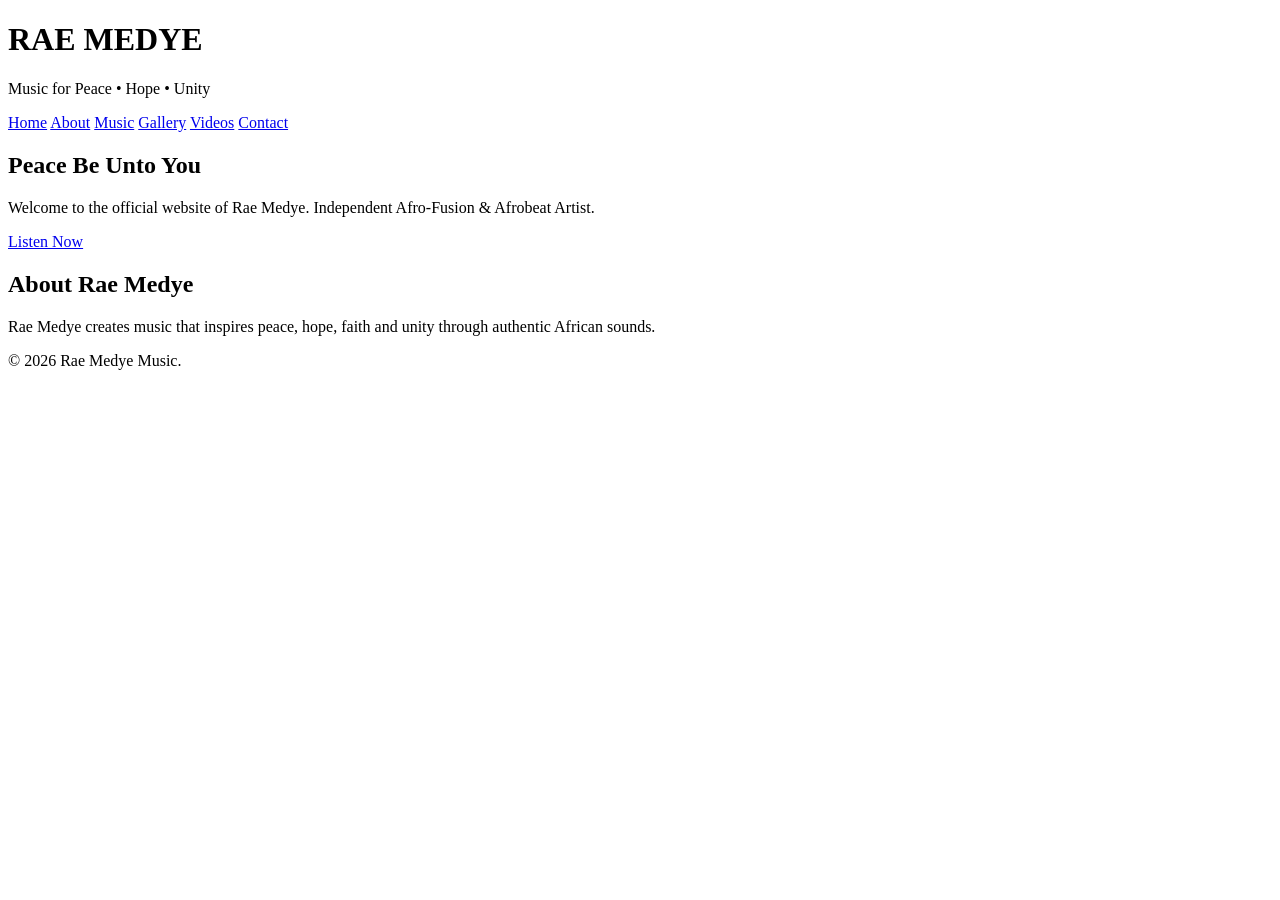
==== index.html @ d456b76a "Add homepage" ====
<!DOCTYPE html>
<html lang="en">
<head>
<meta charset="UTF-8">
<meta name="viewport" content="width=device-width, initial-scale=1.0">
<title>Rae Medye | Official Website</title>

<link rel="stylesheet" href="style.css">
</head>

<body>

<header>
<h1>RAE MEDYE</h1>
<p>Music for Peace • Hope • Unity</p>
</header>

<nav>
<a href="index.html">Home</a>
<a href="about.html">About</a>
<a href="music.html">Music</a>
<a href="gallery.html">Gallery</a>
<a href="videos.html">Videos</a>
<a href="contact.html">Contact</a>
</nav>

<section class="hero">
<h2>Peace Be Unto You</h2>

<p>
Welcome to the official website of Rae Medye.
Independent Afro-Fusion & Afrobeat Artist.
</p>

<a href="music.html" class="button">Listen Now</a>

</section>

<section>

<h2>About Rae Medye</h2>

<p>
Rae Medye creates music that inspires peace,
hope, faith and unity through authentic African sounds.
</p>

</section>

<footer>

<p>

© 2026 Rae Medye Music.

</p>

</footer>

<script src="script.js"></script>

</body>

  </html>
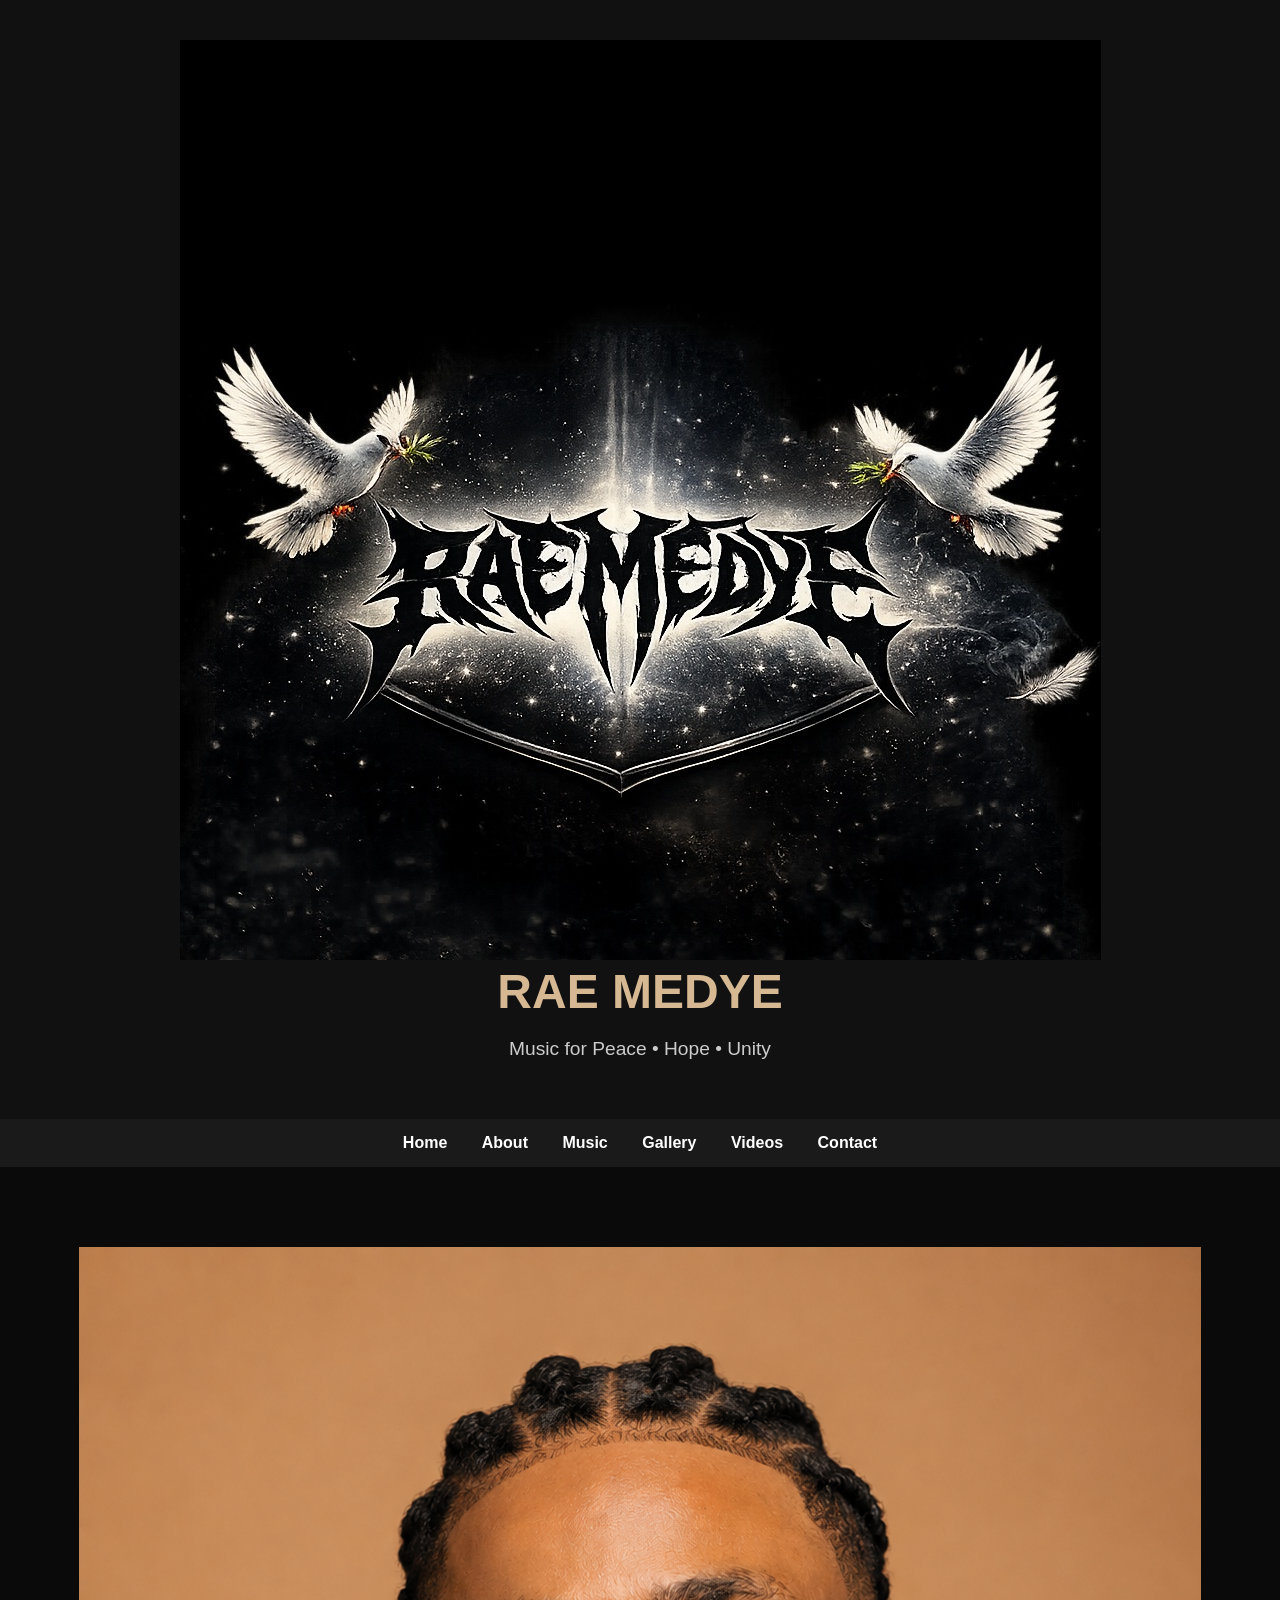
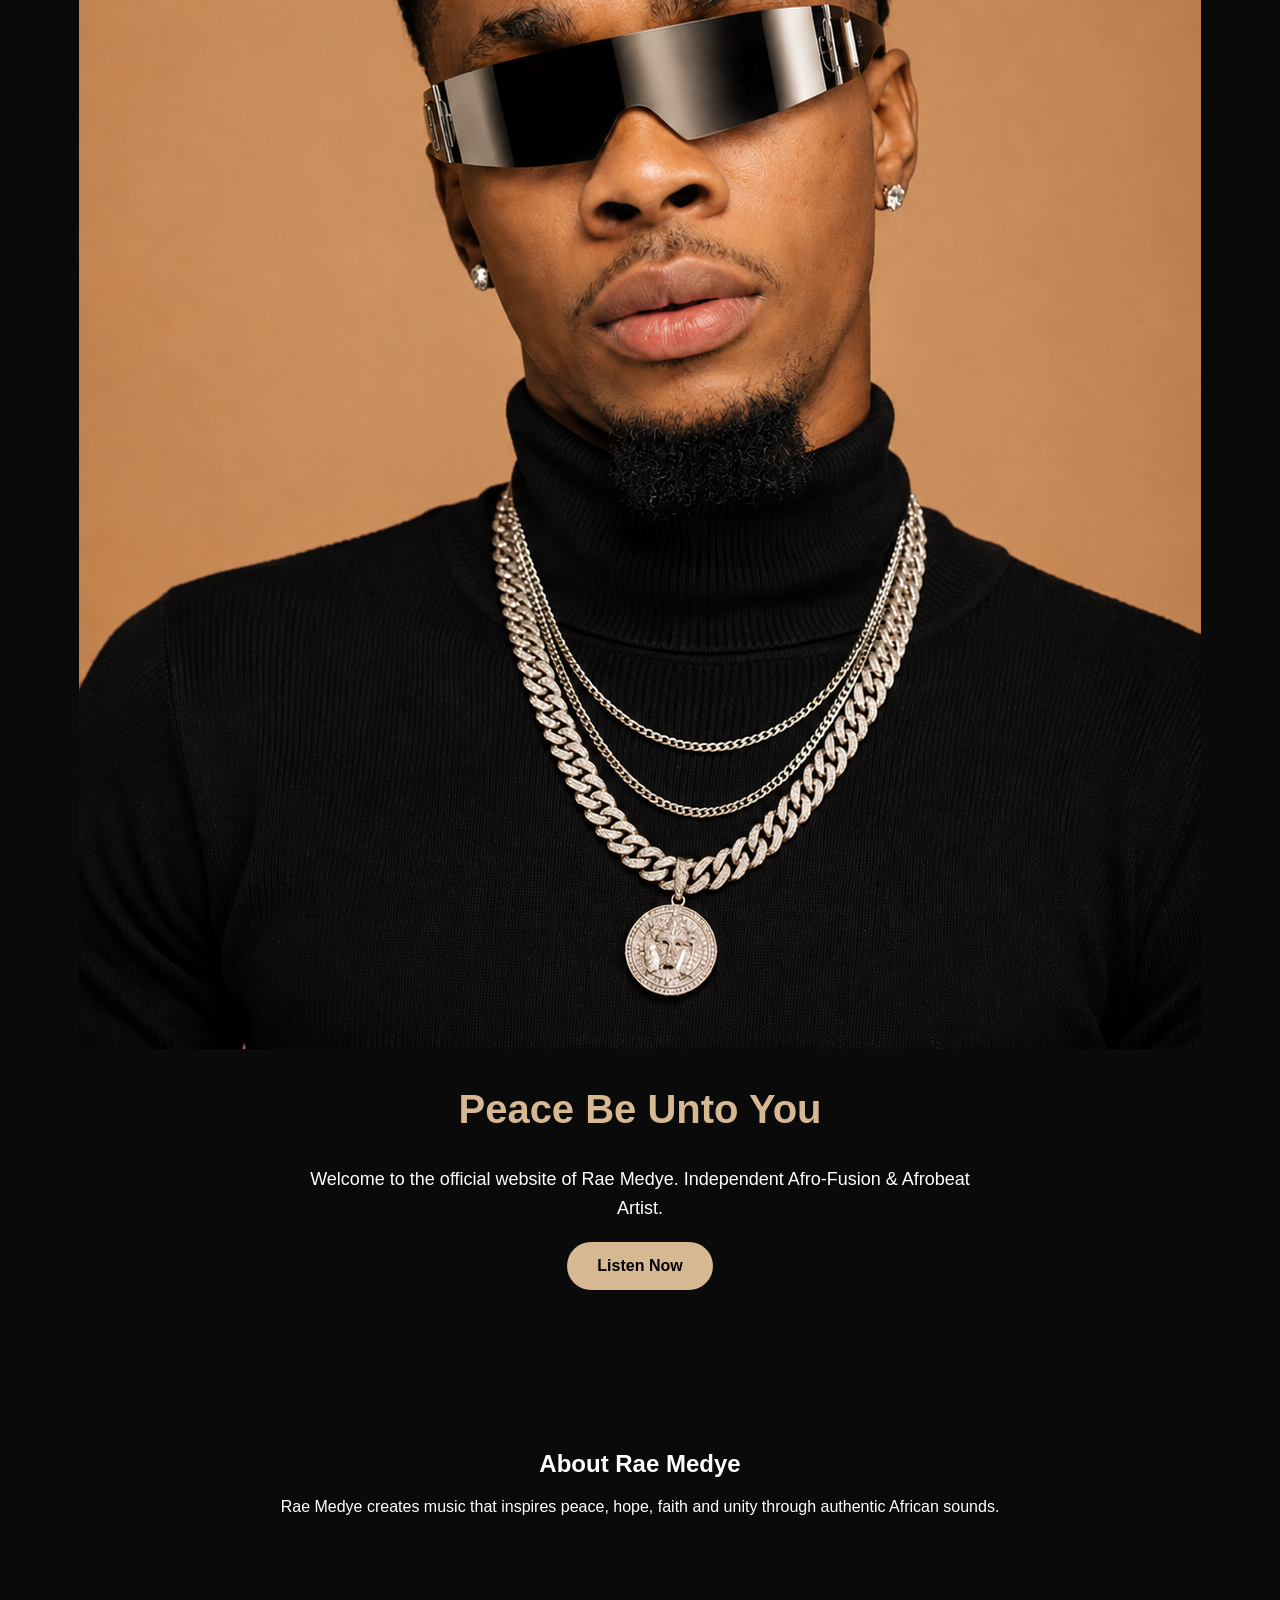
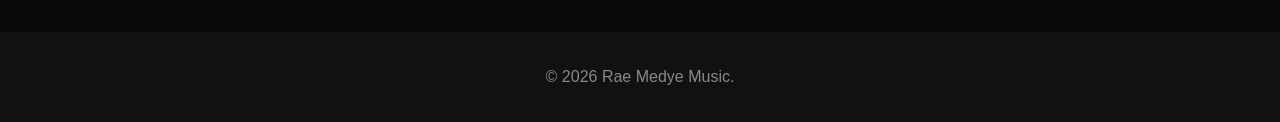
==== commit 284384a6: "Add logo and hero image" ====
--- a/index.html
+++ b/index.html
@@ -10,7 +10,8 @@
 
 <body>
 
-<header>
+<header> 
+  <img src="logo.png" alt="Rae Medye Logo" class="logo">
 <h1>RAE MEDYE</h1>
 <p>Music for Peace • Hope • Unity</p>
 </header>
@@ -24,7 +25,8 @@
 <a href="contact.html">Contact</a>
 </nav>
 
-<section class="hero">
+<section class="hero"> 
+  <img src="hero.jpg" alt="Rae Medye" class="hero-image">
 <h2>Peace Be Unto You</h2>
 
 <p>
--- a/style.css
+++ b/style.css
@@ -0,0 +1,80 @@
+body{
+margin:0;
+font-family:Arial, sans-serif;
+background:#0a0a0a;
+color:white;
+text-align:center;
+}
+
+header{
+background:#111;
+padding:40px 20px;
+}
+
+header h1{
+font-size:3rem;
+color:#d6b893;
+margin:0;
+}
+
+header p{
+font-size:1.2rem;
+color:#ccc;
+}
+
+nav{
+background:#1a1a1a;
+padding:15px;
+}
+
+nav a{
+color:white;
+text-decoration:none;
+margin:0 15px;
+font-weight:bold;
+}
+
+nav a:hover{
+color:#d6b893;
+}
+
+.hero{
+padding:80px 20px;
+}
+
+.hero h2{
+font-size:2.5rem;
+color:#d6b893;
+}
+
+.hero p{
+max-width:700px;
+margin:20px auto;
+font-size:18px;
+line-height:1.6;
+}
+
+.button{
+display:inline-block;
+padding:15px 30px;
+background:#d6b893;
+color:black;
+text-decoration:none;
+border-radius:30px;
+font-weight:bold;
+}
+
+.button:hover{
+background:white;
+}
+
+section{
+padding:60px 20px;
+}
+
+footer{
+background:#111;
+padding:20px;
+color:#888;
+margin-top:40px;
+}
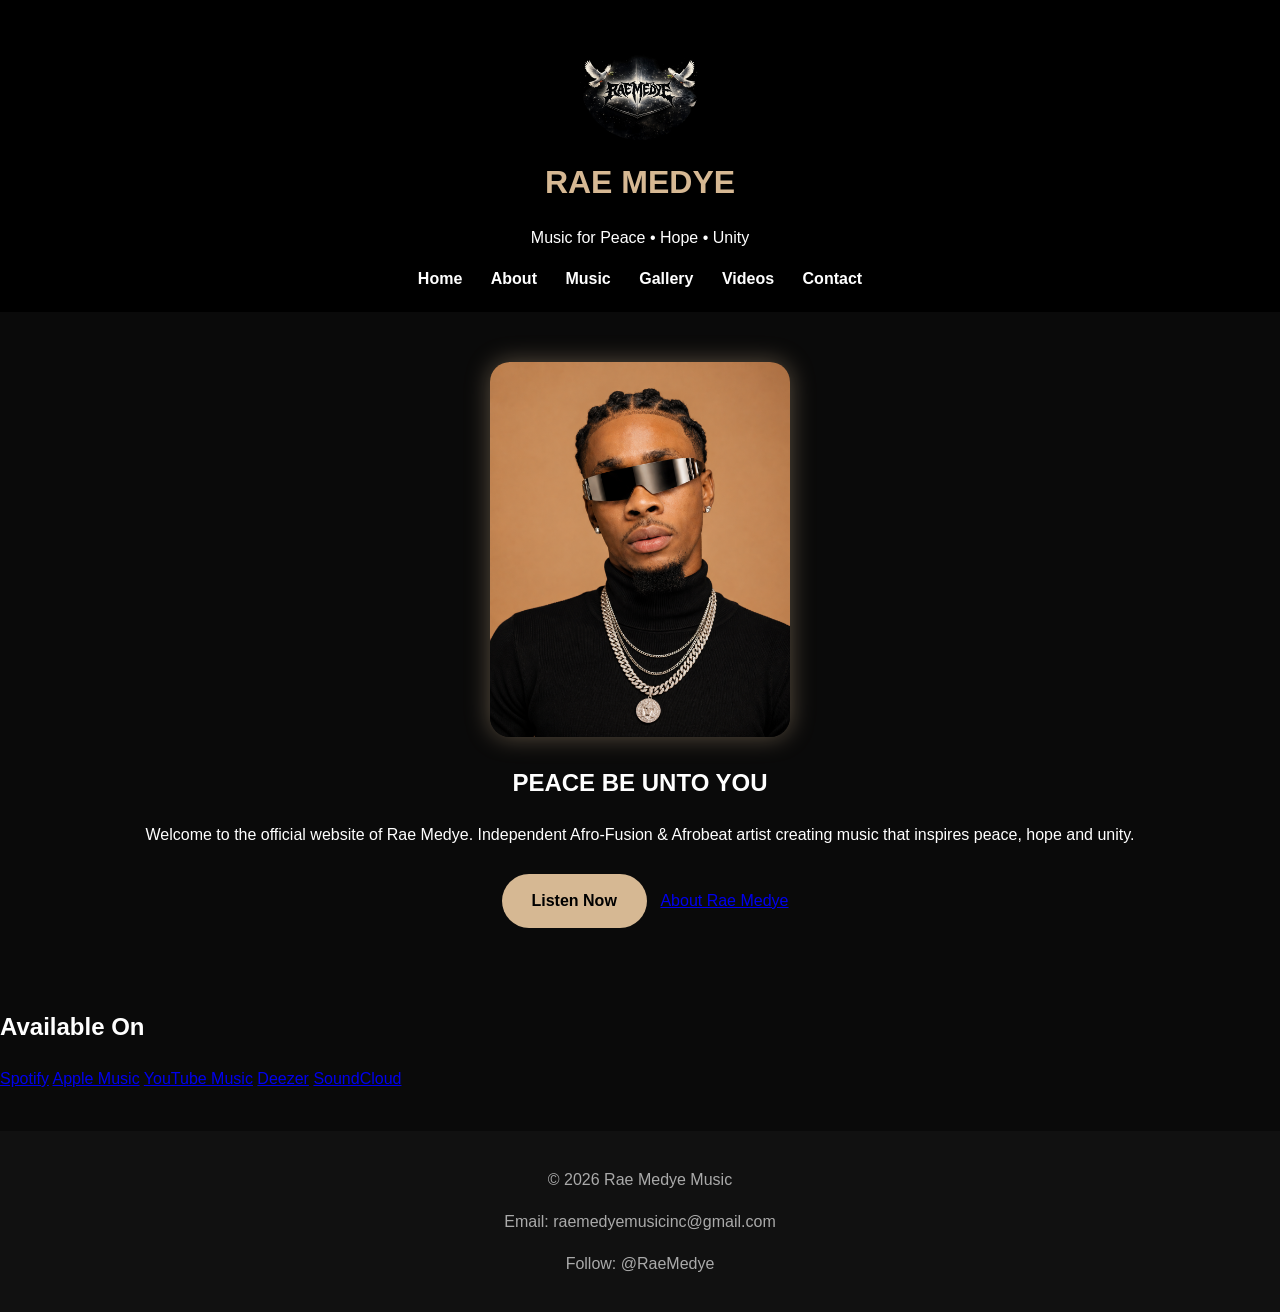
==== commit e16df223: "Premium homepage redesign" ====
--- a/index.html
+++ b/index.html
@@ -3,6 +3,7 @@
 <head>
 <meta charset="UTF-8">
 <meta name="viewport" content="width=device-width, initial-scale=1.0">
+<meta name="description" content="Official website of Rae Medye - Afro-Fusion & Afrobeat Artist">
 <title>Rae Medye | Official Website</title>
 
 <link rel="stylesheet" href="style.css">
@@ -10,42 +11,79 @@
 
 <body>
 
-<header> 
-  <img src="logo.png" alt="Rae Medye Logo" class="logo">
+<header>
+
+<img src="logo.png" alt="Rae Medye Logo" class="logo">
+
 <h1>RAE MEDYE</h1>
-<p>Music for Peace • Hope • Unity</p>
+
+<p class="tagline">
+Music for Peace • Hope • Unity
+</p>
+
+<nav>
+
+<a href="index.html">Home</a>
+
+<a href="about.html">About</a>
+
+<a href="music.html">Music</a>
+
+<a href="gallery.html">Gallery</a>
+
+<a href="videos.html">Videos</a>
+
+<a href="contact.html">Contact</a>
+
+</nav>
+
 </header>
 
-<nav>
-<a href="index.html">Home</a>
-<a href="about.html">About</a>
-<a href="music.html">Music</a>
-<a href="gallery.html">Gallery</a>
-<a href="videos.html">Videos</a>
-<a href="contact.html">Contact</a>
-</nav>
+<section class="hero">
 
-<section class="hero"> 
-  <img src="hero.jpg" alt="Rae Medye" class="hero-image">
-<h2>Peace Be Unto You</h2>
+<img src="hero.jpg" alt="Rae Medye" class="hero-image">
 
-<p>
+<h2>PEACE BE UNTO YOU</h2>
+
+<p class="intro">
+
 Welcome to the official website of Rae Medye.
-Independent Afro-Fusion & Afrobeat Artist.
+
+Independent Afro-Fusion & Afrobeat artist creating music that inspires peace, hope and unity.
+
 </p>
 
-<a href="music.html" class="button">Listen Now</a>
+<div class="buttons">
+
+<a href="music.html" class="button">
+Listen Now
+</a>
+
+<a href="about.html" class="button-outline">
+About Rae Medye
+</a>
+
+</div>
 
 </section>
 
-<section>
+<section class="streaming">
 
-<h2>About Rae Medye</h2>
+<h2>Available On</h2>
 
-<p>
-Rae Medye creates music that inspires peace,
-hope, faith and unity through authentic African sounds.
-</p>
+<div class="stream-links">
+
+<a href="https://open.spotify.com/track/1itfXrEvhfoAsMjYMpfbjH" target="_blank">Spotify</a>
+
+<a href="https://music.apple.com/ng/album/peace-be-unto-you/6783040712?i=6783040716" target="_blank">Apple Music</a>
+
+<a href="https://music.youtube.com/watch?v=60YwJlk6dLQ" target="_blank">YouTube Music</a>
+
+<a href="https://www.deezer.com/search/Rae%20Medye%20Peace%20Be%20Unto%20You" target="_blank">Deezer</a>
+
+<a href="https://soundcloud.com/rae-medye-world/rae_medye_peace_be_unto_you_m" target="_blank">SoundCloud</a>
+
+</div>
 
 </section>
 
@@ -53,14 +91,25 @@
 
 <p>
 
-© 2026 Rae Medye Music.
+© 2026 Rae Medye Music
+
+</p>
+
+<p>
+
+Email:
+
+raemedyemusicinc@gmail.com
+
+</p>
+
+<p>
+
+Follow: @RaeMedye
 
 </p>
 
 </footer>
 
-<script src="script.js"></script>
-
 </body>
-
-  </html>
+</html>
--- a/style.css
+++ b/style.css
@@ -1,36 +1,37 @@
 body{
 margin:0;
-font-family:Arial, sans-serif;
+font-family:Arial,sans-serif;
 background:#0a0a0a;
-color:white;
-text-align:center;
+color:#fff;
+line-height:1.6;
 }
 
 header{
-background:#111;
-padding:40px 20px;
+background:#000;
+padding:20px;
+text-align:center;
+position:sticky;
+top:0;
 }
 
-header h1{
-font-size:3rem;
-color:#d6b893;
-margin:0;
+.logo{
+width:120px;
+border-radius:50%;
 }
 
-header p{
-font-size:1.2rem;
-color:#ccc;
+h1{
+color:#d6b893;
+margin:10px 0;
 }
 
 nav{
-background:#1a1a1a;
-padding:15px;
+margin-top:15px;
 }
 
 nav a{
 color:white;
 text-decoration:none;
-margin:0 15px;
+margin:0 12px;
 font-weight:bold;
 }
 
@@ -39,26 +40,23 @@
 }
 
 .hero{
-padding:80px 20px;
+text-align:center;
+padding:50px 20px;
 }
 
-.hero h2{
-font-size:2.5rem;
-color:#d6b893;
-}
-
-.hero p{
-max-width:700px;
-margin:20px auto;
-font-size:18px;
-line-height:1.6;
+.hero-image{
+width:300px;
+max-width:90%;
+border-radius:20px;
+box-shadow:0 0 25px rgba(214,184,147,.4);
 }
 
 .button{
 display:inline-block;
-padding:15px 30px;
+padding:14px 30px;
+margin:10px;
 background:#d6b893;
-color:black;
+color:#000;
 text-decoration:none;
 border-radius:30px;
 font-weight:bold;
@@ -68,13 +66,10 @@
 background:white;
 }
 
-section{
-padding:60px 20px;
-}
-
 footer{
 background:#111;
 padding:20px;
-color:#888;
+text-align:center;
 margin-top:40px;
+color:#aaa;
 }
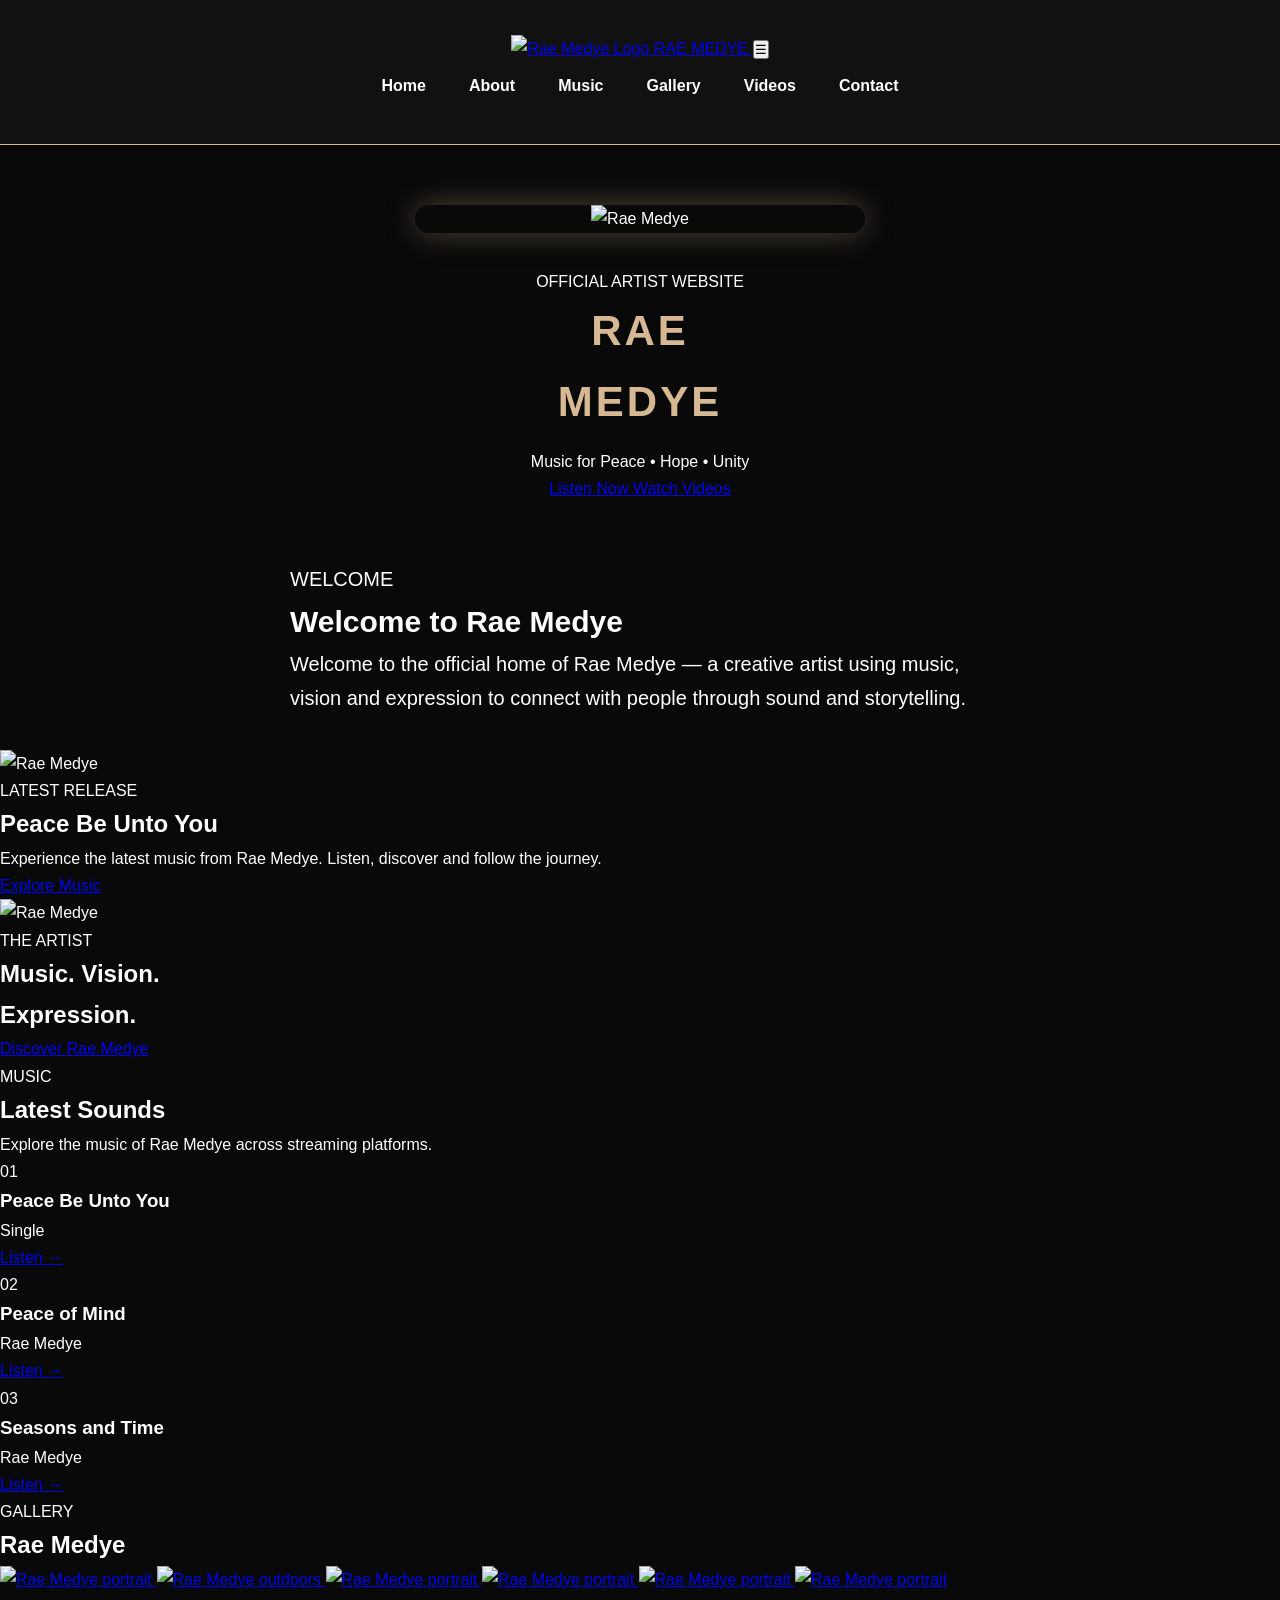
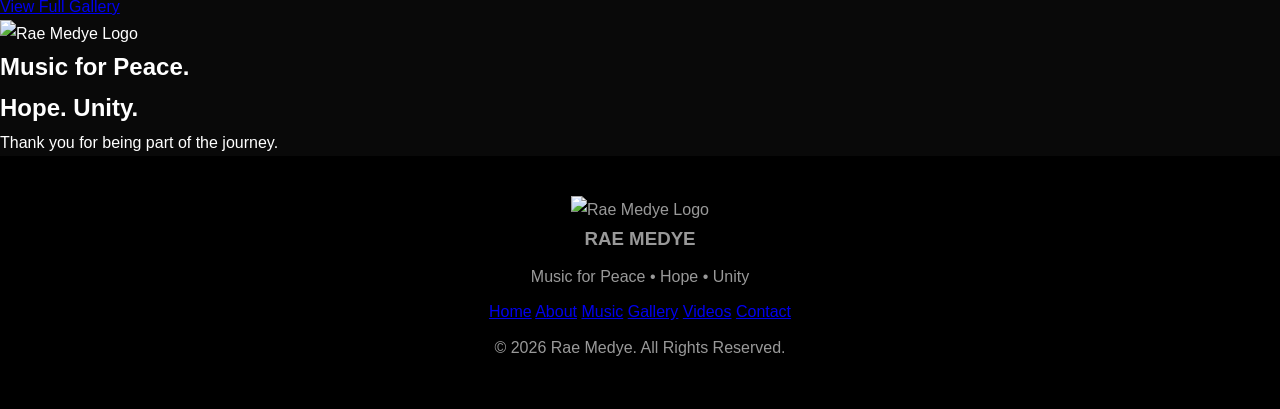
==== commit f4c17d86: "Update index.html" ====
--- a/index.html
+++ b/index.html
@@ -1,115 +1,327 @@
 <!DOCTYPE html>
 <html lang="en">
 <head>
-<meta charset="UTF-8">
-<meta name="viewport" content="width=device-width, initial-scale=1.0">
-<meta name="description" content="Official website of Rae Medye - Afro-Fusion & Afrobeat Artist">
-<title>Rae Medye | Official Website</title>
-
-<link rel="stylesheet" href="style.css">
+    <meta charset="UTF-8">
+    <meta name="viewport" content="width=device-width, initial-scale=1.0">
+
+    <title>Rae Medye | Official Website</title>
+
+    <meta name="description" content="Official website of Rae Medye — Music for Peace, Hope & Unity. Listen to music, watch videos and explore the latest releases.">
+
+    <link rel="stylesheet" href="style.css">
 </head>
 
 <body>
 
-<header>
-
-<img src="logo.png" alt="Rae Medye Logo" class="logo">
-
-<h1>RAE MEDYE</h1>
-
-<p class="tagline">
-Music for Peace • Hope • Unity
-</p>
-
-<nav>
-
-<a href="index.html">Home</a>
-
-<a href="about.html">About</a>
-
-<a href="music.html">Music</a>
-
-<a href="gallery.html">Gallery</a>
-
-<a href="videos.html">Videos</a>
-
-<a href="contact.html">Contact</a>
-
-</nav>
-
-</header>
-
-<section class="hero">
-
-<img src="hero.jpg" alt="Rae Medye" class="hero-image">
-
-<h2>PEACE BE UNTO YOU</h2>
-
-<p class="intro">
-
-Welcome to the official website of Rae Medye.
-
-Independent Afro-Fusion & Afrobeat artist creating music that inspires peace, hope and unity.
-
-</p>
-
-<div class="buttons">
-
-<a href="music.html" class="button">
-Listen Now
-</a>
-
-<a href="about.html" class="button-outline">
-About Rae Medye
-</a>
-
-</div>
-
-</section>
-
-<section class="streaming">
-
-<h2>Available On</h2>
-
-<div class="stream-links">
-
-<a href="https://open.spotify.com/track/1itfXrEvhfoAsMjYMpfbjH" target="_blank">Spotify</a>
-
-<a href="https://music.apple.com/ng/album/peace-be-unto-you/6783040712?i=6783040716" target="_blank">Apple Music</a>
-
-<a href="https://music.youtube.com/watch?v=60YwJlk6dLQ" target="_blank">YouTube Music</a>
-
-<a href="https://www.deezer.com/search/Rae%20Medye%20Peace%20Be%20Unto%20You" target="_blank">Deezer</a>
-
-<a href="https://soundcloud.com/rae-medye-world/rae_medye_peace_be_unto_you_m" target="_blank">SoundCloud</a>
-
-</div>
-
-</section>
-
-<footer>
-
-<p>
-
-© 2026 Rae Medye Music
-
-</p>
-
-<p>
-
-Email:
-
-raemedyemusicinc@gmail.com
-
-</p>
-
-<p>
-
-Follow: @RaeMedye
-
-</p>
-
-</footer>
+    <!-- ================= HEADER ================= -->
+    <header class="site-header">
+
+        <div class="nav-container">
+
+            <a href="index.html" class="brand">
+                <img src="images/1000204758.png" alt="Rae Medye Logo">
+                <span>RAE MEDYE</span>
+            </a>
+
+            <button class="menu-toggle" aria-label="Open navigation">
+                ☰
+            </button>
+
+            <nav class="navigation">
+                <a href="index.html" class="active">Home</a>
+                <a href="about.html">About</a>
+                <a href="music.html">Music</a>
+                <a href="gallery.html">Gallery</a>
+                <a href="videos.html">Videos</a>
+                <a href="contact.html">Contact</a>
+            </nav>
+
+        </div>
+
+    </header>
+
+
+    <!-- ================= HERO ================= -->
+    <main>
+
+        <section class="hero">
+
+            <div class="hero-image">
+                <img src="images/1000204759.png" alt="Rae Medye">
+            </div>
+
+            <div class="hero-overlay"></div>
+
+            <div class="hero-content">
+
+                <p class="hero-label">OFFICIAL ARTIST WEBSITE</p>
+
+                <h1>RAE<br><span>MEDYE</span></h1>
+
+                <p class="hero-tagline">
+                    Music for Peace • Hope • Unity
+                </p>
+
+                <div class="hero-buttons">
+                    <a href="music.html" class="btn btn-primary">
+                        Listen Now
+                    </a>
+
+                    <a href="videos.html" class="btn btn-outline">
+                        Watch Videos
+                    </a>
+                </div>
+
+            </div>
+
+        </section>
+
+
+        <!-- ================= INTRO ================= -->
+        <section class="intro section">
+
+            <div class="section-heading">
+                <p class="small-title">WELCOME</p>
+                <h2>Welcome to <span>Rae Medye</span></h2>
+            </div>
+
+            <p class="intro-text">
+                Welcome to the official home of Rae Medye — a creative artist
+                using music, vision and expression to connect with people
+                through sound and storytelling.
+            </p>
+
+        </section>
+
+
+        <!-- ================= LATEST RELEASE ================= -->
+        <section class="release section">
+
+            <div class="release-image">
+                <img src="images/1000204756.jpg" alt="Rae Medye">
+            </div>
+
+            <div class="release-content">
+
+                <p class="small-title">LATEST RELEASE</p>
+
+                <h2>Peace Be Unto You</h2>
+
+                <p>
+                    Experience the latest music from Rae Medye.
+                    Listen, discover and follow the journey.
+                </p>
+
+                <a href="music.html" class="btn btn-primary">
+                    Explore Music
+                </a>
+
+            </div>
+
+        </section>
+
+
+        <!-- ================= FEATURED IMAGE ================= -->
+        <section class="feature">
+
+            <img src="images/1000204207.jpg" alt="Rae Medye">
+
+            <div class="feature-overlay"></div>
+
+            <div class="feature-content">
+
+                <p class="small-title">THE ARTIST</p>
+
+                <h2>Music. Vision.<br>Expression.</h2>
+
+                <a href="about.html" class="btn btn-outline">
+                    Discover Rae Medye
+                </a>
+
+            </div>
+
+        </section>
+
+
+        <!-- ================= MUSIC ================= -->
+        <section class="music-preview section">
+
+            <div class="section-heading center">
+
+                <p class="small-title">MUSIC</p>
+
+                <h2>Latest <span>Sounds</span></h2>
+
+                <p>
+                    Explore the music of Rae Medye across streaming platforms.
+                </p>
+
+            </div>
+
+            <div class="music-grid">
+
+                <article class="music-card">
+
+                    <div class="music-number">01</div>
+
+                    <h3>Peace Be Unto You</h3>
+
+                    <p>Single</p>
+
+                    <a href="music.html">Listen →</a>
+
+                </article>
+
+
+                <article class="music-card">
+
+                    <div class="music-number">02</div>
+
+                    <h3>Peace of Mind</h3>
+
+                    <p>Rae Medye</p>
+
+                    <a href="music.html">Listen →</a>
+
+                </article>
+
+
+                <article class="music-card">
+
+                    <div class="music-number">03</div>
+
+                    <h3>Seasons and Time</h3>
+
+                    <p>Rae Medye</p>
+
+                    <a href="music.html">Listen →</a>
+
+                </article>
+
+            </div>
+
+        </section>
+
+
+        <!-- ================= GALLERY PREVIEW ================= -->
+        <section class="gallery-preview section">
+
+            <div class="section-heading center">
+
+                <p class="small-title">GALLERY</p>
+
+                <h2>Rae <span>Medye</span></h2>
+
+            </div>
+
+
+            <div class="gallery-grid">
+
+                <a href="gallery.html" class="gallery-item large">
+                    <img src="images/1000204763.png" alt="Rae Medye portrait">
+                </a>
+
+                <a href="gallery.html" class="gallery-item">
+                    <img src="images/1000204762.png" alt="Rae Medye outdoors">
+                </a>
+
+                <a href="gallery.html" class="gallery-item">
+                    <img src="images/1000204761.png" alt="Rae Medye portrait">
+                </a>
+
+                <a href="gallery.html" class="gallery-item">
+                    <img src="images/1000204760.png" alt="Rae Medye portrait">
+                </a>
+
+                <a href="gallery.html" class="gallery-item">
+                    <img src="images/1000204757.png" alt="Rae Medye portrait">
+                </a>
+
+                <a href="gallery.html" class="gallery-item">
+                    <img src="images/1000204416.png" alt="Rae Medye portrait">
+                </a>
+
+            </div>
+
+            <div class="center-button">
+                <a href="gallery.html" class="btn btn-outline">
+                    View Full Gallery
+                </a>
+            </div>
+
+        </section>
+
+
+        <!-- ================= BRAND MESSAGE ================= -->
+        <section class="message">
+
+            <img src="images/1000204758.png" alt="Rae Medye Logo">
+
+            <h2>Music for Peace.<br>Hope. Unity.</h2>
+
+            <p>
+                Thank you for being part of the journey.
+            </p>
+
+        </section>
+
+    </main>
+
+
+    <!-- ================= FOOTER ================= -->
+    <footer class="site-footer">
+
+        <div class="footer-logo">
+
+            <img src="images/1000204758.png" alt="Rae Medye Logo">
+
+            <h3>RAE MEDYE</h3>
+
+            <p>Music for Peace • Hope • Unity</p>
+
+        </div>
+
+
+        <div class="footer-links">
+
+            <a href="index.html">Home</a>
+            <a href="about.html">About</a>
+            <a href="music.html">Music</a>
+            <a href="gallery.html">Gallery</a>
+            <a href="videos.html">Videos</a>
+            <a href="contact.html">Contact</a>
+
+        </div>
+
+
+        <div class="copyright">
+
+            <p>
+                © 2026 Rae Medye. All Rights Reserved.
+            </p>
+
+        </div>
+
+    </footer>
+
+
+    <!-- ================= MOBILE MENU ================= -->
+    <script>
+
+        const menuToggle = document.querySelector(".menu-toggle");
+        const navigation = document.querySelector(".navigation");
+
+        menuToggle.addEventListener("click", () => {
+            navigation.classList.toggle("open");
+        });
+
+        document.querySelectorAll(".navigation a").forEach(link => {
+            link.addEventListener("click", () => {
+                navigation.classList.remove("open");
+            });
+        });
+
+    </script>
 
 </body>
-</html>
+                  </html>
--- a/style.css
+++ b/style.css
@@ -1,75 +1,302 @@
+*{
+margin:0;
+padding:0;
+box-sizing:border-box;
+}
+
 body{
-margin:0;
-font-family:Arial,sans-serif;
-background:#0a0a0a;
-color:#fff;
-line-height:1.6;
+background:#090909;
+font-family:Arial,Helvetica,sans-serif;
+color:#ffffff;
+line-height:1.7;
 }
 
 header{
+
+background:#111;
+
+text-align:center;
+
+padding:35px 20px;
+
+border-bottom:1px solid #d6b893;
+
+}
+
+.logo{
+
+width:140px;
+
+max-width:90%;
+
+display:block;
+
+margin:auto;
+
+margin-bottom:20px;
+
+}
+
+h1{
+
+color:#d6b893;
+
+font-size:42px;
+
+letter-spacing:3px;
+
+margin-bottom:10px;
+
+}
+
+.tagline{
+
+color:#cccccc;
+
+margin-bottom:30px;
+
+font-size:18px;
+
+}
+
+nav{
+
+display:flex;
+
+justify-content:center;
+
+flex-wrap:wrap;
+
+gap:15px;
+
+}
+
+nav a{
+
+color:white;
+
+text-decoration:none;
+
+font-weight:bold;
+
+padding:10px 14px;
+
+transition:.3s;
+
+}
+
+nav a:hover{
+
+color:#d6b893;
+
+}
+
+.hero{
+
+padding:60px 20px;
+
+text-align:center;
+
+max-width:900px;
+
+margin:auto;
+
+}
+
+.hero-image{
+
+width:100%;
+
+max-width:450px;
+
+border-radius:20px;
+
+display:block;
+
+margin:auto;
+
+box-shadow:0 0 30px rgba(214,184,147,.35);
+
+margin-bottom:35px;
+
+}
+
+.hero h2{
+
+font-size:42px;
+
+color:#d6b893;
+
+margin-bottom:20px;
+
+}
+
+.intro{
+
+font-size:20px;
+
+max-width:700px;
+
+margin:auto;
+
+margin-bottom:35px;
+
+}
+
+.buttons{
+
+display:flex;
+
+justify-content:center;
+
+gap:15px;
+
+flex-wrap:wrap;
+
+}
+
+.button{
+
+background:#d6b893;
+
+color:#000;
+
+padding:15px 35px;
+
+border-radius:50px;
+
+text-decoration:none;
+
+font-weight:bold;
+
+}
+
+.button:hover{
+
+background:white;
+
+}
+
+.button-outline{
+
+border:2px solid #d6b893;
+
+color:#d6b893;
+
+padding:15px 35px;
+
+border-radius:50px;
+
+text-decoration:none;
+
+font-weight:bold;
+
+}
+
+.button-outline:hover{
+
+background:#d6b893;
+
+color:black;
+
+}
+
+.streaming{
+
+padding:60px 20px;
+
+text-align:center;
+
+background:#111;
+
+}
+
+.streaming h2{
+
+color:#d6b893;
+
+margin-bottom:30px;
+
+}
+
+.stream-links{
+
+display:flex;
+
+justify-content:center;
+
+flex-wrap:wrap;
+
+gap:15px;
+
+}
+
+.stream-links a{
+
+text-decoration:none;
+
+background:#222;
+
+padding:14px 24px;
+
+border-radius:30px;
+
+color:white;
+
+transition:.3s;
+
+}
+
+.stream-links a:hover{
+
+background:#d6b893;
+
+color:black;
+
+}
+
+footer{
+
+text-align:center;
+
+padding:40px 20px;
+
 background:#000;
-padding:20px;
-text-align:center;
-position:sticky;
-top:0;
+
+color:#999;
+
+}
+
+footer p{
+
+margin:8px 0;
+
+}
+
+@media(max-width:768px){
+
+h1{
+
+font-size:34px;
+
+}
+
+.hero h2{
+
+font-size:32px;
+
+}
+
+.intro{
+
+font-size:18px;
+
 }
 
 .logo{
-width:120px;
-border-radius:50%;
-}
-
-h1{
-color:#d6b893;
-margin:10px 0;
-}
-
-nav{
-margin-top:15px;
-}
-
-nav a{
-color:white;
-text-decoration:none;
-margin:0 12px;
-font-weight:bold;
-}
-
-nav a:hover{
-color:#d6b893;
-}
-
-.hero{
-text-align:center;
-padding:50px 20px;
-}
-
-.hero-image{
-width:300px;
-max-width:90%;
-border-radius:20px;
-box-shadow:0 0 25px rgba(214,184,147,.4);
-}
-
-.button{
-display:inline-block;
-padding:14px 30px;
-margin:10px;
-background:#d6b893;
-color:#000;
-text-decoration:none;
-border-radius:30px;
-font-weight:bold;
-}
-
-.button:hover{
-background:white;
-}
-
-footer{
-background:#111;
-padding:20px;
-text-align:center;
-margin-top:40px;
-color:#aaa;
-}
+
+width:110px;
+
+}
+
+}
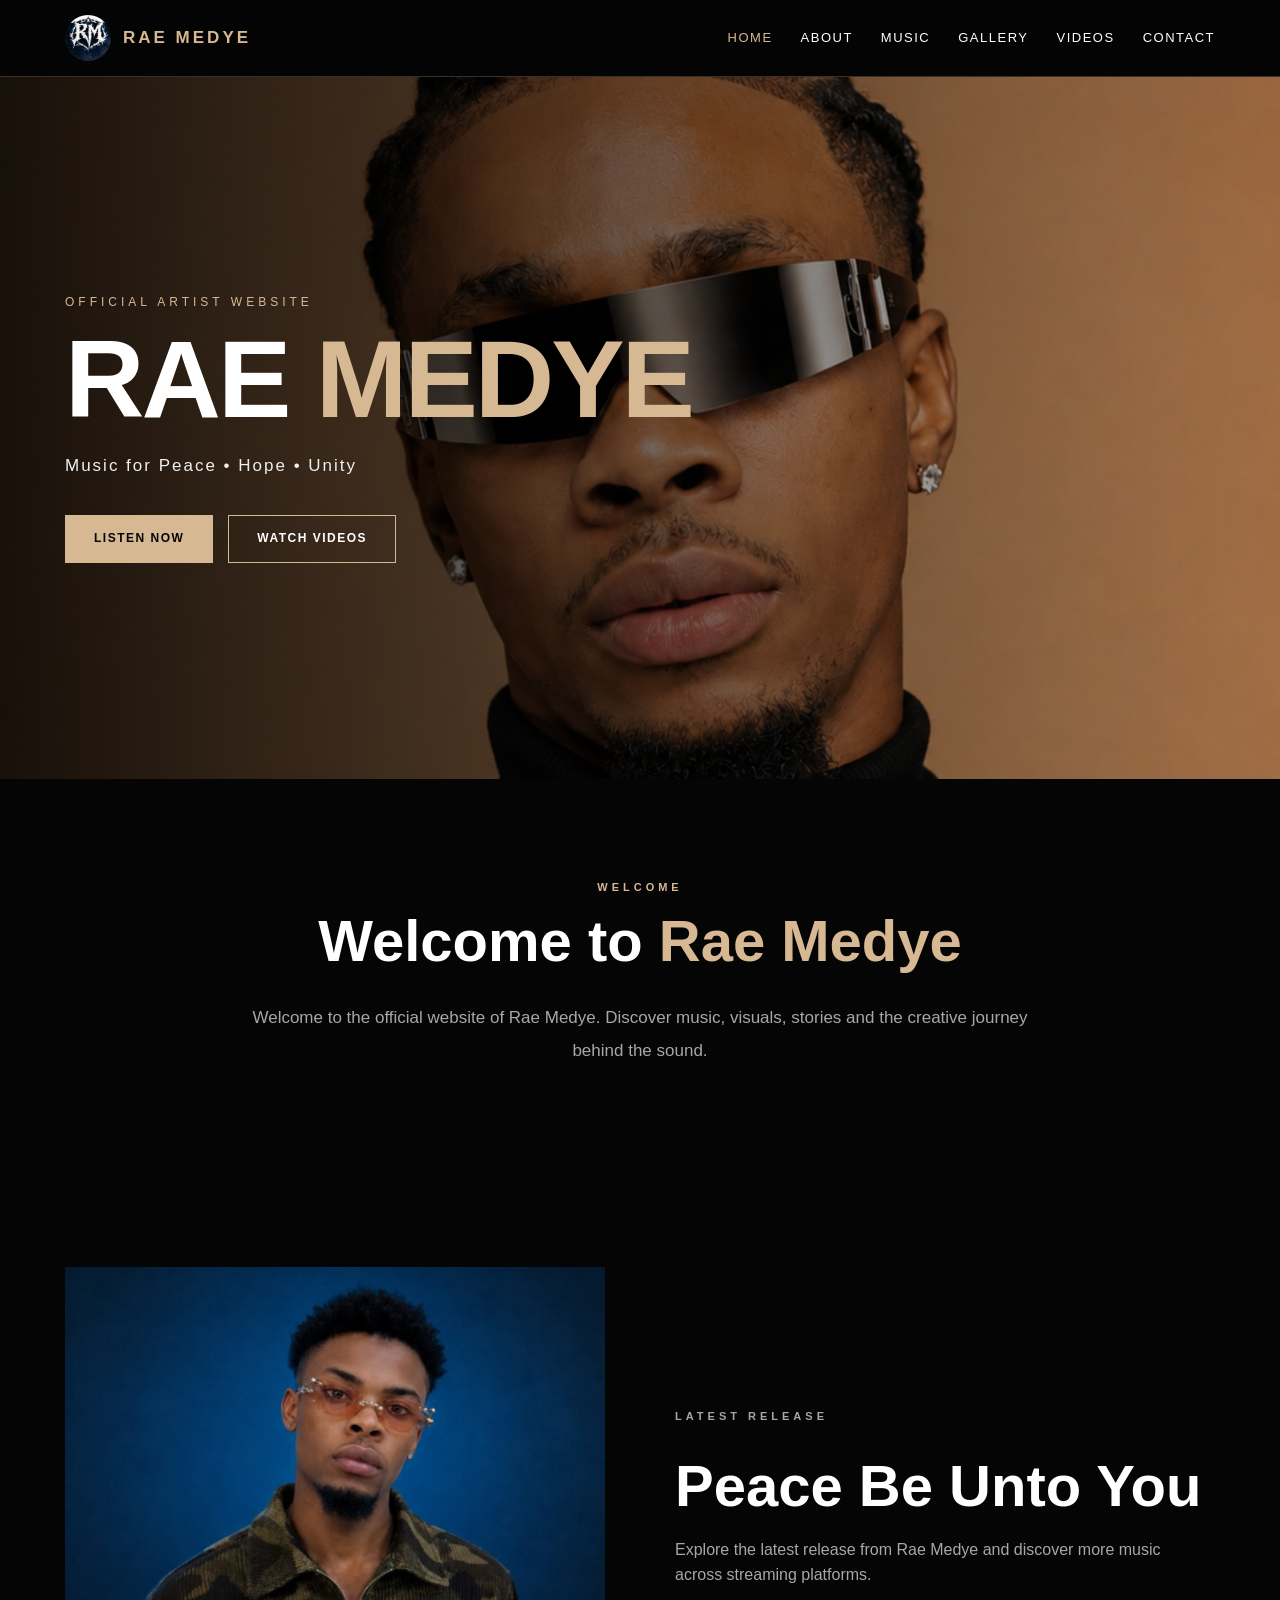
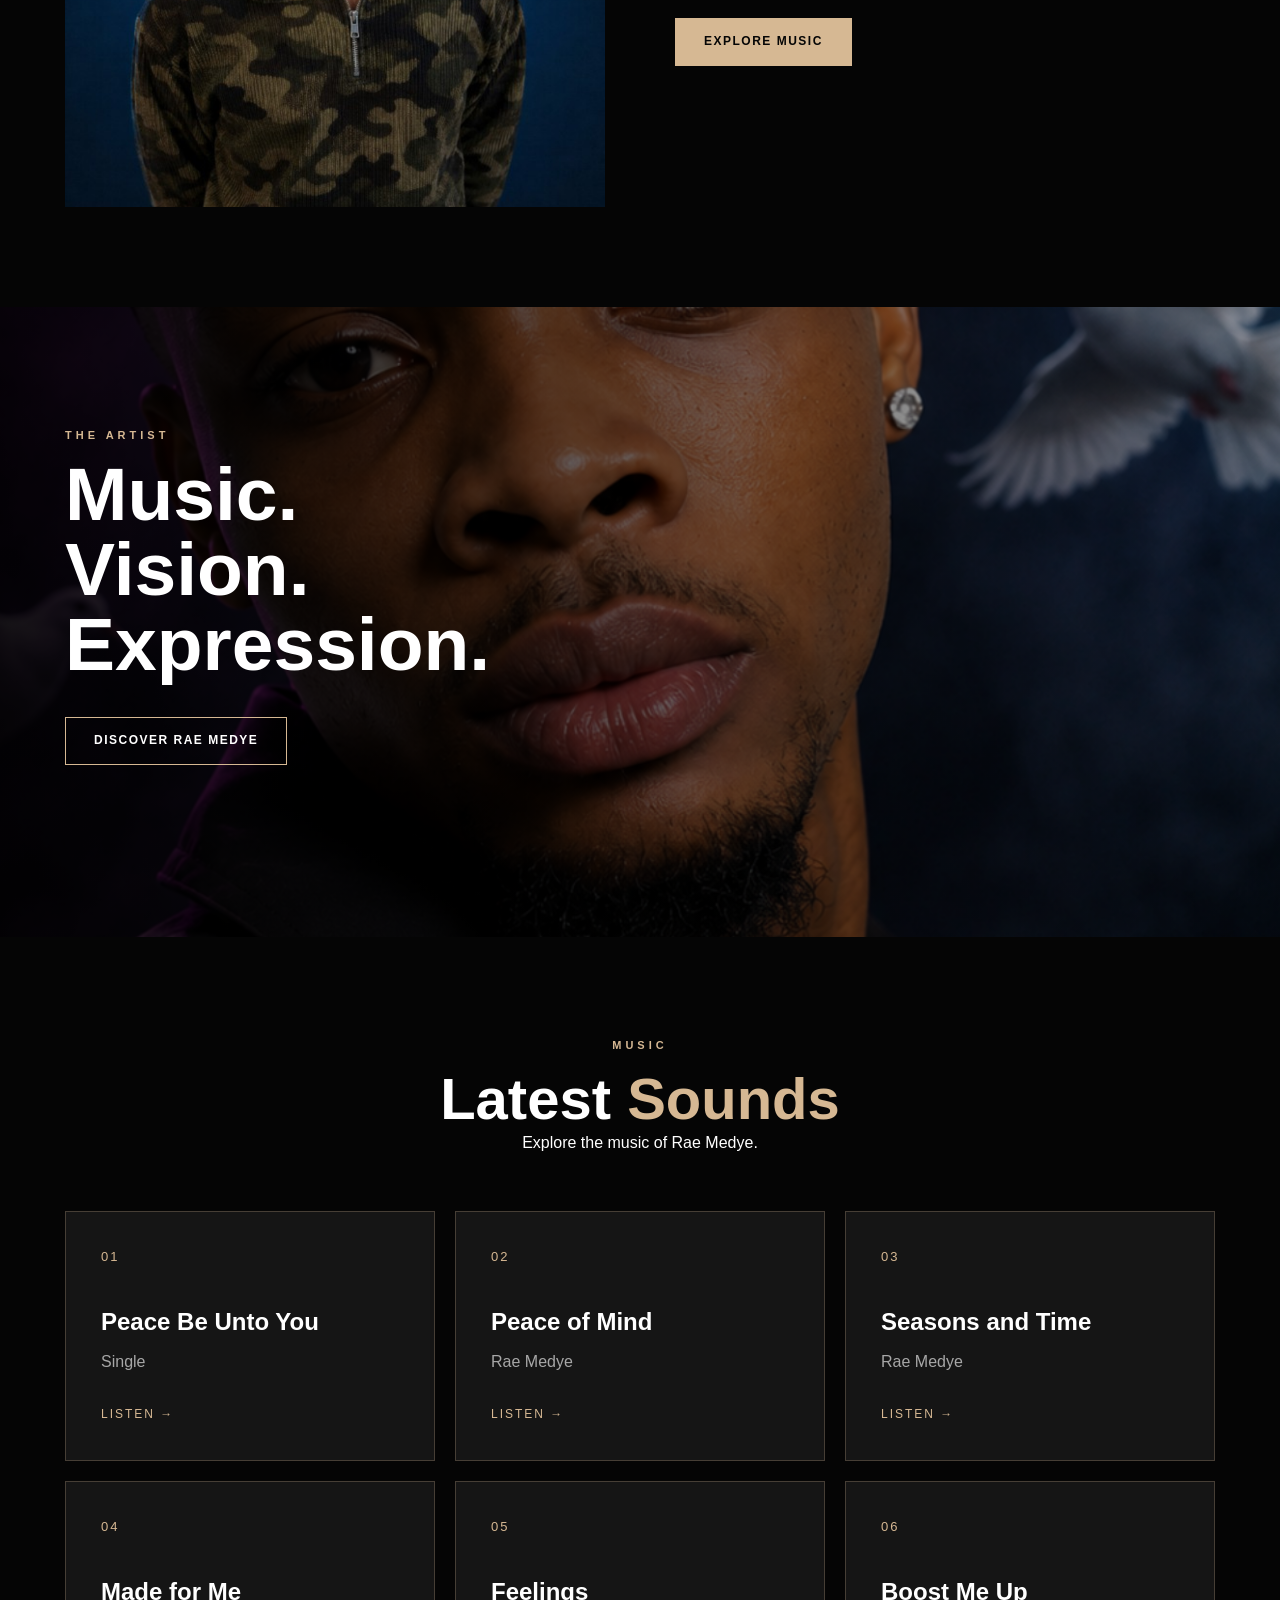
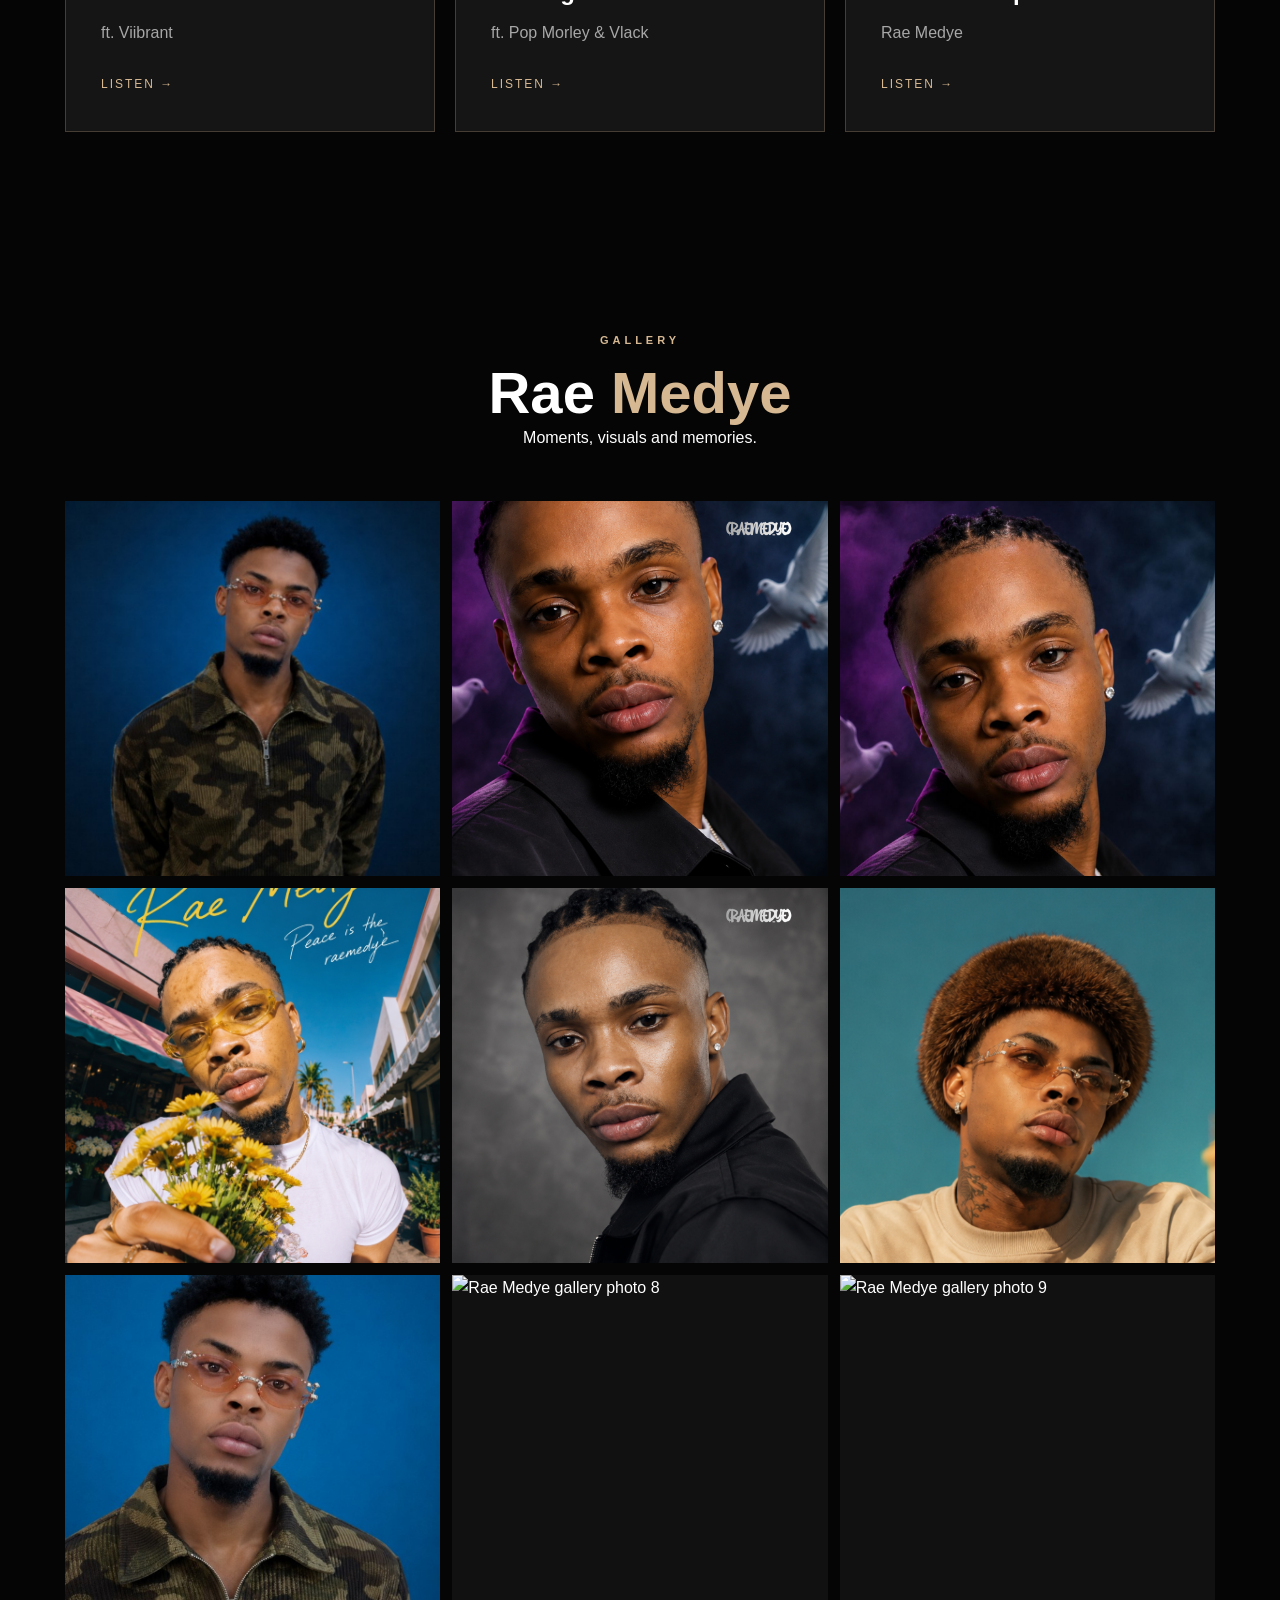
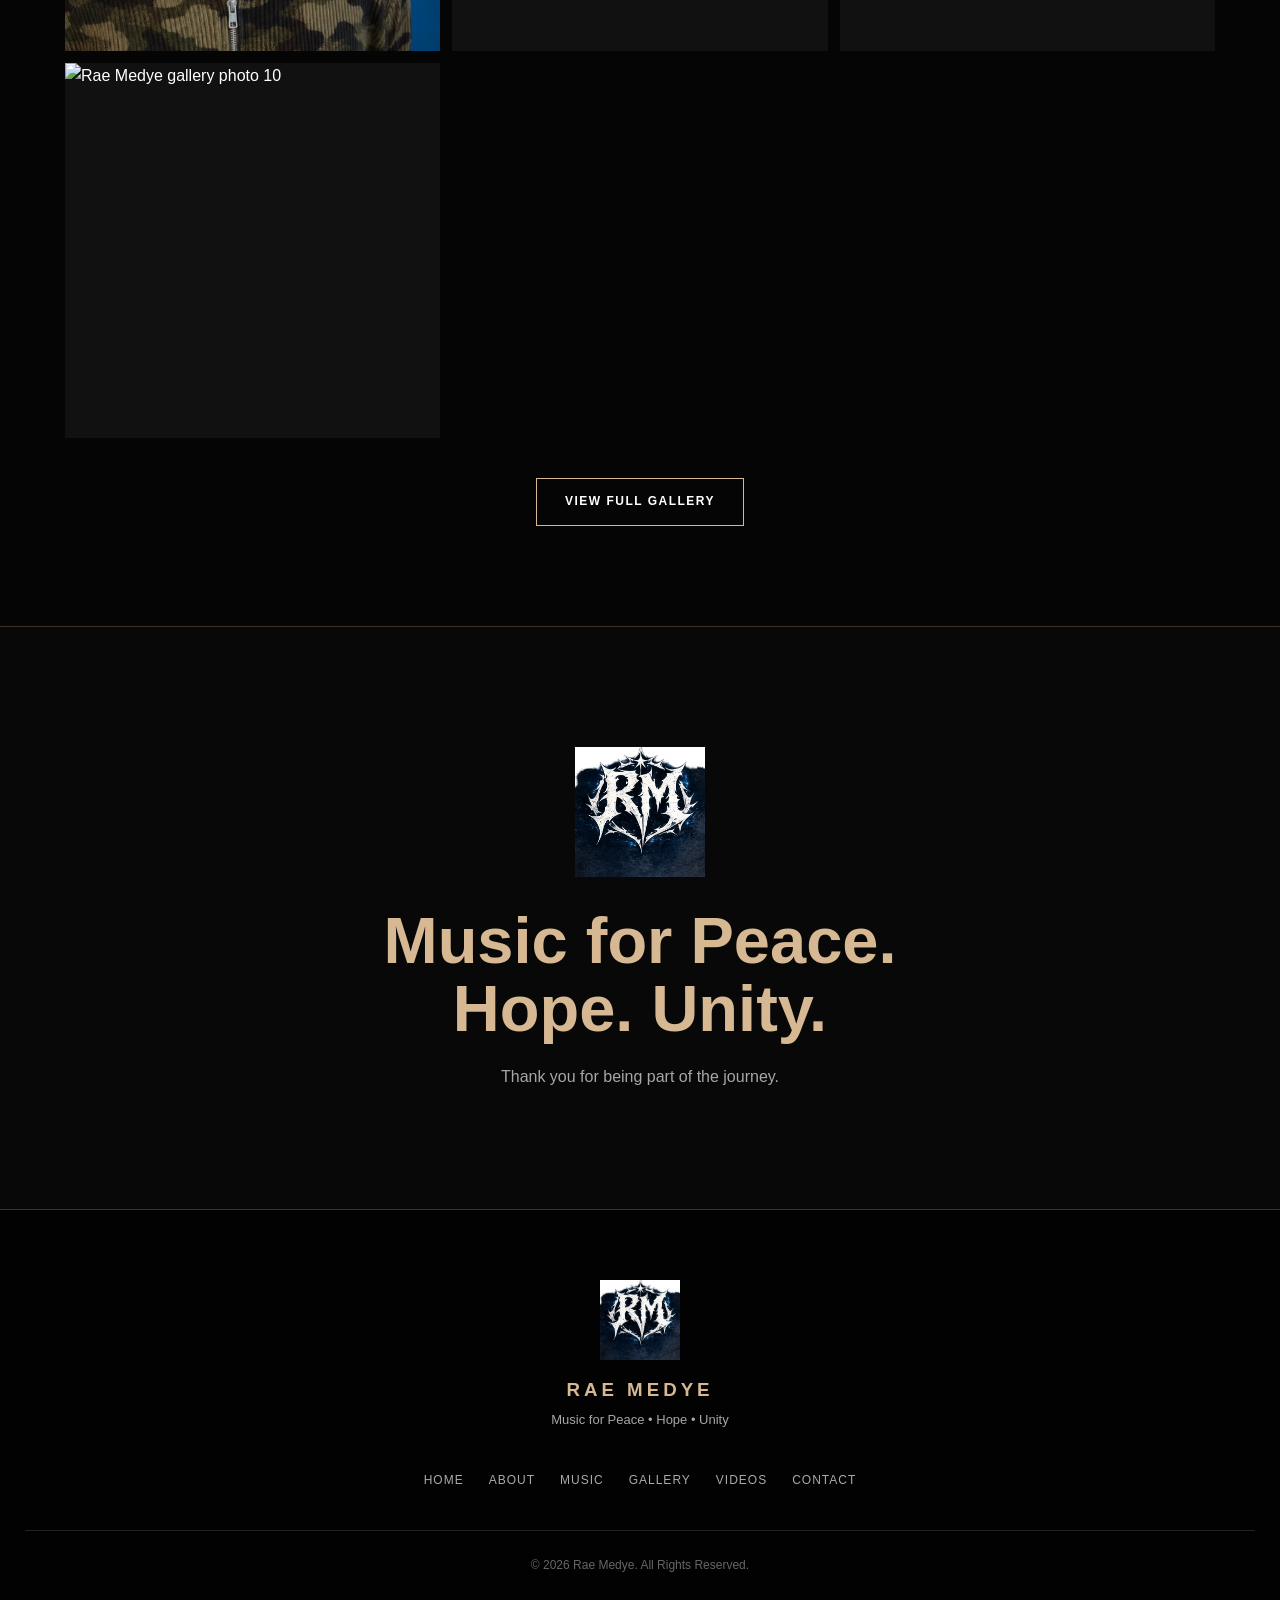
==== commit 8e2edf2d: "Update homepage design" ====
--- a/index.html
+++ b/index.html
@@ -6,7 +6,10 @@
 
     <title>Rae Medye | Official Website</title>
 
-    <meta name="description" content="Official website of Rae Medye — Music for Peace, Hope & Unity. Listen to music, watch videos and explore the latest releases.">
+    <meta
+        name="description"
+        content="Official website of Rae Medye — Music for Peace, Hope & Unity."
+    >
 
     <link rel="stylesheet" href="style.css">
 </head>
@@ -14,26 +17,39 @@
 <body>
 
     <!-- ================= HEADER ================= -->
+
     <header class="site-header">
 
         <div class="nav-container">
 
             <a href="index.html" class="brand">
-                <img src="images/1000204758.png" alt="Rae Medye Logo">
+                <img src="images/logo.jpg" alt="Rae Medye Logo">
                 <span>RAE MEDYE</span>
             </a>
 
-            <button class="menu-toggle" aria-label="Open navigation">
+            <button
+                class="menu-toggle"
+                type="button"
+                aria-label="Open navigation menu"
+                aria-expanded="false"
+            >
                 ☰
             </button>
 
             <nav class="navigation">
+
                 <a href="index.html" class="active">Home</a>
+
                 <a href="about.html">About</a>
+
                 <a href="music.html">Music</a>
+
                 <a href="gallery.html">Gallery</a>
+
                 <a href="videos.html">Videos</a>
+
                 <a href="contact.html">Contact</a>
+
             </nav>
 
         </div>
@@ -41,35 +57,57 @@
     </header>
 
 
-    <!-- ================= HERO ================= -->
+    <!-- ================= MAIN ================= -->
+
     <main>
 
+
+        <!-- ================= HERO ================= -->
+
         <section class="hero">
 
             <div class="hero-image">
-                <img src="images/1000204759.png" alt="Rae Medye">
+
+                <img
+                    src="images/hero.jpg"
+                    alt="Rae Medye"
+                >
+
             </div>
 
             <div class="hero-overlay"></div>
 
             <div class="hero-content">
 
-                <p class="hero-label">OFFICIAL ARTIST WEBSITE</p>
-
-                <h1>RAE<br><span>MEDYE</span></h1>
+                <p class="hero-label">
+                    OFFICIAL ARTIST WEBSITE
+                </p>
+
+                <h1>
+                    RAE
+                    <span>MEDYE</span>
+                </h1>
 
                 <p class="hero-tagline">
                     Music for Peace • Hope • Unity
                 </p>
 
                 <div class="hero-buttons">
-                    <a href="music.html" class="btn btn-primary">
+
+                    <a
+                        href="music.html"
+                        class="btn btn-primary"
+                    >
                         Listen Now
                     </a>
 
-                    <a href="videos.html" class="btn btn-outline">
+                    <a
+                        href="videos.html"
+                        class="btn btn-outline"
+                    >
                         Watch Videos
                     </a>
+
                 </div>
 
             </div>
@@ -77,42 +115,65 @@
         </section>
 
 
-        <!-- ================= INTRO ================= -->
+        <!-- ================= WELCOME ================= -->
+
         <section class="intro section">
 
             <div class="section-heading">
-                <p class="small-title">WELCOME</p>
-                <h2>Welcome to <span>Rae Medye</span></h2>
+
+                <p class="small-title">
+                    WELCOME
+                </p>
+
+                <h2>
+                    Welcome to
+                    <span>Rae Medye</span>
+                </h2>
+
             </div>
 
             <p class="intro-text">
-                Welcome to the official home of Rae Medye — a creative artist
-                using music, vision and expression to connect with people
-                through sound and storytelling.
+                Welcome to the official website of Rae Medye.
+                Discover music, visuals, stories and the creative
+                journey behind the sound.
             </p>
 
         </section>
 
 
         <!-- ================= LATEST RELEASE ================= -->
+
         <section class="release section">
 
             <div class="release-image">
-                <img src="images/1000204756.jpg" alt="Rae Medye">
+
+                <img
+                    src="images/gallery1.jpg"
+                    alt="Rae Medye latest release"
+                >
+
             </div>
 
             <div class="release-content">
 
-                <p class="small-title">LATEST RELEASE</p>
-
-                <h2>Peace Be Unto You</h2>
+                <p class="small-title">
+                    LATEST RELEASE
+                </p>
+
+                <h2>
+                    Peace Be Unto You
+                </h2>
 
                 <p>
-                    Experience the latest music from Rae Medye.
-                    Listen, discover and follow the journey.
-                </p>
-
-                <a href="music.html" class="btn btn-primary">
+                    Explore the latest release from Rae Medye
+                    and discover more music across streaming
+                    platforms.
+                </p>
+
+                <a
+                    href="music.html"
+                    class="btn btn-primary"
+                >
                     Explore Music
                 </a>
 
@@ -121,20 +182,33 @@
         </section>
 
 
-        <!-- ================= FEATURED IMAGE ================= -->
+        <!-- ================= ARTIST FEATURE ================= -->
+
         <section class="feature">
 
-            <img src="images/1000204207.jpg" alt="Rae Medye">
+            <img
+                src="images/gallery2.jpg"
+                alt="Rae Medye artist feature"
+            >
 
             <div class="feature-overlay"></div>
 
             <div class="feature-content">
 
-                <p class="small-title">THE ARTIST</p>
-
-                <h2>Music. Vision.<br>Expression.</h2>
-
-                <a href="about.html" class="btn btn-outline">
+                <p class="small-title">
+                    THE ARTIST
+                </p>
+
+                <h2>
+                    Music.<br>
+                    Vision.<br>
+                    Expression.
+                </h2>
+
+                <a
+                    href="about.html"
+                    class="btn btn-outline"
+                >
                     Discover Rae Medye
                 </a>
 
@@ -144,120 +218,334 @@
 
 
         <!-- ================= MUSIC ================= -->
+
         <section class="music-preview section">
 
             <div class="section-heading center">
 
-                <p class="small-title">MUSIC</p>
-
-                <h2>Latest <span>Sounds</span></h2>
-
-                <p>
-                    Explore the music of Rae Medye across streaming platforms.
-                </p>
-
-            </div>
+                <p class="small-title">
+                    MUSIC
+                </p>
+
+                <h2>
+                    Latest
+                    <span>Sounds</span>
+                </h2>
+
+                <p class="section-description">
+                    Explore the music of Rae Medye.
+                </p>
+
+            </div>
+
 
             <div class="music-grid">
 
+
                 <article class="music-card">
 
-                    <div class="music-number">01</div>
-
-                    <h3>Peace Be Unto You</h3>
-
-                    <p>Single</p>
-
-                    <a href="music.html">Listen →</a>
+                    <div class="music-number">
+                        01
+                    </div>
+
+                    <h3>
+                        Peace Be Unto You
+                    </h3>
+
+                    <p>
+                        Single
+                    </p>
+
+                    <a href="music.html">
+                        Listen →
+                    </a>
 
                 </article>
 
 
                 <article class="music-card">
 
-                    <div class="music-number">02</div>
-
-                    <h3>Peace of Mind</h3>
-
-                    <p>Rae Medye</p>
-
-                    <a href="music.html">Listen →</a>
+                    <div class="music-number">
+                        02
+                    </div>
+
+                    <h3>
+                        Peace of Mind
+                    </h3>
+
+                    <p>
+                        Rae Medye
+                    </p>
+
+                    <a href="music.html">
+                        Listen →
+                    </a>
 
                 </article>
 
 
                 <article class="music-card">
 
-                    <div class="music-number">03</div>
-
-                    <h3>Seasons and Time</h3>
-
-                    <p>Rae Medye</p>
-
-                    <a href="music.html">Listen →</a>
+                    <div class="music-number">
+                        03
+                    </div>
+
+                    <h3>
+                        Seasons and Time
+                    </h3>
+
+                    <p>
+                        Rae Medye
+                    </p>
+
+                    <a href="music.html">
+                        Listen →
+                    </a>
 
                 </article>
 
+
+                <article class="music-card">
+
+                    <div class="music-number">
+                        04
+                    </div>
+
+                    <h3>
+                        Made for Me
+                    </h3>
+
+                    <p>
+                        ft. Viibrant
+                    </p>
+
+                    <a href="music.html">
+                        Listen →
+                    </a>
+
+                </article>
+
+
+                <article class="music-card">
+
+                    <div class="music-number">
+                        05
+                    </div>
+
+                    <h3>
+                        Feelings
+                    </h3>
+
+                    <p>
+                        ft. Pop Morley & Vlack
+                    </p>
+
+                    <a href="music.html">
+                        Listen →
+                    </a>
+
+                </article>
+
+
+                <article class="music-card">
+
+                    <div class="music-number">
+                        06
+                    </div>
+
+                    <h3>
+                        Boost Me Up
+                    </h3>
+
+                    <p>
+                        Rae Medye
+                    </p>
+
+                    <a href="music.html">
+                        Listen →
+                    </a>
+
+                </article>
+
             </div>
 
         </section>
 
 
-        <!-- ================= GALLERY PREVIEW ================= -->
+        <!-- ================= GALLERY ================= -->
+
         <section class="gallery-preview section">
 
             <div class="section-heading center">
 
-                <p class="small-title">GALLERY</p>
-
-                <h2>Rae <span>Medye</span></h2>
+                <p class="small-title">
+                    GALLERY
+                </p>
+
+                <h2>
+                    Rae
+                    <span>Medye</span>
+                </h2>
+
+                <p class="section-description">
+                    Moments, visuals and memories.
+                </p>
 
             </div>
 
 
             <div class="gallery-grid">
 
-                <a href="gallery.html" class="gallery-item large">
-                    <img src="images/1000204763.png" alt="Rae Medye portrait">
-                </a>
-
-                <a href="gallery.html" class="gallery-item">
-                    <img src="images/1000204762.png" alt="Rae Medye outdoors">
-                </a>
-
-                <a href="gallery.html" class="gallery-item">
-                    <img src="images/1000204761.png" alt="Rae Medye portrait">
-                </a>
-
-                <a href="gallery.html" class="gallery-item">
-                    <img src="images/1000204760.png" alt="Rae Medye portrait">
-                </a>
-
-                <a href="gallery.html" class="gallery-item">
-                    <img src="images/1000204757.png" alt="Rae Medye portrait">
-                </a>
-
-                <a href="gallery.html" class="gallery-item">
-                    <img src="images/1000204416.png" alt="Rae Medye portrait">
-                </a>
-
-            </div>
+
+                <a
+                    href="gallery.html"
+                    class="gallery-item"
+                >
+                    <img
+                        src="images/gallery1.jpg"
+                        alt="Rae Medye gallery photo 1"
+                        loading="lazy"
+                    >
+                </a>
+
+
+                <a
+                    href="gallery.html"
+                    class="gallery-item"
+                >
+                    <img
+                        src="images/gallery2.jpg"
+                        alt="Rae Medye gallery photo 2"
+                        loading="lazy"
+                    >
+                </a>
+
+
+                <a
+                    href="gallery.html"
+                    class="gallery-item"
+                >
+                    <img
+                        src="images/gallery3.jpg"
+                        alt="Rae Medye gallery photo 3"
+                        loading="lazy"
+                    >
+                </a>
+
+
+                <a
+                    href="gallery.html"
+                    class="gallery-item"
+                >
+                    <img
+                        src="images/gallery4.jpg"
+                        alt="Rae Medye gallery photo 4"
+                        loading="lazy"
+                    >
+                </a>
+
+
+                <a
+                    href="gallery.html"
+                    class="gallery-item"
+                >
+                    <img
+                        src="images/gallery5.jpg"
+                        alt="Rae Medye gallery photo 5"
+                        loading="lazy"
+                    >
+                </a>
+
+
+                <a
+                    href="gallery.html"
+                    class="gallery-item"
+                >
+                    <img
+                        src="images/gallery6.jpg"
+                        alt="Rae Medye gallery photo 6"
+                        loading="lazy"
+                    >
+                </a>
+
+
+                <a
+                    href="gallery.html"
+                    class="gallery-item"
+                >
+                    <img
+                        src="images/gallery7.jpg"
+                        alt="Rae Medye gallery photo 7"
+                        loading="lazy"
+                    >
+                </a>
+
+
+                <a
+                    href="gallery.html"
+                    class="gallery-item"
+                >
+                    <img
+                        src="images/gallery8.jpg"
+                        alt="Rae Medye gallery photo 8"
+                        loading="lazy"
+                    >
+                </a>
+
+
+                <a
+                    href="gallery.html"
+                    class="gallery-item"
+                >
+                    <img
+                        src="images/gallery9.jpg"
+                        alt="Rae Medye gallery photo 9"
+                        loading="lazy"
+                    >
+                </a>
+
+
+                <a
+                    href="gallery.html"
+                    class="gallery-item"
+                >
+                    <img
+                        src="images/gallery10.jpg"
+                        alt="Rae Medye gallery photo 10"
+                        loading="lazy"
+                    >
+                </a>
+
+            </div>
+
 
             <div class="center-button">
-                <a href="gallery.html" class="btn btn-outline">
+
+                <a
+                    href="gallery.html"
+                    class="btn btn-outline"
+                >
                     View Full Gallery
                 </a>
+
             </div>
 
         </section>
 
 
         <!-- ================= BRAND MESSAGE ================= -->
+
         <section class="message">
 
-            <img src="images/1000204758.png" alt="Rae Medye Logo">
-
-            <h2>Music for Peace.<br>Hope. Unity.</h2>
+            <img
+                src="images/logo.jpg"
+                alt="Rae Medye Logo"
+            >
+
+            <h2>
+                Music for Peace.<br>
+                Hope. Unity.
+            </h2>
 
             <p>
                 Thank you for being part of the journey.
@@ -269,27 +557,53 @@
 
 
     <!-- ================= FOOTER ================= -->
+
     <footer class="site-footer">
 
+
         <div class="footer-logo">
 
-            <img src="images/1000204758.png" alt="Rae Medye Logo">
-
-            <h3>RAE MEDYE</h3>
-
-            <p>Music for Peace • Hope • Unity</p>
+            <img
+                src="images/logo.jpg"
+                alt="Rae Medye Logo"
+            >
+
+            <h3>
+                RAE MEDYE
+            </h3>
+
+            <p>
+                Music for Peace • Hope • Unity
+            </p>
 
         </div>
 
 
         <div class="footer-links">
 
-            <a href="index.html">Home</a>
-            <a href="about.html">About</a>
-            <a href="music.html">Music</a>
-            <a href="gallery.html">Gallery</a>
-            <a href="videos.html">Videos</a>
-            <a href="contact.html">Contact</a>
+            <a href="index.html">
+                Home
+            </a>
+
+            <a href="about.html">
+                About
+            </a>
+
+            <a href="music.html">
+                Music
+            </a>
+
+            <a href="gallery.html">
+                Gallery
+            </a>
+
+            <a href="videos.html">
+                Videos
+            </a>
+
+            <a href="contact.html">
+                Contact
+            </a>
 
         </div>
 
@@ -306,22 +620,49 @@
 
 
     <!-- ================= MOBILE MENU ================= -->
+
     <script>
 
-        const menuToggle = document.querySelector(".menu-toggle");
-        const navigation = document.querySelector(".navigation");
-
-        menuToggle.addEventListener("click", () => {
+        const menuToggle =
+            document.querySelector(".menu-toggle");
+
+        const navigation =
+            document.querySelector(".navigation");
+
+
+        menuToggle.addEventListener("click", function () {
+
             navigation.classList.toggle("open");
+
+            const isOpen =
+                navigation.classList.contains("open");
+
+            menuToggle.setAttribute(
+                "aria-expanded",
+                isOpen
+            );
+
         });
 
-        document.querySelectorAll(".navigation a").forEach(link => {
-            link.addEventListener("click", () => {
-                navigation.classList.remove("open");
+
+        document
+            .querySelectorAll(".navigation a")
+            .forEach(function (link) {
+
+                link.addEventListener("click", function () {
+
+                    navigation.classList.remove("open");
+
+                    menuToggle.setAttribute(
+                        "aria-expanded",
+                        "false"
+                    );
+
+                });
+
             });
-        });
 
     </script>
 
 </body>
-                  </html>
+                        </html>
--- a/style.css
+++ b/style.css
@@ -1,302 +1,740 @@
-*{
-margin:0;
-padding:0;
-box-sizing:border-box;
-}
-
-body{
-background:#090909;
-font-family:Arial,Helvetica,sans-serif;
-color:#ffffff;
-line-height:1.7;
-}
-
-header{
-
-background:#111;
-
-text-align:center;
-
-padding:35px 20px;
-
-border-bottom:1px solid #d6b893;
-
-}
-
-.logo{
-
-width:140px;
-
-max-width:90%;
-
-display:block;
-
-margin:auto;
-
-margin-bottom:20px;
-
-}
-
-h1{
-
-color:#d6b893;
-
-font-size:42px;
-
-letter-spacing:3px;
-
-margin-bottom:10px;
-
-}
-
-.tagline{
-
-color:#cccccc;
-
-margin-bottom:30px;
-
-font-size:18px;
-
-}
-
-nav{
-
-display:flex;
-
-justify-content:center;
-
-flex-wrap:wrap;
-
-gap:15px;
-
-}
-
-nav a{
-
-color:white;
-
-text-decoration:none;
-
-font-weight:bold;
-
-padding:10px 14px;
-
-transition:.3s;
-
-}
-
-nav a:hover{
-
-color:#d6b893;
-
-}
-
-.hero{
-
-padding:60px 20px;
-
-text-align:center;
-
-max-width:900px;
-
-margin:auto;
-
-}
-
-.hero-image{
-
-width:100%;
-
-max-width:450px;
-
-border-radius:20px;
-
-display:block;
-
-margin:auto;
-
-box-shadow:0 0 30px rgba(214,184,147,.35);
-
-margin-bottom:35px;
-
-}
-
-.hero h2{
-
-font-size:42px;
-
-color:#d6b893;
-
-margin-bottom:20px;
-
-}
-
-.intro{
-
-font-size:20px;
-
-max-width:700px;
-
-margin:auto;
-
-margin-bottom:35px;
-
-}
-
-.buttons{
-
-display:flex;
-
-justify-content:center;
-
-gap:15px;
-
-flex-wrap:wrap;
-
-}
-
-.button{
-
-background:#d6b893;
-
-color:#000;
-
-padding:15px 35px;
-
-border-radius:50px;
-
-text-decoration:none;
-
-font-weight:bold;
-
-}
-
-.button:hover{
-
-background:white;
-
-}
-
-.button-outline{
-
-border:2px solid #d6b893;
-
-color:#d6b893;
-
-padding:15px 35px;
-
-border-radius:50px;
-
-text-decoration:none;
-
-font-weight:bold;
-
-}
-
-.button-outline:hover{
-
-background:#d6b893;
-
-color:black;
-
-}
-
-.streaming{
-
-padding:60px 20px;
-
-text-align:center;
-
-background:#111;
-
-}
-
-.streaming h2{
-
-color:#d6b893;
-
-margin-bottom:30px;
-
-}
-
-.stream-links{
-
-display:flex;
-
-justify-content:center;
-
-flex-wrap:wrap;
-
-gap:15px;
-
-}
-
-.stream-links a{
-
-text-decoration:none;
-
-background:#222;
-
-padding:14px 24px;
-
-border-radius:30px;
-
-color:white;
-
-transition:.3s;
-
-}
-
-.stream-links a:hover{
-
-background:#d6b893;
-
-color:black;
-
-}
-
-footer{
-
-text-align:center;
-
-padding:40px 20px;
-
-background:#000;
-
-color:#999;
-
-}
-
-footer p{
-
-margin:8px 0;
-
-}
-
-@media(max-width:768px){
-
-h1{
-
-font-size:34px;
-
-}
-
-.hero h2{
-
-font-size:32px;
-
-}
-
-.intro{
-
-font-size:18px;
-
-}
-
-.logo{
-
-width:110px;
-
-}
-
-}
+/* =====================================================
+   RAE MEDYE OFFICIAL WEBSITE
+   Main stylesheet
+   ===================================================== */
+
+
+/* ================= RESET ================= */
+
+* {
+    margin: 0;
+    padding: 0;
+    box-sizing: border-box;
+}
+
+html {
+    scroll-behavior: smooth;
+}
+
+body {
+    background: #050505;
+    color: #ffffff;
+    font-family: Arial, Helvetica, sans-serif;
+    line-height: 1.6;
+}
+
+img {
+    display: block;
+    max-width: 100%;
+}
+
+a {
+    color: inherit;
+    text-decoration: none;
+}
+
+
+/* ================= VARIABLES ================= */
+
+:root {
+    --black: #050505;
+    --dark: #0c0c0c;
+    --dark-grey: #151515;
+    --gold: #d6b893;
+    --light-gold: #ead4b3;
+    --white: #ffffff;
+    --grey: #a7a7a7;
+    --border: rgba(214, 184, 147, 0.25);
+}
+
+
+/* ================= HEADER ================= */
+
+.site-header {
+    position: sticky;
+    top: 0;
+    z-index: 1000;
+    background: rgba(5, 5, 5, 0.95);
+    border-bottom: 1px solid var(--border);
+    backdrop-filter: blur(12px);
+}
+
+.nav-container {
+    max-width: 1200px;
+    margin: auto;
+    min-height: 76px;
+    padding: 0 25px;
+
+    display: flex;
+    align-items: center;
+    justify-content: space-between;
+}
+
+.brand {
+    display: flex;
+    align-items: center;
+    gap: 12px;
+}
+
+.brand img {
+    width: 46px;
+    height: 46px;
+    object-fit: cover;
+    border-radius: 50%;
+}
+
+.brand span {
+    color: var(--gold);
+    font-size: 17px;
+    font-weight: 700;
+    letter-spacing: 3px;
+}
+
+.navigation {
+    display: flex;
+    align-items: center;
+    gap: 28px;
+}
+
+.navigation a {
+    color: #ffffff;
+    font-size: 13px;
+    text-transform: uppercase;
+    letter-spacing: 1.5px;
+    transition: 0.3s;
+}
+
+.navigation a:hover,
+.navigation a.active {
+    color: var(--gold);
+}
+
+.menu-toggle {
+    display: none;
+    background: none;
+    border: none;
+    color: white;
+    font-size: 28px;
+    cursor: pointer;
+}
+
+
+/* ================= HERO ================= */
+
+.hero {
+    position: relative;
+    min-height: 78vh;
+    display: flex;
+    align-items: center;
+    overflow: hidden;
+}
+
+.hero-image {
+    position: absolute;
+    inset: 0;
+}
+
+.hero-image img {
+    width: 100%;
+    height: 100%;
+    object-fit: cover;
+    object-position: center;
+}
+
+.hero-overlay {
+    position: absolute;
+    inset: 0;
+
+    background:
+        linear-gradient(
+            90deg,
+            rgba(0,0,0,0.88) 0%,
+            rgba(0,0,0,0.60) 45%,
+            rgba(0,0,0,0.15) 100%
+        );
+}
+
+.hero-content {
+    position: relative;
+    z-index: 2;
+    max-width: 1200px;
+    width: 100%;
+    margin: auto;
+    padding: 70px 25px;
+}
+
+.hero-label {
+    color: var(--gold);
+    font-size: 12px;
+    letter-spacing: 4px;
+    margin-bottom: 18px;
+}
+
+.hero h1 {
+    font-size: clamp(55px, 9vw, 110px);
+    line-height: 0.88;
+    letter-spacing: -3px;
+    font-weight: 800;
+}
+
+.hero h1 span {
+    color: var(--gold);
+}
+
+.hero-tagline {
+    margin-top: 25px;
+    color: #eeeeee;
+    font-size: 17px;
+    letter-spacing: 2px;
+}
+
+.hero-buttons {
+    display: flex;
+    gap: 15px;
+    margin-top: 35px;
+}
+
+
+/* ================= BUTTONS ================= */
+
+.btn {
+    display: inline-flex;
+    align-items: center;
+    justify-content: center;
+
+    min-height: 48px;
+    padding: 0 28px;
+
+    border: 1px solid var(--gold);
+
+    text-transform: uppercase;
+    letter-spacing: 1.5px;
+    font-size: 12px;
+    font-weight: bold;
+
+    transition: 0.3s ease;
+}
+
+.btn-primary {
+    background: var(--gold);
+    color: #050505;
+}
+
+.btn-primary:hover {
+    background: var(--light-gold);
+    transform: translateY(-2px);
+}
+
+.btn-outline {
+    color: white;
+    background: transparent;
+}
+
+.btn-outline:hover {
+    background: var(--gold);
+    color: #050505;
+}
+
+
+/* ================= SECTIONS ================= */
+
+.section {
+    max-width: 1200px;
+    margin: auto;
+    padding: 100px 25px;
+}
+
+.section-heading {
+    margin-bottom: 30px;
+}
+
+.section-heading.center {
+    text-align: center;
+}
+
+.small-title {
+    color: var(--gold);
+    font-size: 11px;
+    font-weight: bold;
+    letter-spacing: 4px;
+    text-transform: uppercase;
+    margin-bottom: 12px;
+}
+
+.section-heading h2 {
+    font-size: clamp(35px, 5vw, 58px);
+    line-height: 1.1;
+}
+
+.section-heading h2 span {
+    color: var(--gold);
+}
+
+
+/* ================= INTRO ================= */
+
+.intro {
+    max-width: 850px;
+    text-align: center;
+}
+
+.intro-text {
+    color: var(--grey);
+    font-size: 17px;
+    line-height: 1.9;
+}
+
+
+/* ================= RELEASE ================= */
+
+.release {
+    display: grid;
+    grid-template-columns: 1fr 1fr;
+    gap: 70px;
+    align-items: center;
+}
+
+.release-image {
+    overflow: hidden;
+}
+
+.release-image img {
+    width: 100%;
+    aspect-ratio: 1 / 1;
+    object-fit: cover;
+    transition: transform 0.6s ease;
+}
+
+.release-image:hover img {
+    transform: scale(1.04);
+}
+
+.release-content h2 {
+    color: white;
+    font-size: clamp(35px, 5vw, 58px);
+    line-height: 1.05;
+    margin-bottom: 20px;
+}
+
+.release-content p {
+    color: var(--grey);
+    max-width: 500px;
+    margin-bottom: 30px;
+}
+
+
+/* ================= FEATURE ================= */
+
+.feature {
+    position: relative;
+    min-height: 70vh;
+    overflow: hidden;
+}
+
+.feature > img {
+    position: absolute;
+    inset: 0;
+    width: 100%;
+    height: 100%;
+    object-fit: cover;
+    object-position: center;
+}
+
+.feature-overlay {
+    position: absolute;
+    inset: 0;
+
+    background:
+        linear-gradient(
+            90deg,
+            rgba(0,0,0,0.9),
+            rgba(0,0,0,0.25)
+        );
+}
+
+.feature-content {
+    position: relative;
+    z-index: 2;
+    max-width: 1200px;
+    margin: auto;
+    padding: 120px 25px;
+}
+
+.feature-content h2 {
+    font-size: clamp(42px, 6vw, 75px);
+    line-height: 1;
+    margin-bottom: 35px;
+}
+
+
+/* ================= MUSIC ================= */
+
+.music-preview {
+    max-width: 1200px;
+}
+
+.music-grid {
+    display: grid;
+    grid-template-columns: repeat(3, 1fr);
+    gap: 20px;
+    margin-top: 55px;
+}
+
+.music-card {
+    background: var(--dark-grey);
+    border: 1px solid var(--border);
+    padding: 35px;
+    min-height: 220px;
+    transition: 0.3s ease;
+}
+
+.music-card:hover {
+    transform: translateY(-5px);
+    border-color: var(--gold);
+}
+
+.music-number {
+    color: var(--gold);
+    font-size: 13px;
+    letter-spacing: 2px;
+    margin-bottom: 35px;
+}
+
+.music-card h3 {
+    font-size: 24px;
+    margin-bottom: 8px;
+}
+
+.music-card p {
+    color: var(--grey);
+    margin-bottom: 25px;
+}
+
+.music-card a {
+    color: var(--gold);
+    font-size: 12px;
+    letter-spacing: 2px;
+    text-transform: uppercase;
+}
+
+
+/* ================= GALLERY ================= */
+
+.gallery-grid {
+    display: grid;
+    grid-template-columns: repeat(3, 1fr);
+    gap: 12px;
+    margin-top: 50px;
+}
+
+.gallery-item {
+    position: relative;
+    overflow: hidden;
+    aspect-ratio: 1 / 1;
+    background: #111;
+}
+
+.gallery-item.large {
+    grid-row: span 2;
+    aspect-ratio: auto;
+}
+
+.gallery-item img {
+    width: 100%;
+    height: 100%;
+    object-fit: cover;
+    transition: transform 0.6s ease;
+}
+
+.gallery-item:hover img {
+    transform: scale(1.06);
+}
+
+.center-button {
+    text-align: center;
+    margin-top: 40px;
+}
+
+
+/* ================= MESSAGE ================= */
+
+.message {
+    text-align: center;
+    padding: 120px 25px;
+    background: #080808;
+    border-top: 1px solid var(--border);
+    border-bottom: 1px solid var(--border);
+}
+
+.message img {
+    width: 130px;
+    height: 130px;
+    object-fit: cover;
+    margin: 0 auto 30px;
+}
+
+.message h2 {
+    font-size: clamp(35px, 6vw, 65px);
+    line-height: 1.05;
+    color: var(--gold);
+}
+
+.message p {
+    color: var(--grey);
+    margin-top: 20px;
+}
+
+
+/* ================= FOOTER ================= */
+
+.site-footer {
+    padding: 70px 25px 30px;
+    text-align: center;
+    background: #020202;
+}
+
+.footer-logo img {
+    width: 80px;
+    height: 80px;
+    object-fit: cover;
+    margin: auto;
+}
+
+.footer-logo h3 {
+    color: var(--gold);
+    letter-spacing: 4px;
+    margin-top: 15px;
+}
+
+.footer-logo p {
+    color: var(--grey);
+    font-size: 13px;
+    margin-top: 5px;
+}
+
+.footer-links {
+    display: flex;
+    justify-content: center;
+    flex-wrap: wrap;
+    gap: 25px;
+    margin: 40px 0;
+}
+
+.footer-links a {
+    color: #aaa;
+    font-size: 12px;
+    text-transform: uppercase;
+    letter-spacing: 1px;
+}
+
+.footer-links a:hover {
+    color: var(--gold);
+}
+
+.copyright {
+    padding-top: 25px;
+    border-top: 1px solid #222;
+}
+
+.copyright p {
+    color: #666;
+    font-size: 12px;
+}
+
+
+/* =====================================================
+   TABLET
+   ===================================================== */
+
+@media (max-width: 900px) {
+
+    .navigation {
+        gap: 15px;
+    }
+
+    .release {
+        gap: 40px;
+    }
+
+    .music-grid {
+        grid-template-columns: 1fr 1fr;
+    }
+
+}
+
+
+/* =====================================================
+   MOBILE
+   ===================================================== */
+
+@media (max-width: 700px) {
+
+    .nav-container {
+        min-height: 68px;
+        padding: 0 18px;
+    }
+
+    .brand span {
+        font-size: 14px;
+        letter-spacing: 2px;
+    }
+
+    .brand img {
+        width: 40px;
+        height: 40px;
+    }
+
+    .menu-toggle {
+        display: block;
+    }
+
+    .navigation {
+        position: absolute;
+        top: 68px;
+        left: 0;
+        right: 0;
+
+        display: none;
+        flex-direction: column;
+        align-items: stretch;
+
+        background: #080808;
+        border-bottom: 1px solid var(--border);
+        padding: 15px 20px;
+    }
+
+    .navigation.open {
+        display: flex;
+    }
+
+    .navigation a {
+        padding: 14px 5px;
+        border-bottom: 1px solid #1b1b1b;
+    }
+
+    /* HERO */
+
+    .hero {
+        min-height: 72vh;
+    }
+
+    .hero-image img {
+        object-position: center;
+    }
+
+    .hero-overlay {
+        background:
+            linear-gradient(
+                180deg,
+                rgba(0,0,0,0.35),
+                rgba(0,0,0,0.9)
+            );
+    }
+
+    .hero-content {
+        padding: 80px 20px 55px;
+        align-self: flex-end;
+    }
+
+    .hero h1 {
+        font-size: 65px;
+    }
+
+    .hero-tagline {
+        font-size: 14px;
+        line-height: 1.5;
+    }
+
+    .hero-buttons {
+        flex-direction: column;
+        width: 100%;
+    }
+
+    .btn {
+        width: 100%;
+    }
+
+    /* SECTIONS */
+
+    .section {
+        padding: 70px 20px;
+    }
+
+    /* RELEASE */
+
+    .release {
+        grid-template-columns: 1fr;
+        gap: 35px;
+    }
+
+    .release-image {
+        order: 1;
+    }
+
+    .release-content {
+        order: 2;
+    }
+
+    /* FEATURE */
+
+    .feature {
+        min-height: 65vh;
+    }
+
+    .feature-content {
+        padding: 100px 20px;
+    }
+
+    /* MUSIC */
+
+    .music-grid {
+        grid-template-columns: 1fr;
+        gap: 15px;
+    }
+
+    /* GALLERY */
+
+    .gallery-grid {
+        grid-template-columns: 1fr 1fr;
+        gap: 8px;
+    }
+
+    .gallery-item.large {
+        grid-row: auto;
+        aspect-ratio: 1 / 1;
+    }
+
+    /* MESSAGE */
+
+    .message {
+        padding: 80px 20px;
+    }
+
+    /* FOOTER */
+
+    .footer-links {
+        gap: 15px;
+    }
+
+}
+
+
+/* =====================================================
+   SMALL PHONES
+   ===================================================== */
+
+@media (max-width: 400px) {
+
+    .hero h1 {
+        font-size: 54px;
+    }
+
+    .hero-label {
+        letter-spacing: 2px;
+    }
+
+    .section-heading h2 {
+        font-size: 35px;
+    }
+
+  }
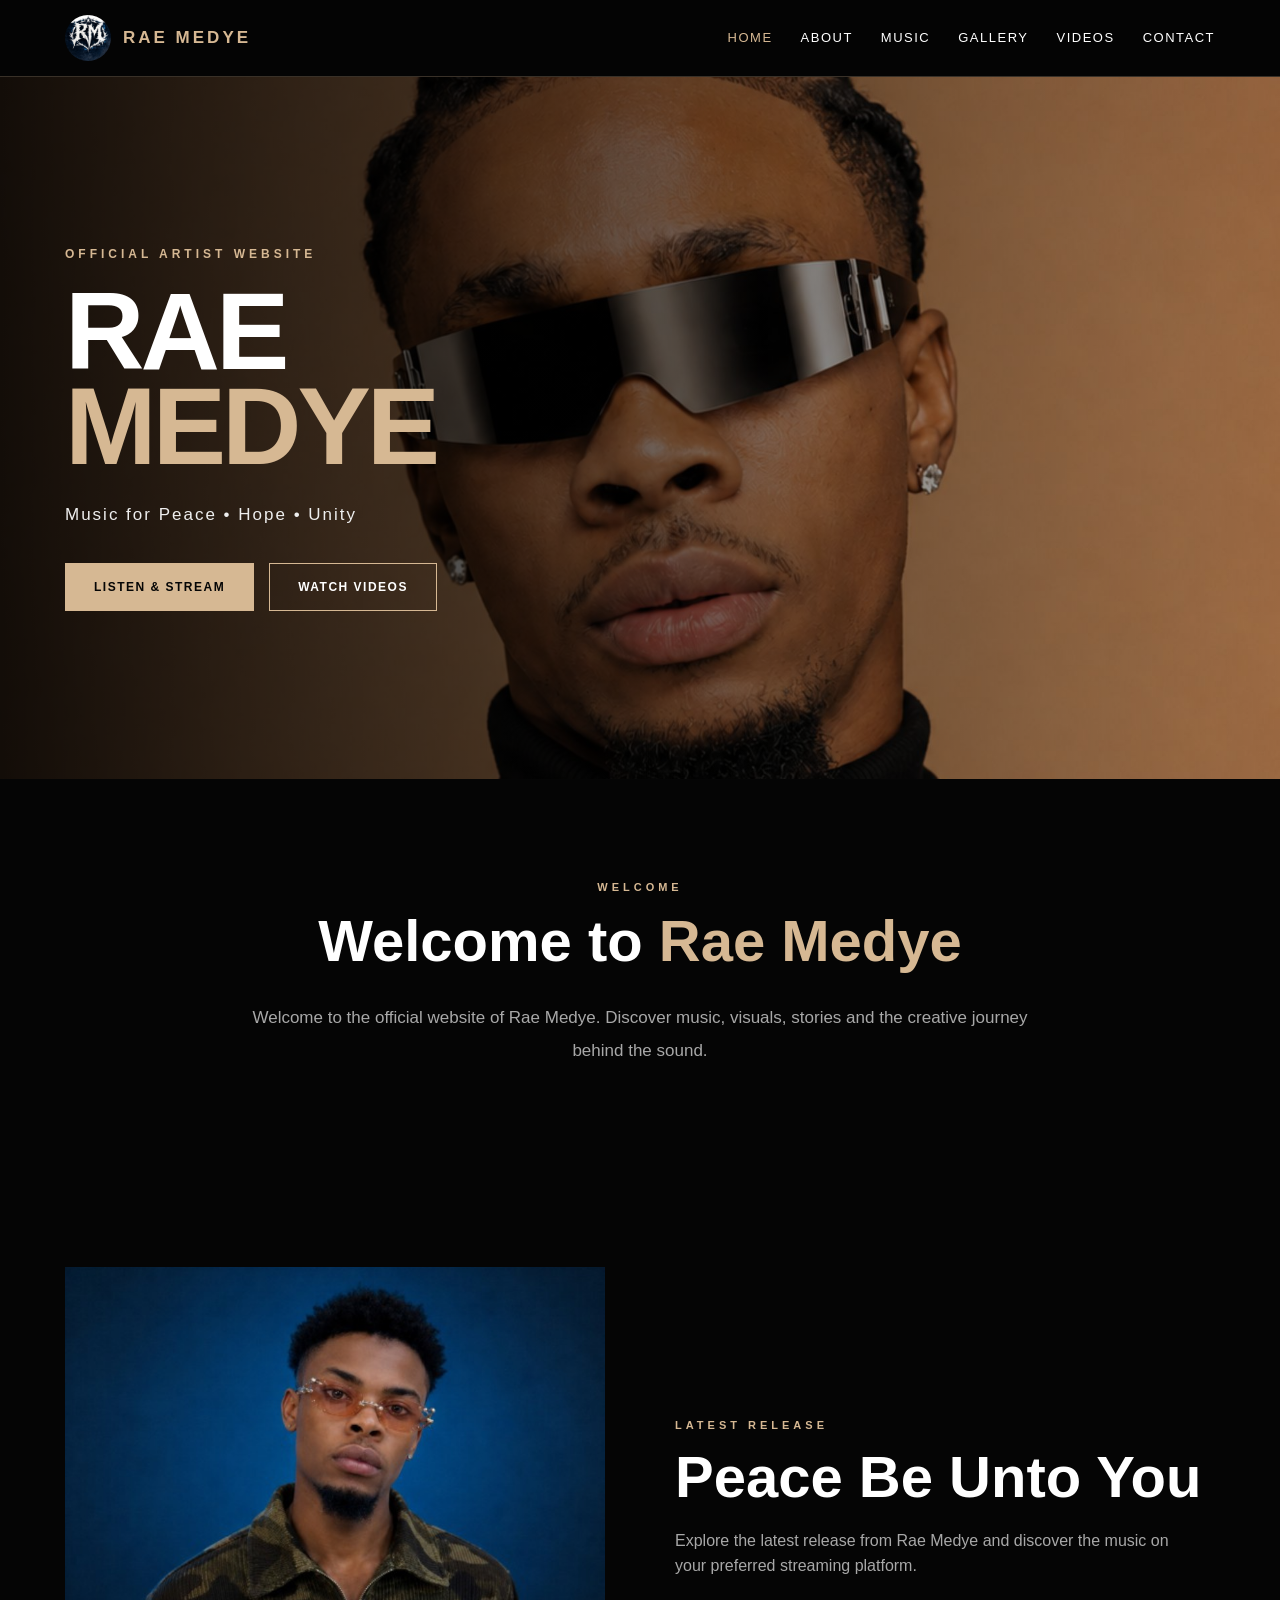
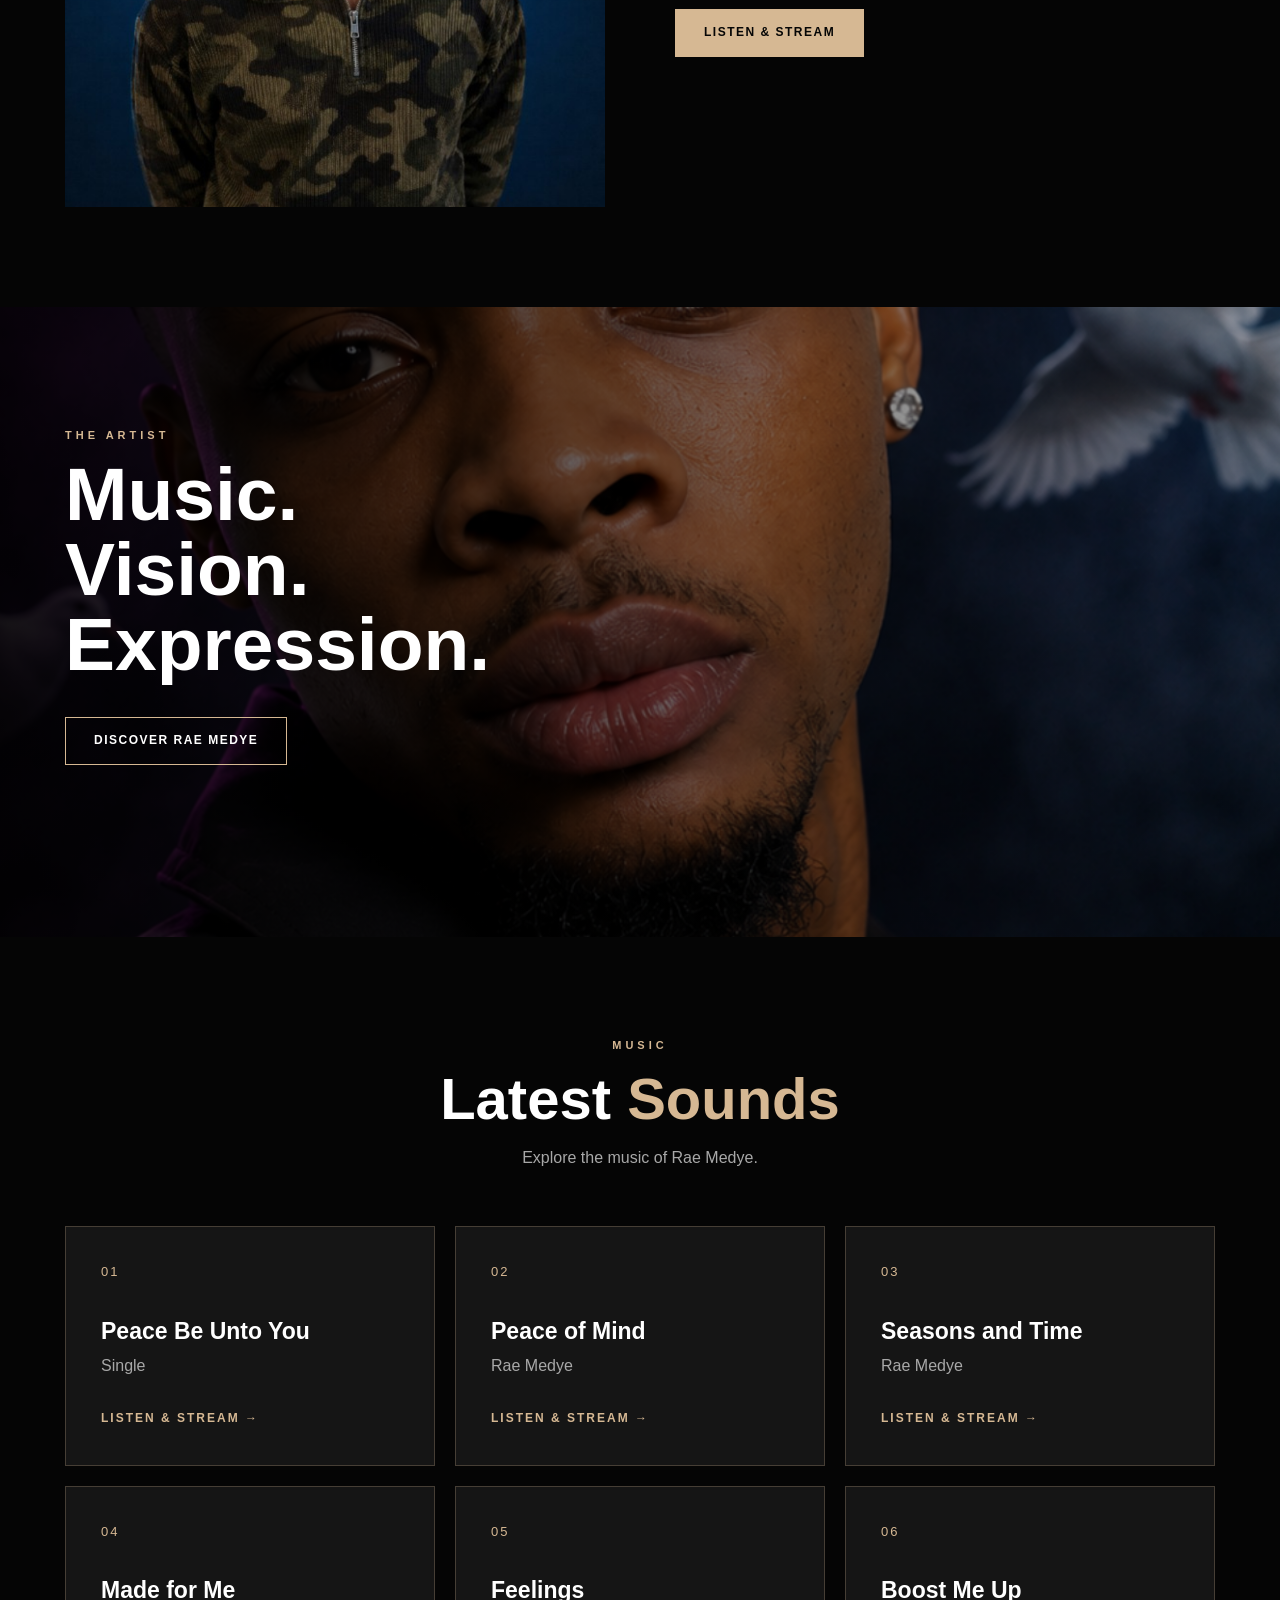
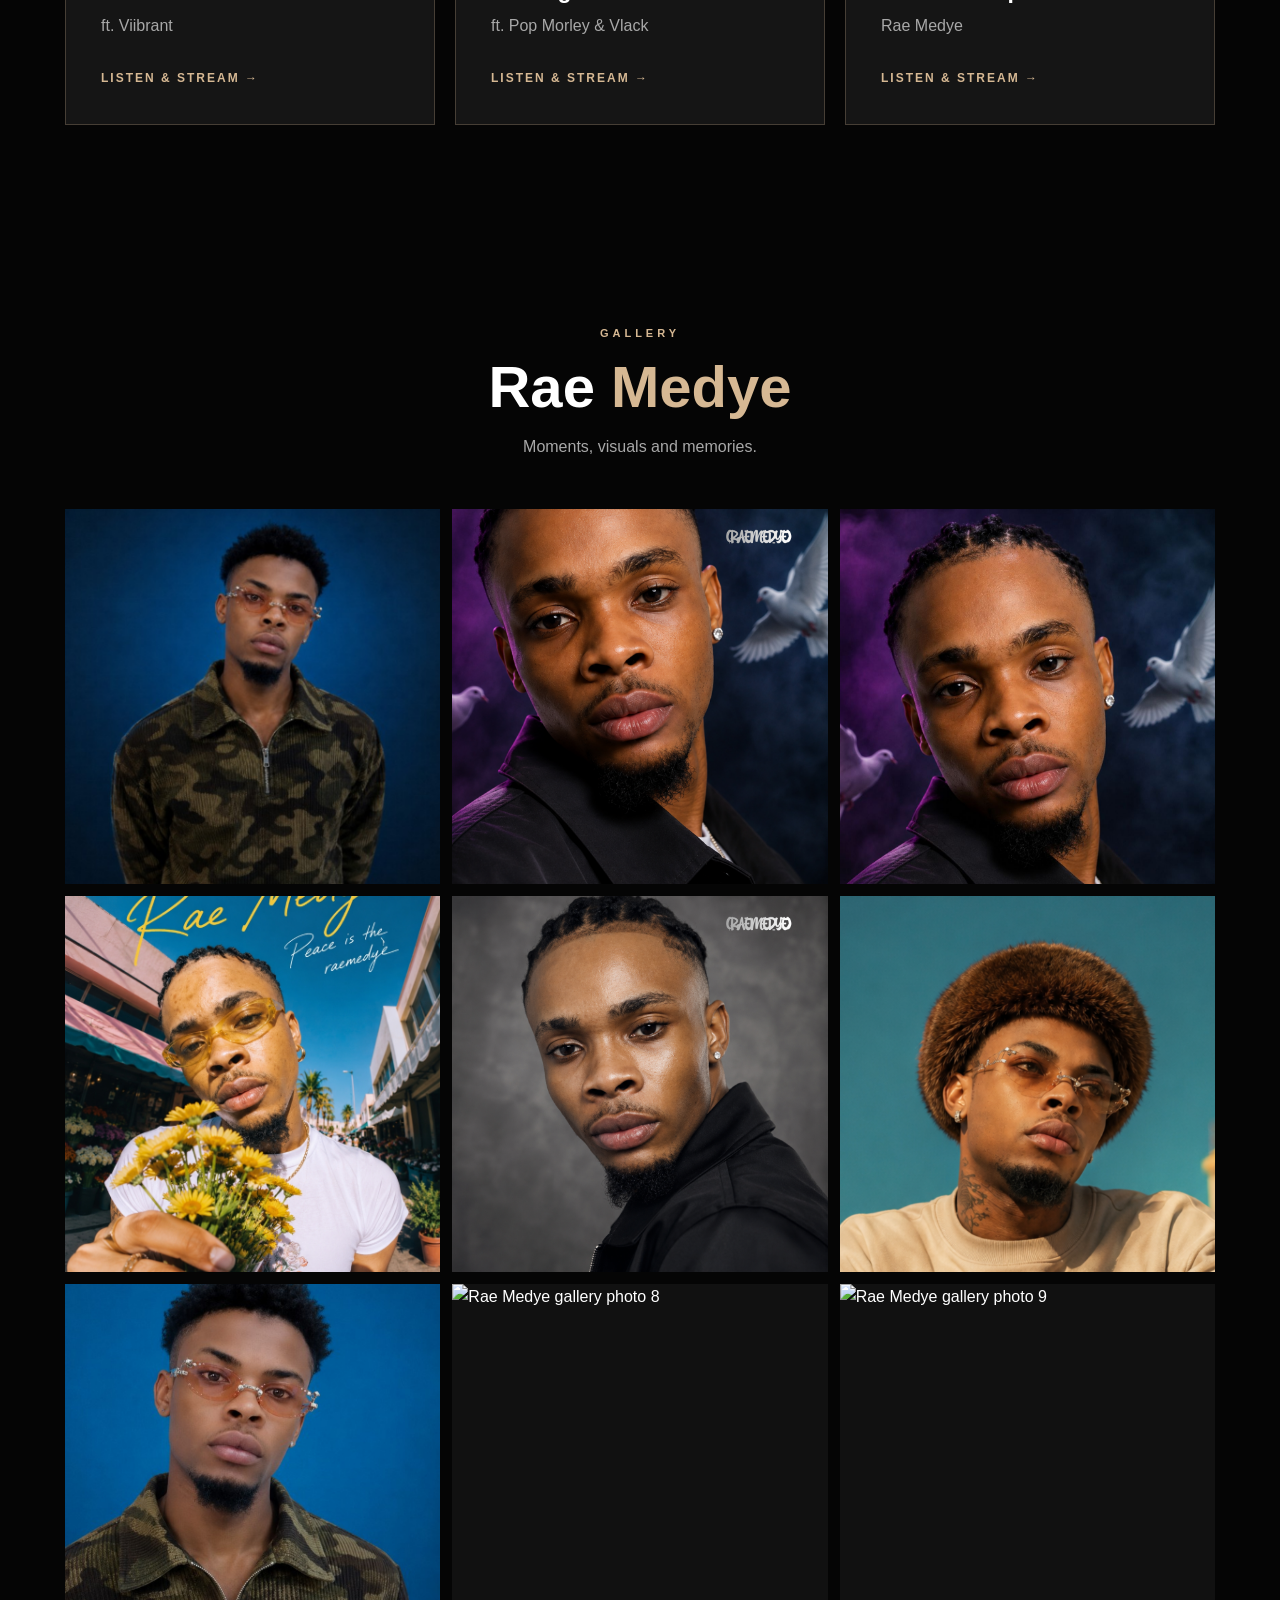
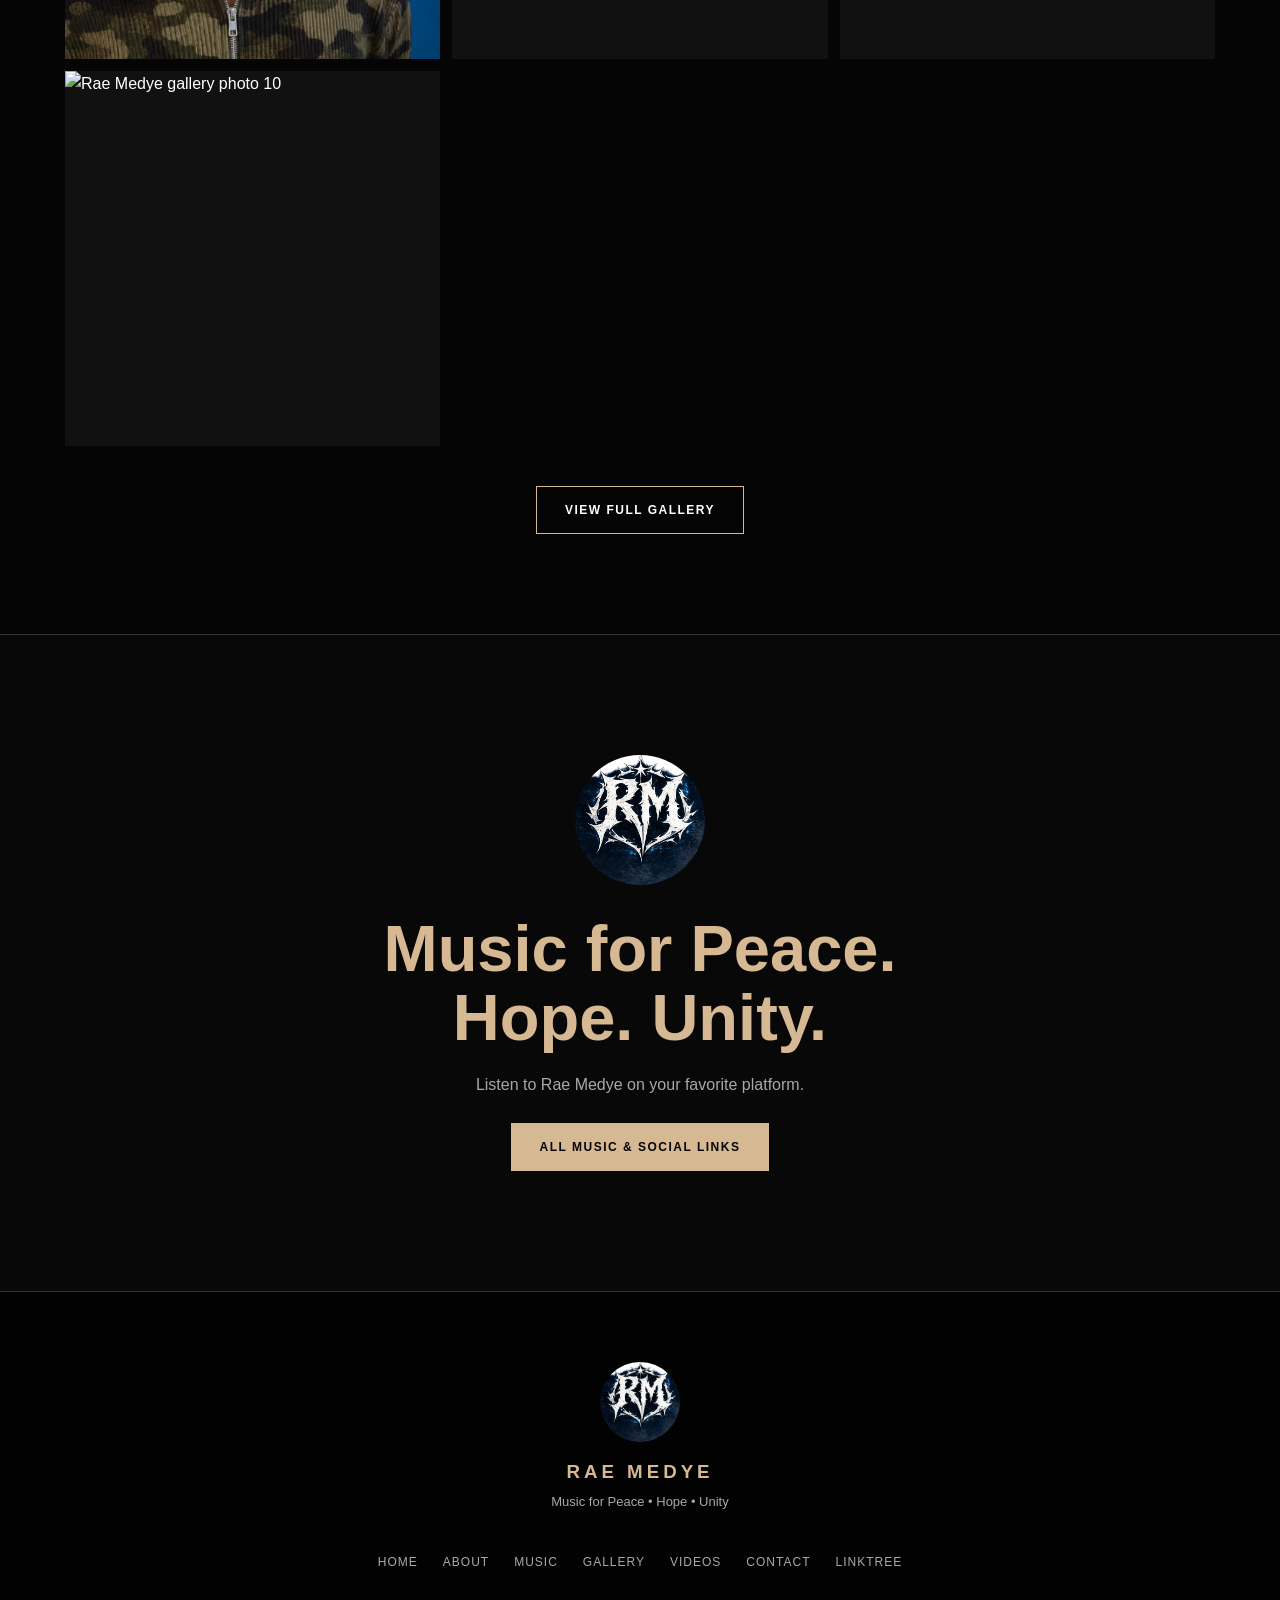
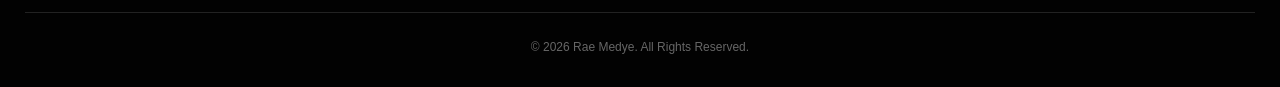
==== commit def98269: "Connect website to Linktree" ====
--- a/index.html
+++ b/index.html
@@ -16,653 +16,605 @@
 
 <body>
 
-    <!-- ================= HEADER ================= -->
-
-    <header class="site-header">
-
-        <div class="nav-container">
-
-            <a href="index.html" class="brand">
-                <img src="images/logo.jpg" alt="Rae Medye Logo">
-                <span>RAE MEDYE</span>
-            </a>
-
-            <button
-                class="menu-toggle"
-                type="button"
-                aria-label="Open navigation menu"
-                aria-expanded="false"
+<header class="site-header">
+
+    <div class="nav-container">
+
+        <a href="index.html" class="brand">
+            <img src="images/logo.jpg" alt="Rae Medye Logo">
+            <span>RAE MEDYE</span>
+        </a>
+
+        <button
+            class="menu-toggle"
+            type="button"
+            aria-label="Open navigation menu"
+            aria-expanded="false"
+        >
+            ☰
+        </button>
+
+        <nav class="navigation">
+            <a href="index.html" class="active">Home</a>
+            <a href="about.html">About</a>
+            <a href="music.html">Music</a>
+            <a href="gallery.html">Gallery</a>
+            <a href="videos.html">Videos</a>
+            <a href="contact.html">Contact</a>
+        </nav>
+
+    </div>
+
+</header>
+
+
+<main>
+
+    <!-- HERO -->
+
+    <section class="hero">
+
+        <div class="hero-image">
+            <img src="images/hero.jpg" alt="Rae Medye">
+        </div>
+
+        <div class="hero-overlay"></div>
+
+        <div class="hero-content">
+
+            <p class="hero-label">
+                OFFICIAL ARTIST WEBSITE
+            </p>
+
+            <h1>
+                RAE
+                <span>MEDYE</span>
+            </h1>
+
+            <p class="hero-tagline">
+                Music for Peace • Hope • Unity
+            </p>
+
+            <div class="hero-buttons">
+
+                <a
+                    href="https://linktr.ee/RaeMedye"
+                    class="btn btn-primary"
+                    target="_blank"
+                    rel="noopener noreferrer"
+                >
+                    Listen & Stream
+                </a>
+
+                <a
+                    href="videos.html"
+                    class="btn btn-outline"
+                >
+                    Watch Videos
+                </a>
+
+            </div>
+
+        </div>
+
+    </section>
+
+
+    <!-- WELCOME -->
+
+    <section class="intro section">
+
+        <div class="section-heading">
+
+            <p class="small-title">
+                WELCOME
+            </p>
+
+            <h2>
+                Welcome to
+                <span>Rae Medye</span>
+            </h2>
+
+        </div>
+
+        <p class="intro-text">
+            Welcome to the official website of Rae Medye.
+            Discover music, visuals, stories and the creative
+            journey behind the sound.
+        </p>
+
+    </section>
+
+
+    <!-- LATEST RELEASE -->
+
+    <section class="release section">
+
+        <div class="release-image">
+
+            <img
+                src="images/gallery1.jpg"
+                alt="Rae Medye latest release"
             >
-                ☰
-            </button>
-
-            <nav class="navigation">
-
-                <a href="index.html" class="active">Home</a>
-
-                <a href="about.html">About</a>
-
-                <a href="music.html">Music</a>
-
-                <a href="gallery.html">Gallery</a>
-
-                <a href="videos.html">Videos</a>
-
-                <a href="contact.html">Contact</a>
-
-            </nav>
-
-        </div>
-
-    </header>
-
-
-    <!-- ================= MAIN ================= -->
-
-    <main>
-
-
-        <!-- ================= HERO ================= -->
-
-        <section class="hero">
-
-            <div class="hero-image">
-
-                <img
-                    src="images/hero.jpg"
-                    alt="Rae Medye"
-                >
-
-            </div>
-
-            <div class="hero-overlay"></div>
-
-            <div class="hero-content">
-
-                <p class="hero-label">
-                    OFFICIAL ARTIST WEBSITE
+
+        </div>
+
+        <div class="release-content">
+
+            <p class="small-title">
+                LATEST RELEASE
+            </p>
+
+            <h2>
+                Peace Be Unto You
+            </h2>
+
+            <p>
+                Explore the latest release from Rae Medye
+                and discover the music on your preferred
+                streaming platform.
+            </p>
+
+            <a
+                href="https://linktr.ee/RaeMedye"
+                class="btn btn-primary"
+                target="_blank"
+                rel="noopener noreferrer"
+            >
+                Listen & Stream
+            </a>
+
+        </div>
+
+    </section>
+
+
+    <!-- ARTIST FEATURE -->
+
+    <section class="feature">
+
+        <img
+            src="images/gallery2.jpg"
+            alt="Rae Medye artist feature"
+        >
+
+        <div class="feature-overlay"></div>
+
+        <div class="feature-content">
+
+            <p class="small-title">
+                THE ARTIST
+            </p>
+
+            <h2>
+                Music.<br>
+                Vision.<br>
+                Expression.
+            </h2>
+
+            <a
+                href="about.html"
+                class="btn btn-outline"
+            >
+                Discover Rae Medye
+            </a>
+
+        </div>
+
+    </section>
+
+
+    <!-- MUSIC -->
+
+    <section class="music-preview section">
+
+        <div class="section-heading center">
+
+            <p class="small-title">
+                MUSIC
+            </p>
+
+            <h2>
+                Latest
+                <span>Sounds</span>
+            </h2>
+
+            <p class="section-description">
+                Explore the music of Rae Medye.
+            </p>
+
+        </div>
+
+
+        <div class="music-grid">
+
+
+            <article class="music-card">
+
+                <div class="music-number">
+                    01
+                </div>
+
+                <h3>
+                    Peace Be Unto You
+                </h3>
+
+                <p>
+                    Single
                 </p>
 
-                <h1>
-                    RAE
-                    <span>MEDYE</span>
-                </h1>
-
-                <p class="hero-tagline">
-                    Music for Peace • Hope • Unity
+                <a
+                    href="https://linktr.ee/RaeMedye"
+                    target="_blank"
+                    rel="noopener noreferrer"
+                >
+                    Listen & Stream →
+                </a>
+
+            </article>
+
+
+            <article class="music-card">
+
+                <div class="music-number">
+                    02
+                </div>
+
+                <h3>
+                    Peace of Mind
+                </h3>
+
+                <p>
+                    Rae Medye
                 </p>
 
-                <div class="hero-buttons">
-
-                    <a
-                        href="music.html"
-                        class="btn btn-primary"
-                    >
-                        Listen Now
-                    </a>
-
-                    <a
-                        href="videos.html"
-                        class="btn btn-outline"
-                    >
-                        Watch Videos
-                    </a>
-
+                <a
+                    href="https://linktr.ee/RaeMedye"
+                    target="_blank"
+                    rel="noopener noreferrer"
+                >
+                    Listen & Stream →
+                </a>
+
+            </article>
+
+
+            <article class="music-card">
+
+                <div class="music-number">
+                    03
                 </div>
 
-            </div>
-
-        </section>
-
-
-        <!-- ================= WELCOME ================= -->
-
-        <section class="intro section">
-
-            <div class="section-heading">
-
-                <p class="small-title">
-                    WELCOME
+                <h3>
+                    Seasons and Time
+                </h3>
+
+                <p>
+                    Rae Medye
                 </p>
 
-                <h2>
-                    Welcome to
-                    <span>Rae Medye</span>
-                </h2>
-
-            </div>
-
-            <p class="intro-text">
-                Welcome to the official website of Rae Medye.
-                Discover music, visuals, stories and the creative
-                journey behind the sound.
-            </p>
-
-        </section>
-
-
-        <!-- ================= LATEST RELEASE ================= -->
-
-        <section class="release section">
-
-            <div class="release-image">
-
-                <img
-                    src="images/gallery1.jpg"
-                    alt="Rae Medye latest release"
-                >
-
-            </div>
-
-            <div class="release-content">
-
-                <p class="small-title">
-                    LATEST RELEASE
+                <a
+                    href="https://linktr.ee/RaeMedye"
+                    target="_blank"
+                    rel="noopener noreferrer"
+                >
+                    Listen & Stream →
+                </a>
+
+            </article>
+
+
+            <article class="music-card">
+
+                <div class="music-number">
+                    04
+                </div>
+
+                <h3>
+                    Made for Me
+                </h3>
+
+                <p>
+                    ft. Viibrant
                 </p>
 
-                <h2>
-                    Peace Be Unto You
-                </h2>
+                <a
+                    href="https://linktr.ee/RaeMedye"
+                    target="_blank"
+                    rel="noopener noreferrer"
+                >
+                    Listen & Stream →
+                </a>
+
+            </article>
+
+
+            <article class="music-card">
+
+                <div class="music-number">
+                    05
+                </div>
+
+                <h3>
+                    Feelings
+                </h3>
 
                 <p>
-                    Explore the latest release from Rae Medye
-                    and discover more music across streaming
-                    platforms.
+                    ft. Pop Morley & Vlack
                 </p>
 
                 <a
-                    href="music.html"
-                    class="btn btn-primary"
-                >
-                    Explore Music
-                </a>
-
-            </div>
-
-        </section>
-
-
-        <!-- ================= ARTIST FEATURE ================= -->
-
-        <section class="feature">
-
-            <img
-                src="images/gallery2.jpg"
-                alt="Rae Medye artist feature"
+                    href="https://linktr.ee/RaeMedye"
+                    target="_blank"
+                    rel="noopener noreferrer"
+                >
+                    Listen & Stream →
+                </a>
+
+            </article>
+
+
+            <article class="music-card">
+
+                <div class="music-number">
+                    06
+                </div>
+
+                <h3>
+                    Boost Me Up
+                </h3>
+
+                <p>
+                    Rae Medye
+                </p>
+
+                <a
+                    href="https://linktr.ee/RaeMedye"
+                    target="_blank"
+                    rel="noopener noreferrer"
+                >
+                    Listen & Stream →
+                </a>
+
+            </article>
+
+        </div>
+
+    </section>
+
+
+    <!-- GALLERY -->
+
+    <section class="gallery-preview section">
+
+        <div class="section-heading center">
+
+            <p class="small-title">
+                GALLERY
+            </p>
+
+            <h2>
+                Rae
+                <span>Medye</span>
+            </h2>
+
+            <p class="section-description">
+                Moments, visuals and memories.
+            </p>
+
+        </div>
+
+
+        <div class="gallery-grid">
+
+            <a href="gallery.html" class="gallery-item">
+                <img src="images/gallery1.jpg"
+                     alt="Rae Medye gallery photo 1"
+                     loading="lazy">
+            </a>
+
+            <a href="gallery.html" class="gallery-item">
+                <img src="images/gallery2.jpg"
+                     alt="Rae Medye gallery photo 2"
+                     loading="lazy">
+            </a>
+
+            <a href="gallery.html" class="gallery-item">
+                <img src="images/gallery3.jpg"
+                     alt="Rae Medye gallery photo 3"
+                     loading="lazy">
+            </a>
+
+            <a href="gallery.html" class="gallery-item">
+                <img src="images/gallery4.jpg"
+                     alt="Rae Medye gallery photo 4"
+                     loading="lazy">
+            </a>
+
+            <a href="gallery.html" class="gallery-item">
+                <img src="images/gallery5.jpg"
+                     alt="Rae Medye gallery photo 5"
+                     loading="lazy">
+            </a>
+
+            <a href="gallery.html" class="gallery-item">
+                <img src="images/gallery6.jpg"
+                     alt="Rae Medye gallery photo 6"
+                     loading="lazy">
+            </a>
+
+            <a href="gallery.html" class="gallery-item">
+                <img src="images/gallery7.jpg"
+                     alt="Rae Medye gallery photo 7"
+                     loading="lazy">
+            </a>
+
+            <a href="gallery.html" class="gallery-item">
+                <img src="images/gallery8.jpg"
+                     alt="Rae Medye gallery photo 8"
+                     loading="lazy">
+            </a>
+
+            <a href="gallery.html" class="gallery-item">
+                <img src="images/gallery9.jpg"
+                     alt="Rae Medye gallery photo 9"
+                     loading="lazy">
+            </a>
+
+            <a href="gallery.html" class="gallery-item">
+                <img src="images/gallery10.jpg"
+                     alt="Rae Medye gallery photo 10"
+                     loading="lazy">
+            </a>
+
+        </div>
+
+
+        <div class="center-button">
+
+            <a
+                href="gallery.html"
+                class="btn btn-outline"
             >
-
-            <div class="feature-overlay"></div>
-
-            <div class="feature-content">
-
-                <p class="small-title">
-                    THE ARTIST
-                </p>
-
-                <h2>
-                    Music.<br>
-                    Vision.<br>
-                    Expression.
-                </h2>
-
-                <a
-                    href="about.html"
-                    class="btn btn-outline"
-                >
-                    Discover Rae Medye
-                </a>
-
-            </div>
-
-        </section>
-
-
-        <!-- ================= MUSIC ================= -->
-
-        <section class="music-preview section">
-
-            <div class="section-heading center">
-
-                <p class="small-title">
-                    MUSIC
-                </p>
-
-                <h2>
-                    Latest
-                    <span>Sounds</span>
-                </h2>
-
-                <p class="section-description">
-                    Explore the music of Rae Medye.
-                </p>
-
-            </div>
-
-
-            <div class="music-grid">
-
-
-                <article class="music-card">
-
-                    <div class="music-number">
-                        01
-                    </div>
-
-                    <h3>
-                        Peace Be Unto You
-                    </h3>
-
-                    <p>
-                        Single
-                    </p>
-
-                    <a href="music.html">
-                        Listen →
-                    </a>
-
-                </article>
-
-
-                <article class="music-card">
-
-                    <div class="music-number">
-                        02
-                    </div>
-
-                    <h3>
-                        Peace of Mind
-                    </h3>
-
-                    <p>
-                        Rae Medye
-                    </p>
-
-                    <a href="music.html">
-                        Listen →
-                    </a>
-
-                </article>
-
-
-                <article class="music-card">
-
-                    <div class="music-number">
-                        03
-                    </div>
-
-                    <h3>
-                        Seasons and Time
-                    </h3>
-
-                    <p>
-                        Rae Medye
-                    </p>
-
-                    <a href="music.html">
-                        Listen →
-                    </a>
-
-                </article>
-
-
-                <article class="music-card">
-
-                    <div class="music-number">
-                        04
-                    </div>
-
-                    <h3>
-                        Made for Me
-                    </h3>
-
-                    <p>
-                        ft. Viibrant
-                    </p>
-
-                    <a href="music.html">
-                        Listen →
-                    </a>
-
-                </article>
-
-
-                <article class="music-card">
-
-                    <div class="music-number">
-                        05
-                    </div>
-
-                    <h3>
-                        Feelings
-                    </h3>
-
-                    <p>
-                        ft. Pop Morley & Vlack
-                    </p>
-
-                    <a href="music.html">
-                        Listen →
-                    </a>
-
-                </article>
-
-
-                <article class="music-card">
-
-                    <div class="music-number">
-                        06
-                    </div>
-
-                    <h3>
-                        Boost Me Up
-                    </h3>
-
-                    <p>
-                        Rae Medye
-                    </p>
-
-                    <a href="music.html">
-                        Listen →
-                    </a>
-
-                </article>
-
-            </div>
-
-        </section>
-
-
-        <!-- ================= GALLERY ================= -->
-
-        <section class="gallery-preview section">
-
-            <div class="section-heading center">
-
-                <p class="small-title">
-                    GALLERY
-                </p>
-
-                <h2>
-                    Rae
-                    <span>Medye</span>
-                </h2>
-
-                <p class="section-description">
-                    Moments, visuals and memories.
-                </p>
-
-            </div>
-
-
-            <div class="gallery-grid">
-
-
-                <a
-                    href="gallery.html"
-                    class="gallery-item"
-                >
-                    <img
-                        src="images/gallery1.jpg"
-                        alt="Rae Medye gallery photo 1"
-                        loading="lazy"
-                    >
-                </a>
-
-
-                <a
-                    href="gallery.html"
-                    class="gallery-item"
-                >
-                    <img
-                        src="images/gallery2.jpg"
-                        alt="Rae Medye gallery photo 2"
-                        loading="lazy"
-                    >
-                </a>
-
-
-                <a
-                    href="gallery.html"
-                    class="gallery-item"
-                >
-                    <img
-                        src="images/gallery3.jpg"
-                        alt="Rae Medye gallery photo 3"
-                        loading="lazy"
-                    >
-                </a>
-
-
-                <a
-                    href="gallery.html"
-                    class="gallery-item"
-                >
-                    <img
-                        src="images/gallery4.jpg"
-                        alt="Rae Medye gallery photo 4"
-                        loading="lazy"
-                    >
-                </a>
-
-
-                <a
-                    href="gallery.html"
-                    class="gallery-item"
-                >
-                    <img
-                        src="images/gallery5.jpg"
-                        alt="Rae Medye gallery photo 5"
-                        loading="lazy"
-                    >
-                </a>
-
-
-                <a
-                    href="gallery.html"
-                    class="gallery-item"
-                >
-                    <img
-                        src="images/gallery6.jpg"
-                        alt="Rae Medye gallery photo 6"
-                        loading="lazy"
-                    >
-                </a>
-
-
-                <a
-                    href="gallery.html"
-                    class="gallery-item"
-                >
-                    <img
-                        src="images/gallery7.jpg"
-                        alt="Rae Medye gallery photo 7"
-                        loading="lazy"
-                    >
-                </a>
-
-
-                <a
-                    href="gallery.html"
-                    class="gallery-item"
-                >
-                    <img
-                        src="images/gallery8.jpg"
-                        alt="Rae Medye gallery photo 8"
-                        loading="lazy"
-                    >
-                </a>
-
-
-                <a
-                    href="gallery.html"
-                    class="gallery-item"
-                >
-                    <img
-                        src="images/gallery9.jpg"
-                        alt="Rae Medye gallery photo 9"
-                        loading="lazy"
-                    >
-                </a>
-
-
-                <a
-                    href="gallery.html"
-                    class="gallery-item"
-                >
-                    <img
-                        src="images/gallery10.jpg"
-                        alt="Rae Medye gallery photo 10"
-                        loading="lazy"
-                    >
-                </a>
-
-            </div>
-
-
-            <div class="center-button">
-
-                <a
-                    href="gallery.html"
-                    class="btn btn-outline"
-                >
-                    View Full Gallery
-                </a>
-
-            </div>
-
-        </section>
-
-
-        <!-- ================= BRAND MESSAGE ================= -->
-
-        <section class="message">
-
-            <img
-                src="images/logo.jpg"
-                alt="Rae Medye Logo"
-            >
-
-            <h2>
-                Music for Peace.<br>
-                Hope. Unity.
-            </h2>
-
-            <p>
-                Thank you for being part of the journey.
-            </p>
-
-        </section>
-
-    </main>
-
-
-    <!-- ================= FOOTER ================= -->
-
-    <footer class="site-footer">
-
-
-        <div class="footer-logo">
-
-            <img
-                src="images/logo.jpg"
-                alt="Rae Medye Logo"
-            >
-
-            <h3>
-                RAE MEDYE
-            </h3>
-
-            <p>
-                Music for Peace • Hope • Unity
-            </p>
-
-        </div>
-
-
-        <div class="footer-links">
-
-            <a href="index.html">
-                Home
-            </a>
-
-            <a href="about.html">
-                About
-            </a>
-
-            <a href="music.html">
-                Music
-            </a>
-
-            <a href="gallery.html">
-                Gallery
-            </a>
-
-            <a href="videos.html">
-                Videos
-            </a>
-
-            <a href="contact.html">
-                Contact
-            </a>
-
-        </div>
-
-
-        <div class="copyright">
-
-            <p>
-                © 2026 Rae Medye. All Rights Reserved.
-            </p>
-
-        </div>
-
-    </footer>
-
-
-    <!-- ================= MOBILE MENU ================= -->
-
-    <script>
-
-        const menuToggle =
-            document.querySelector(".menu-toggle");
-
-        const navigation =
-            document.querySelector(".navigation");
-
-
-        menuToggle.addEventListener("click", function () {
-
-            navigation.classList.toggle("open");
-
-            const isOpen =
-                navigation.classList.contains("open");
-
-            menuToggle.setAttribute(
-                "aria-expanded",
-                isOpen
-            );
+                View Full Gallery
+            </a>
+
+        </div>
+
+    </section>
+
+
+    <!-- LINKTREE / STREAMING -->
+
+    <section class="message">
+
+        <img
+            src="images/logo.jpg"
+            alt="Rae Medye Logo"
+        >
+
+        <h2>
+            Music for Peace.<br>
+            Hope. Unity.
+        </h2>
+
+        <p>
+            Listen to Rae Medye on your favorite platform.
+        </p>
+
+        <br>
+
+        <a
+            href="https://linktr.ee/RaeMedye"
+            class="btn btn-primary"
+            target="_blank"
+            rel="noopener noreferrer"
+        >
+            All Music & Social Links
+        </a>
+
+    </section>
+
+</main>
+
+
+<!-- FOOTER -->
+
+<footer class="site-footer">
+
+    <div class="footer-logo">
+
+        <img
+            src="images/logo.jpg"
+            alt="Rae Medye Logo"
+        >
+
+        <h3>
+            RAE MEDYE
+        </h3>
+
+        <p>
+            Music for Peace • Hope • Unity
+        </p>
+
+    </div>
+
+
+    <div class="footer-links">
+
+        <a href="index.html">Home</a>
+        <a href="about.html">About</a>
+        <a href="music.html">Music</a>
+        <a href="gallery.html">Gallery</a>
+        <a href="videos.html">Videos</a>
+        <a href="contact.html">Contact</a>
+
+        <a
+            href="https://linktr.ee/RaeMedye"
+            target="_blank"
+            rel="noopener noreferrer"
+        >
+            Linktree
+        </a>
+
+    </div>
+
+
+    <div class="copyright">
+
+        <p>
+            © 2026 Rae Medye. All Rights Reserved.
+        </p>
+
+    </div>
+
+</footer>
+
+
+<!-- MOBILE MENU -->
+
+<script>
+
+    const menuToggle =
+        document.querySelector(".menu-toggle");
+
+    const navigation =
+        document.querySelector(".navigation");
+
+
+    menuToggle.addEventListener("click", function () {
+
+        navigation.classList.toggle("open");
+
+        const isOpen =
+            navigation.classList.contains("open");
+
+        menuToggle.setAttribute(
+            "aria-expanded",
+            isOpen
+        );
+
+    });
+
+
+    document
+        .querySelectorAll(".navigation a")
+        .forEach(function (link) {
+
+            link.addEventListener("click", function () {
+
+                navigation.classList.remove("open");
+
+                menuToggle.setAttribute(
+                    "aria-expanded",
+                    "false"
+                );
+
+            });
 
         });
 
-
-        document
-            .querySelectorAll(".navigation a")
-            .forEach(function (link) {
-
-                link.addEventListener("click", function () {
-
-                    navigation.classList.remove("open");
-
-                    menuToggle.setAttribute(
-                        "aria-expanded",
-                        "false"
-                    );
-
-                });
-
-            });
-
-    </script>
+</script>
 
 </body>
-                        </html>
+                    </html>
--- a/style.css
+++ b/style.css
@@ -1,10 +1,6 @@
 /* =====================================================
-   RAE MEDYE OFFICIAL WEBSITE
-   Main stylesheet
+   RAE MEDYE — OFFICIAL WEBSITE
    ===================================================== */
-
-
-/* ================= RESET ================= */
 
 * {
     margin: 0;
@@ -34,16 +30,16 @@
 }
 
 
-/* ================= VARIABLES ================= */
+/* ================= COLORS ================= */
 
 :root {
     --black: #050505;
-    --dark: #0c0c0c;
+    --dark: #0b0b0b;
     --dark-grey: #151515;
     --gold: #d6b893;
     --light-gold: #ead4b3;
     --white: #ffffff;
-    --grey: #a7a7a7;
+    --grey: #a8a8a8;
     --border: rgba(214, 184, 147, 0.25);
 }
 
@@ -54,15 +50,15 @@
     position: sticky;
     top: 0;
     z-index: 1000;
-    background: rgba(5, 5, 5, 0.95);
+    background: rgba(5, 5, 5, 0.96);
     border-bottom: 1px solid var(--border);
     backdrop-filter: blur(12px);
 }
 
 .nav-container {
-    max-width: 1200px;
+    width: min(1200px, 100%);
+    min-height: 76px;
     margin: auto;
-    min-height: 76px;
     padding: 0 25px;
 
     display: flex;
@@ -101,7 +97,7 @@
     font-size: 13px;
     text-transform: uppercase;
     letter-spacing: 1.5px;
-    transition: 0.3s;
+    transition: color 0.3s ease;
 }
 
 .navigation a:hover,
@@ -111,8 +107,8 @@
 
 .menu-toggle {
     display: none;
-    background: none;
-    border: none;
+    border: 0;
+    background: transparent;
     color: white;
     font-size: 28px;
     cursor: pointer;
@@ -148,41 +144,42 @@
     background:
         linear-gradient(
             90deg,
-            rgba(0,0,0,0.88) 0%,
-            rgba(0,0,0,0.60) 45%,
-            rgba(0,0,0,0.15) 100%
+            rgba(0, 0, 0, 0.90) 0%,
+            rgba(0, 0, 0, 0.62) 45%,
+            rgba(0, 0, 0, 0.18) 100%
         );
 }
 
 .hero-content {
     position: relative;
     z-index: 2;
-    max-width: 1200px;
-    width: 100%;
+    width: min(1200px, 100%);
     margin: auto;
-    padding: 70px 25px;
+    padding: 80px 25px;
 }
 
 .hero-label {
     color: var(--gold);
     font-size: 12px;
+    font-weight: 700;
     letter-spacing: 4px;
-    margin-bottom: 18px;
+    margin-bottom: 20px;
 }
 
 .hero h1 {
-    font-size: clamp(55px, 9vw, 110px);
-    line-height: 0.88;
-    letter-spacing: -3px;
+    font-size: clamp(60px, 9vw, 110px);
+    line-height: 0.86;
+    letter-spacing: -4px;
     font-weight: 800;
 }
 
 .hero h1 span {
+    display: block;
     color: var(--gold);
 }
 
 .hero-tagline {
-    margin-top: 25px;
+    margin-top: 28px;
     color: #eeeeee;
     font-size: 17px;
     letter-spacing: 2px;
@@ -207,12 +204,15 @@
 
     border: 1px solid var(--gold);
 
+    font-size: 12px;
+    font-weight: 700;
+    letter-spacing: 1.5px;
     text-transform: uppercase;
-    letter-spacing: 1.5px;
-    font-size: 12px;
-    font-weight: bold;
-
-    transition: 0.3s ease;
+
+    transition:
+        background 0.3s ease,
+        color 0.3s ease,
+        transform 0.3s ease;
 }
 
 .btn-primary {
@@ -226,20 +226,21 @@
 }
 
 .btn-outline {
+    background: transparent;
     color: white;
-    background: transparent;
 }
 
 .btn-outline:hover {
     background: var(--gold);
     color: #050505;
-}
-
-
-/* ================= SECTIONS ================= */
+    transform: translateY(-2px);
+}
+
+
+/* ================= GENERAL SECTIONS ================= */
 
 .section {
-    max-width: 1200px;
+    width: min(1200px, 100%);
     margin: auto;
     padding: 100px 25px;
 }
@@ -255,7 +256,7 @@
 .small-title {
     color: var(--gold);
     font-size: 11px;
-    font-weight: bold;
+    font-weight: 700;
     letter-spacing: 4px;
     text-transform: uppercase;
     margin-bottom: 12px;
@@ -268,6 +269,11 @@
 
 .section-heading h2 span {
     color: var(--gold);
+}
+
+.section-description {
+    color: var(--grey);
+    margin-top: 15px;
 }
 
 
@@ -310,13 +316,12 @@
 }
 
 .release-content h2 {
-    color: white;
     font-size: clamp(35px, 5vw, 58px);
     line-height: 1.05;
     margin-bottom: 20px;
 }
 
-.release-content p {
+.release-content > p:not(.small-title) {
     color: var(--grey);
     max-width: 500px;
     margin-bottom: 30px;
@@ -337,7 +342,6 @@
     width: 100%;
     height: 100%;
     object-fit: cover;
-    object-position: center;
 }
 
 .feature-overlay {
@@ -347,15 +351,15 @@
     background:
         linear-gradient(
             90deg,
-            rgba(0,0,0,0.9),
-            rgba(0,0,0,0.25)
+            rgba(0, 0, 0, 0.90),
+            rgba(0, 0, 0, 0.22)
         );
 }
 
 .feature-content {
     position: relative;
     z-index: 2;
-    max-width: 1200px;
+    width: min(1200px, 100%);
     margin: auto;
     padding: 120px 25px;
 }
@@ -368,10 +372,6 @@
 
 
 /* ================= MUSIC ================= */
-
-.music-preview {
-    max-width: 1200px;
-}
 
 .music-grid {
     display: grid;
@@ -381,11 +381,13 @@
 }
 
 .music-card {
+    min-height: 220px;
+    padding: 35px;
     background: var(--dark-grey);
     border: 1px solid var(--border);
-    padding: 35px;
-    min-height: 220px;
-    transition: 0.3s ease;
+    transition:
+        transform 0.3s ease,
+        border-color 0.3s ease;
 }
 
 .music-card:hover {
@@ -401,7 +403,8 @@
 }
 
 .music-card h3 {
-    font-size: 24px;
+    font-size: 23px;
+    line-height: 1.2;
     margin-bottom: 8px;
 }
 
@@ -413,6 +416,7 @@
 .music-card a {
     color: var(--gold);
     font-size: 12px;
+    font-weight: 700;
     letter-spacing: 2px;
     text-transform: uppercase;
 }
@@ -434,11 +438,6 @@
     background: #111;
 }
 
-.gallery-item.large {
-    grid-row: span 2;
-    aspect-ratio: auto;
-}
-
 .gallery-item img {
     width: 100%;
     height: 100%;
@@ -456,11 +455,11 @@
 }
 
 
-/* ================= MESSAGE ================= */
+/* ================= BRAND MESSAGE ================= */
 
 .message {
+    padding: 120px 25px;
     text-align: center;
-    padding: 120px 25px;
     background: #080808;
     border-top: 1px solid var(--border);
     border-bottom: 1px solid var(--border);
@@ -470,13 +469,14 @@
     width: 130px;
     height: 130px;
     object-fit: cover;
+    border-radius: 50%;
     margin: 0 auto 30px;
 }
 
 .message h2 {
+    color: var(--gold);
     font-size: clamp(35px, 6vw, 65px);
     line-height: 1.05;
-    color: var(--gold);
 }
 
 .message p {
@@ -497,6 +497,7 @@
     width: 80px;
     height: 80px;
     object-fit: cover;
+    border-radius: 50%;
     margin: auto;
 }
 
@@ -542,9 +543,7 @@
 }
 
 
-/* =====================================================
-   TABLET
-   ===================================================== */
+/* ================= TABLET ================= */
 
 @media (max-width: 900px) {
 
@@ -559,13 +558,10 @@
     .music-grid {
         grid-template-columns: 1fr 1fr;
     }
-
-}
-
-
-/* =====================================================
-   MOBILE
-   ===================================================== */
+}
+
+
+/* ================= MOBILE ================= */
 
 @media (max-width: 700px) {
 
@@ -574,14 +570,14 @@
         padding: 0 18px;
     }
 
+    .brand img {
+        width: 40px;
+        height: 40px;
+    }
+
     .brand span {
         font-size: 14px;
         letter-spacing: 2px;
-    }
-
-    .brand img {
-        width: 40px;
-        height: 40px;
     }
 
     .menu-toggle {
@@ -598,9 +594,10 @@
         flex-direction: column;
         align-items: stretch;
 
+        padding: 15px 20px;
+
         background: #080808;
         border-bottom: 1px solid var(--border);
-        padding: 15px 20px;
     }
 
     .navigation.open {
@@ -611,6 +608,7 @@
         padding: 14px 5px;
         border-bottom: 1px solid #1b1b1b;
     }
+
 
     /* HERO */
 
@@ -626,18 +624,19 @@
         background:
             linear-gradient(
                 180deg,
-                rgba(0,0,0,0.35),
-                rgba(0,0,0,0.9)
+                rgba(0, 0, 0, 0.25),
+                rgba(0, 0, 0, 0.92)
             );
     }
 
     .hero-content {
+        align-self: flex-end;
         padding: 80px 20px 55px;
-        align-self: flex-end;
     }
 
     .hero h1 {
-        font-size: 65px;
+        font-size: 64px;
+        letter-spacing: -2px;
     }
 
     .hero-tagline {
@@ -654,11 +653,13 @@
         width: 100%;
     }
 
+
     /* SECTIONS */
 
     .section {
         padding: 70px 20px;
     }
+
 
     /* RELEASE */
 
@@ -667,13 +668,6 @@
         gap: 35px;
     }
 
-    .release-image {
-        order: 1;
-    }
-
-    .release-content {
-        order: 2;
-    }
 
     /* FEATURE */
 
@@ -684,6 +678,7 @@
     .feature-content {
         padding: 100px 20px;
     }
+
 
     /* MUSIC */
 
@@ -692,6 +687,7 @@
         gap: 15px;
     }
 
+
     /* GALLERY */
 
     .gallery-grid {
@@ -699,10 +695,6 @@
         gap: 8px;
     }
 
-    .gallery-item.large {
-        grid-row: auto;
-        aspect-ratio: 1 / 1;
-    }
 
     /* MESSAGE */
 
@@ -710,18 +702,16 @@
         padding: 80px 20px;
     }
 
+
     /* FOOTER */
 
     .footer-links {
         gap: 15px;
     }
-
-}
-
-
-/* =====================================================
-   SMALL PHONES
-   ===================================================== */
+}
+
+
+/* ================= SMALL PHONES ================= */
 
 @media (max-width: 400px) {
 
@@ -736,5 +726,4 @@
     .section-heading h2 {
         font-size: 35px;
     }
-
-  }
+}
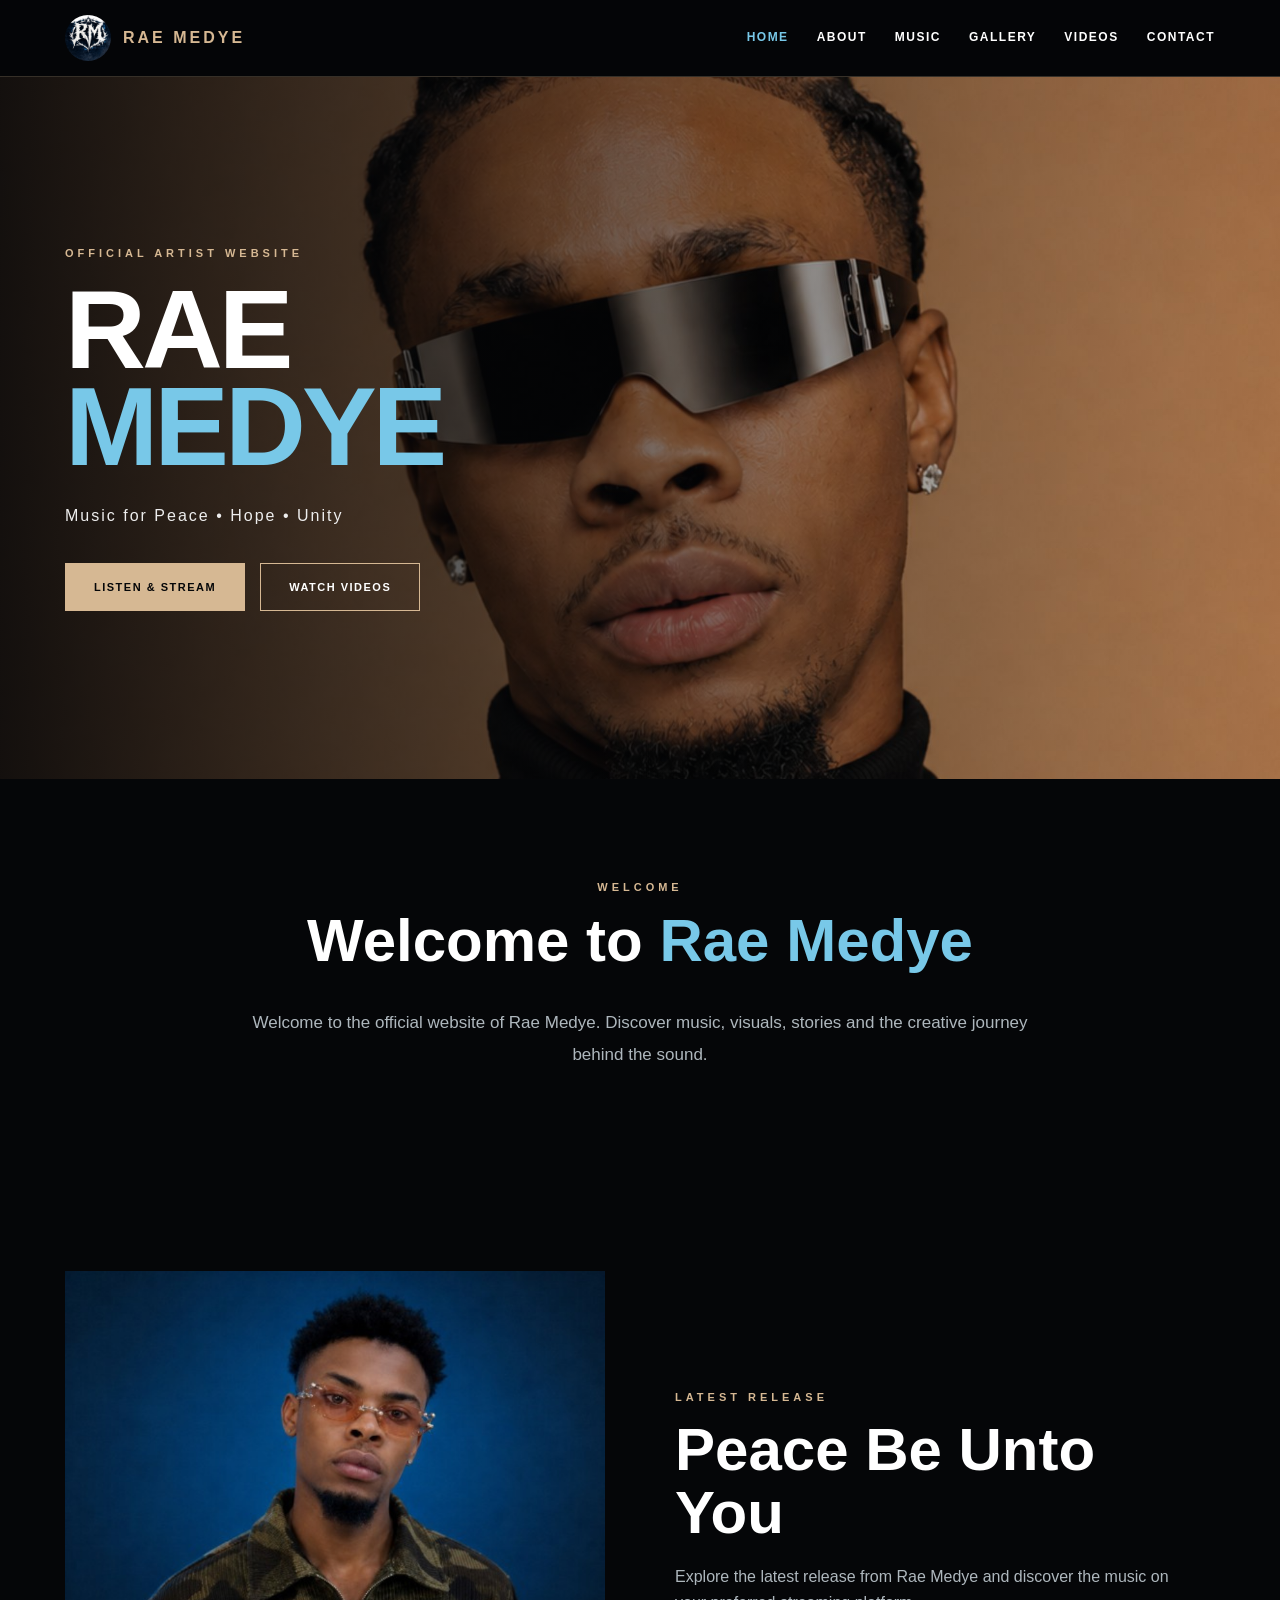
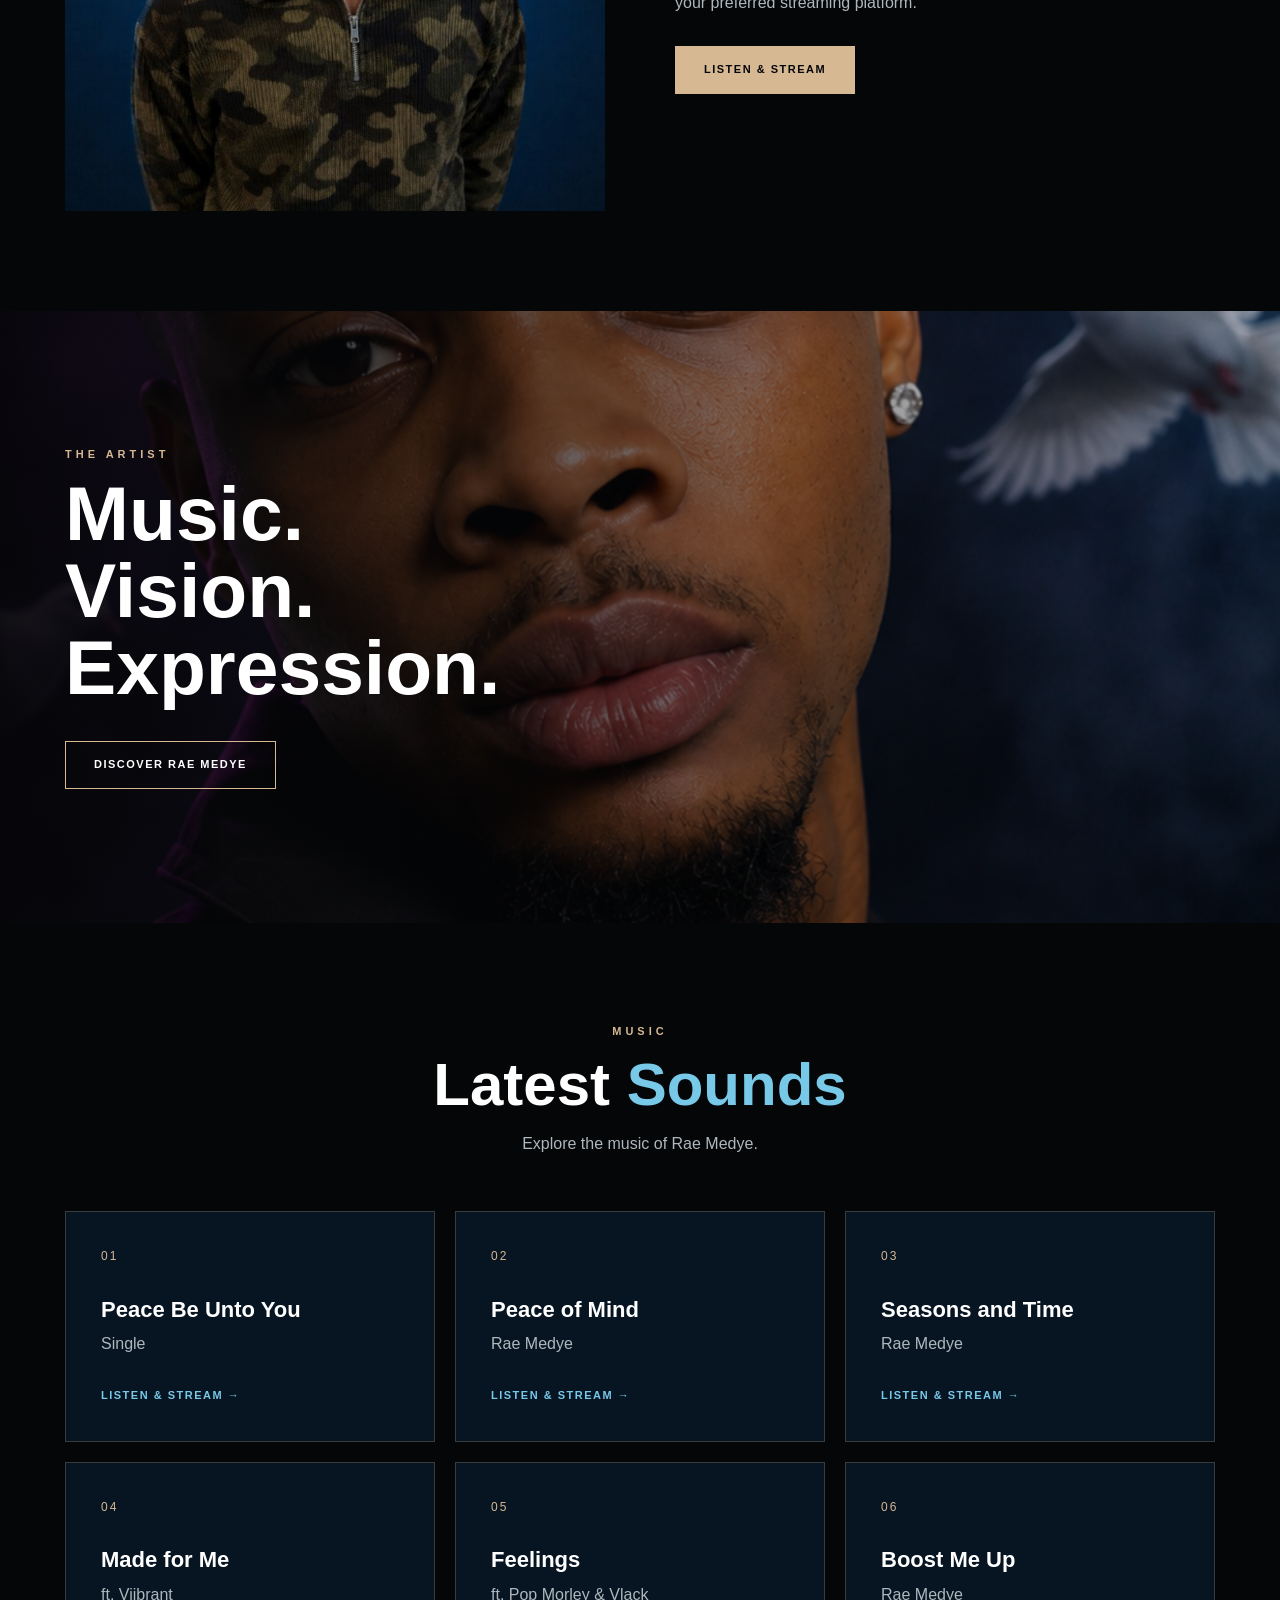
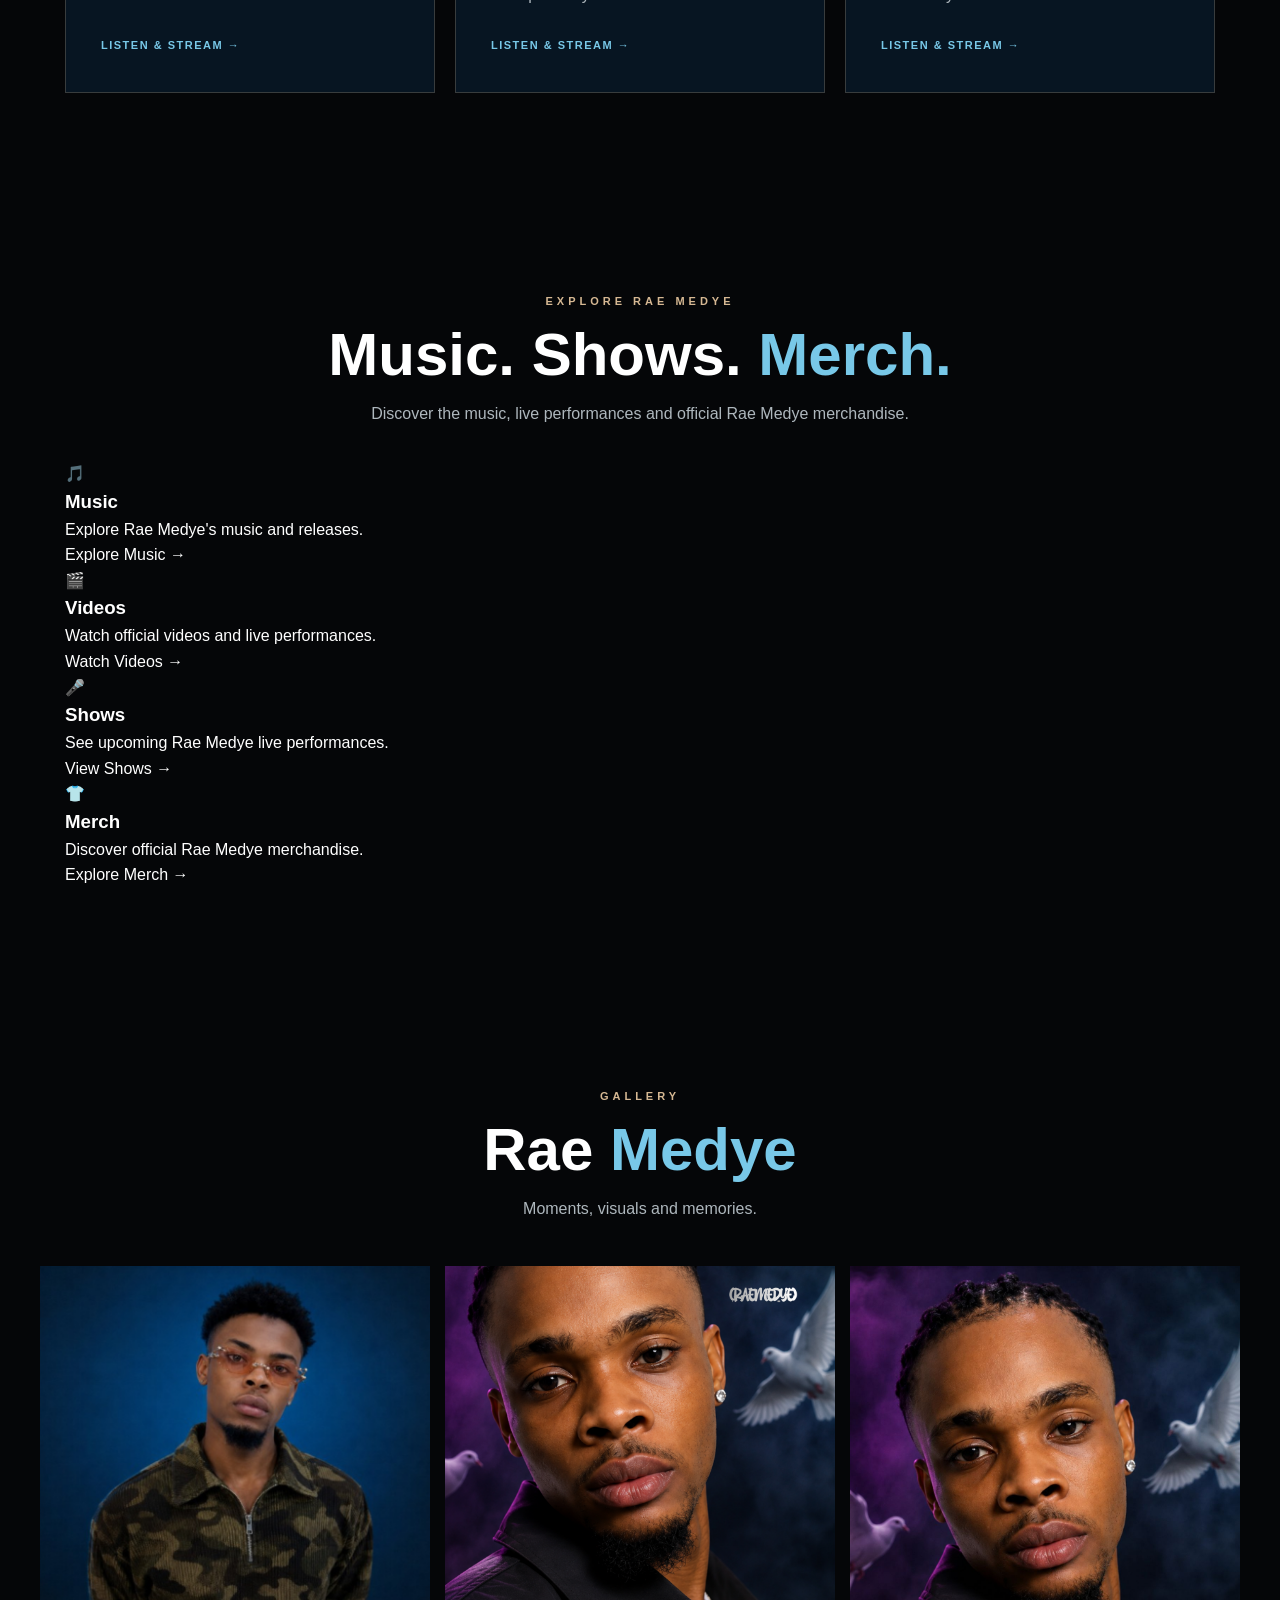
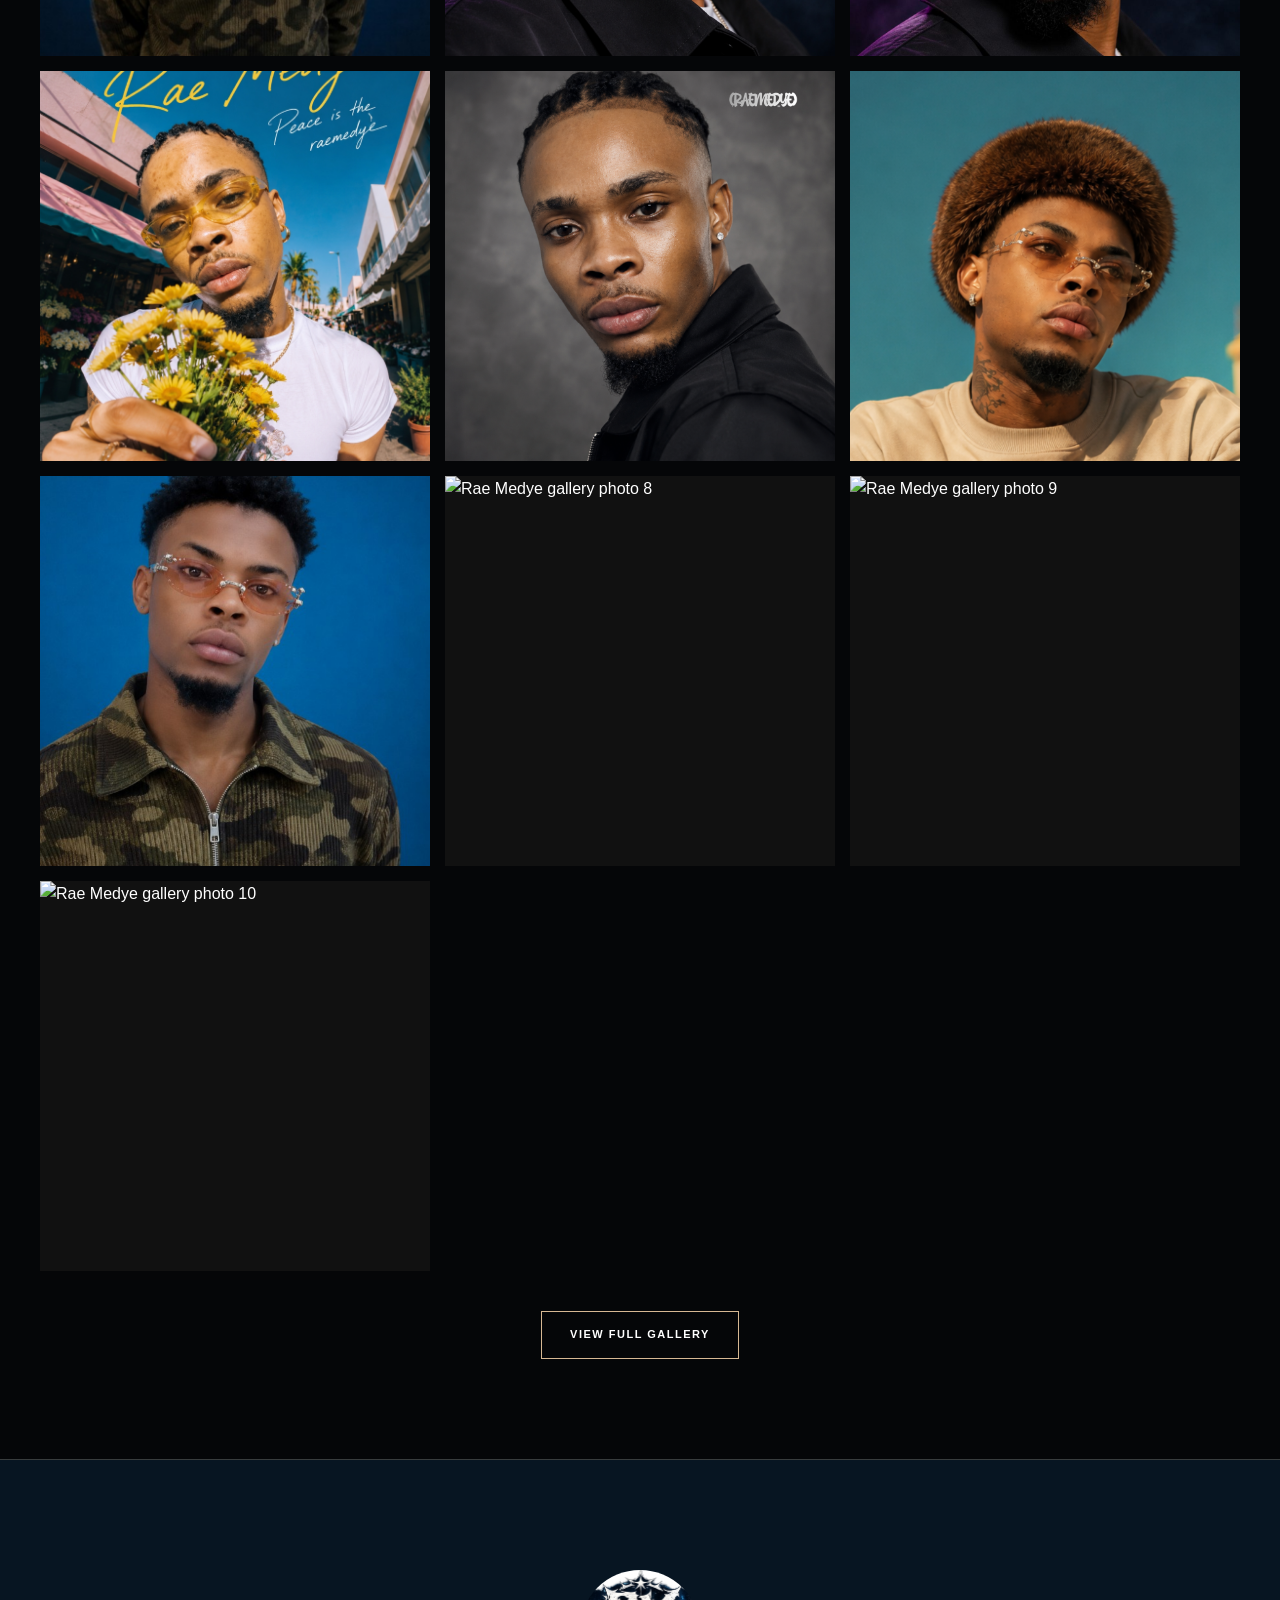
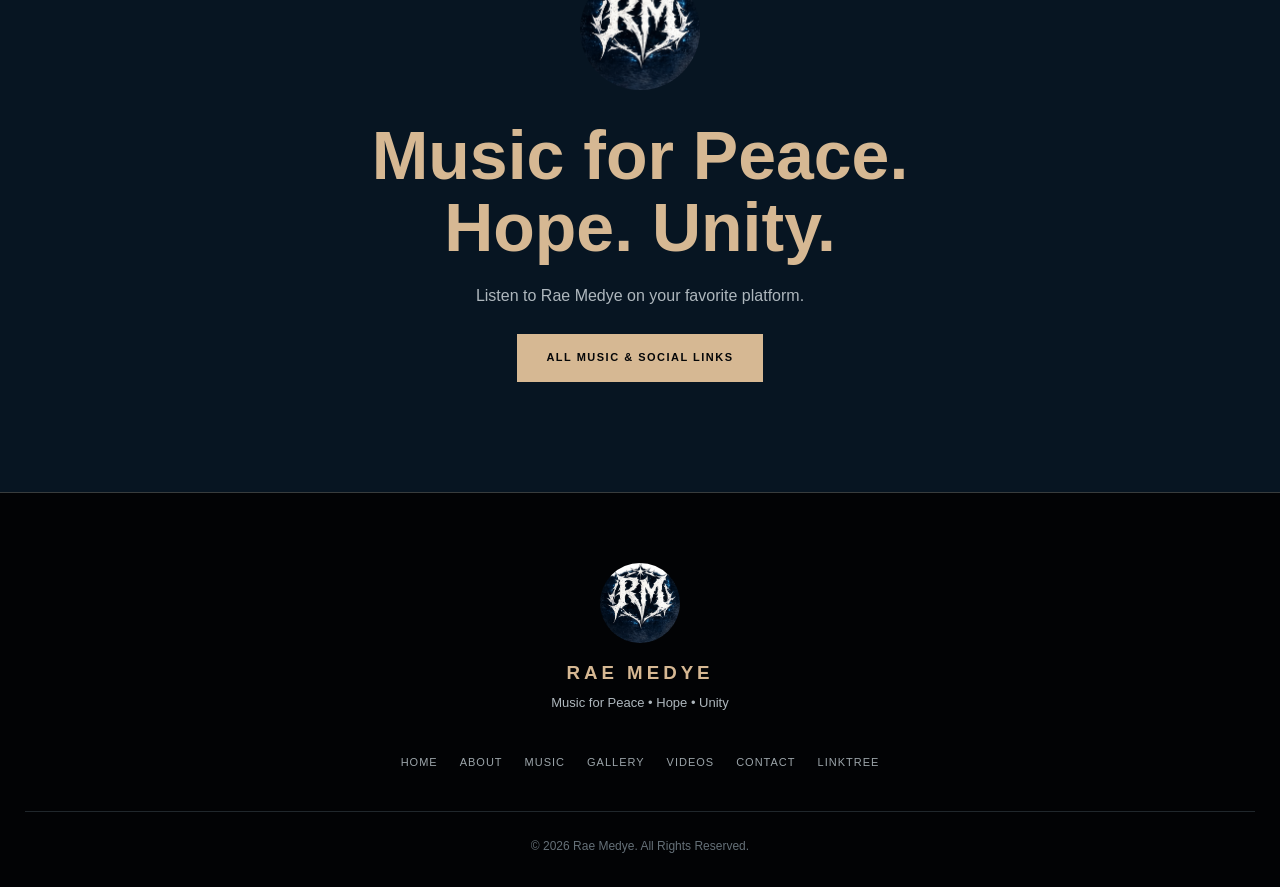
==== commit 3cef494a: "Add Shows and Merch feature cards" ====
--- a/index.html
+++ b/index.html
@@ -383,7 +383,117 @@
     </section>
 
 
-    <!-- GALLERY -->
+        <!-- SHOWS & MERCH -->
+
+    <section class="artist-world section">
+
+        <div class="section-heading center">
+
+            <p class="small-title">
+                EXPLORE RAE MEDYE
+            </p>
+
+            <h2>
+                Music. Shows.
+                <span>Merch.</span>
+            </h2>
+
+            <p class="section-description">
+                Discover the music, live performances and official
+                Rae Medye merchandise.
+            </p>
+
+        </div>
+
+
+        <div class="artist-world-grid">
+
+            <a href="music.html" class="artist-world-card">
+
+                <div class="artist-world-icon">
+                    🎵
+                </div>
+
+                <h3>
+                    Music
+                </h3>
+
+                <p>
+                    Explore Rae Medye's music and releases.
+                </p>
+
+                <span>
+                    Explore Music →
+                </span>
+
+            </a>
+
+
+            <a href="videos.html" class="artist-world-card">
+
+                <div class="artist-world-icon">
+                    🎬
+                </div>
+
+                <h3>
+                    Videos
+                </h3>
+
+                <p>
+                    Watch official videos and live performances.
+                </p>
+
+                <span>
+                    Watch Videos →
+                </span>
+
+            </a>
+
+
+            <a href="shows.html" class="artist-world-card">
+
+                <div class="artist-world-icon">
+                    🎤
+                </div>
+
+                <h3>
+                    Shows
+                </h3>
+
+                <p>
+                    See upcoming Rae Medye live performances.
+                </p>
+
+                <span>
+                    View Shows →
+                </span>
+
+            </a>
+
+
+            <a href="merch.html" class="artist-world-card">
+
+                <div class="artist-world-icon">
+                    👕
+                </div>
+
+                <h3>
+                    Merch
+                </h3>
+
+                <p>
+                    Discover official Rae Medye merchandise.
+                </p>
+
+                <span>
+                    Explore Merch →
+                </span>
+
+            </a>
+
+        </div>
+
+    </section><!-- GALLERY -->
 
     <section class="gallery-preview section">
 
--- a/style.css
+++ b/style.css
@@ -1,6 +1,18 @@
-/* =====================================================
-   RAE MEDYE — OFFICIAL WEBSITE
-   ===================================================== */
+/* =========================================================
+   RAE MEDYE — COMPLETE RESPONSIVE WEBSITE STYLES
+   ========================================================= */
+
+:root {
+    --black: #050608;
+    --navy: #071522;
+    --navy-light: #0d2234;
+    --sky: #78c8e8;
+    --gold: #d6b893;
+    --gold-light: #ead4b3;
+    --white: #ffffff;
+    --muted: #aeb7bd;
+    --line: rgba(214, 184, 147, 0.24);
+}
 
 * {
     margin: 0;
@@ -13,8 +25,11 @@
 }
 
 body {
-    background: #050505;
-    color: #ffffff;
+    width: 100%;
+    min-height: 100%;
+    overflow-x: hidden;
+    background: var(--black);
+    color: var(--white);
     font-family: Arial, Helvetica, sans-serif;
     line-height: 1.6;
 }
@@ -30,35 +45,24 @@
 }
 
 
-/* ================= COLORS ================= */
-
-:root {
-    --black: #050505;
-    --dark: #0b0b0b;
-    --dark-grey: #151515;
-    --gold: #d6b893;
-    --light-gold: #ead4b3;
-    --white: #ffffff;
-    --grey: #a8a8a8;
-    --border: rgba(214, 184, 147, 0.25);
-}
-
-
-/* ================= HEADER ================= */
+/* =========================================================
+   HEADER
+   ========================================================= */
 
 .site-header {
     position: sticky;
     top: 0;
     z-index: 1000;
-    background: rgba(5, 5, 5, 0.96);
-    border-bottom: 1px solid var(--border);
+    width: 100%;
+    background: rgba(5, 6, 8, 0.96);
+    border-bottom: 1px solid var(--line);
     backdrop-filter: blur(12px);
 }
 
 .nav-container {
     width: min(1200px, 100%);
     min-height: 76px;
-    margin: auto;
+    margin: 0 auto;
     padding: 0 25px;
 
     display: flex;
@@ -75,13 +79,13 @@
 .brand img {
     width: 46px;
     height: 46px;
+    border-radius: 50%;
     object-fit: cover;
-    border-radius: 50%;
 }
 
 .brand span {
     color: var(--gold);
-    font-size: 17px;
+    font-size: 16px;
     font-weight: 700;
     letter-spacing: 3px;
 }
@@ -93,160 +97,41 @@
 }
 
 .navigation a {
-    color: #ffffff;
-    font-size: 13px;
+    color: #fff;
+    font-size: 12px;
+    font-weight: 600;
+    letter-spacing: 1.5px;
     text-transform: uppercase;
-    letter-spacing: 1.5px;
-    transition: color 0.3s ease;
+    transition: color .3s ease;
 }
 
 .navigation a:hover,
 .navigation a.active {
-    color: var(--gold);
+    color: var(--sky);
 }
 
 .menu-toggle {
     display: none;
     border: 0;
     background: transparent;
-    color: white;
+    color: #fff;
     font-size: 28px;
     cursor: pointer;
 }
 
 
-/* ================= HERO ================= */
-
-.hero {
-    position: relative;
-    min-height: 78vh;
-    display: flex;
-    align-items: center;
-    overflow: hidden;
-}
-
-.hero-image {
-    position: absolute;
-    inset: 0;
-}
-
-.hero-image img {
-    width: 100%;
-    height: 100%;
-    object-fit: cover;
-    object-position: center;
-}
-
-.hero-overlay {
-    position: absolute;
-    inset: 0;
-
-    background:
-        linear-gradient(
-            90deg,
-            rgba(0, 0, 0, 0.90) 0%,
-            rgba(0, 0, 0, 0.62) 45%,
-            rgba(0, 0, 0, 0.18) 100%
-        );
-}
-
-.hero-content {
-    position: relative;
-    z-index: 2;
-    width: min(1200px, 100%);
-    margin: auto;
-    padding: 80px 25px;
-}
-
-.hero-label {
-    color: var(--gold);
-    font-size: 12px;
-    font-weight: 700;
-    letter-spacing: 4px;
-    margin-bottom: 20px;
-}
-
-.hero h1 {
-    font-size: clamp(60px, 9vw, 110px);
-    line-height: 0.86;
-    letter-spacing: -4px;
-    font-weight: 800;
-}
-
-.hero h1 span {
-    display: block;
-    color: var(--gold);
-}
-
-.hero-tagline {
-    margin-top: 28px;
-    color: #eeeeee;
-    font-size: 17px;
-    letter-spacing: 2px;
-}
-
-.hero-buttons {
-    display: flex;
-    gap: 15px;
-    margin-top: 35px;
-}
-
-
-/* ================= BUTTONS ================= */
-
-.btn {
-    display: inline-flex;
-    align-items: center;
-    justify-content: center;
-
-    min-height: 48px;
-    padding: 0 28px;
-
-    border: 1px solid var(--gold);
-
-    font-size: 12px;
-    font-weight: 700;
-    letter-spacing: 1.5px;
-    text-transform: uppercase;
-
-    transition:
-        background 0.3s ease,
-        color 0.3s ease,
-        transform 0.3s ease;
-}
-
-.btn-primary {
-    background: var(--gold);
-    color: #050505;
-}
-
-.btn-primary:hover {
-    background: var(--light-gold);
-    transform: translateY(-2px);
-}
-
-.btn-outline {
-    background: transparent;
-    color: white;
-}
-
-.btn-outline:hover {
-    background: var(--gold);
-    color: #050505;
-    transform: translateY(-2px);
-}
-
-
-/* ================= GENERAL SECTIONS ================= */
+/* =========================================================
+   GENERAL
+   ========================================================= */
 
 .section {
     width: min(1200px, 100%);
-    margin: auto;
+    margin: 0 auto;
     padding: 100px 25px;
 }
 
 .section-heading {
-    margin-bottom: 30px;
+    margin-bottom: 35px;
 }
 
 .section-heading.center {
@@ -263,21 +148,140 @@
 }
 
 .section-heading h2 {
-    font-size: clamp(35px, 5vw, 58px);
-    line-height: 1.1;
+    font-size: clamp(36px, 5vw, 60px);
+    line-height: 1.05;
 }
 
 .section-heading h2 span {
+    color: var(--sky);
+}
+
+.section-description {
+    color: var(--muted);
+    margin-top: 15px;
+}
+
+.btn {
+    display: inline-flex;
+    align-items: center;
+    justify-content: center;
+
+    min-height: 48px;
+    padding: 0 28px;
+
+    border: 1px solid var(--gold);
+
+    font-size: 11px;
+    font-weight: 700;
+    letter-spacing: 1.5px;
+    text-transform: uppercase;
+
+    transition: all .3s ease;
+}
+
+.btn-primary {
+    background: var(--gold);
+    color: var(--black);
+}
+
+.btn-primary:hover {
+    background: var(--gold-light);
+    transform: translateY(-2px);
+}
+
+.btn-outline {
+    color: #fff;
+    background: transparent;
+}
+
+.btn-outline:hover {
+    background: var(--gold);
+    color: var(--black);
+    transform: translateY(-2px);
+}
+
+
+/* =========================================================
+   HOMEPAGE HERO
+   ========================================================= */
+
+.hero {
+    position: relative;
+    min-height: 78vh;
+    display: flex;
+    align-items: center;
+    overflow: hidden;
+}
+
+.hero-image {
+    position: absolute;
+    inset: 0;
+}
+
+.hero-image img {
+    width: 100%;
+    height: 100%;
+    object-fit: cover;
+    object-position: center;
+}
+
+.hero-overlay {
+    position: absolute;
+    inset: 0;
+    background:
+        linear-gradient(
+            90deg,
+            rgba(5, 6, 8, .92),
+            rgba(5, 6, 8, .55),
+            rgba(5, 6, 8, .12)
+        );
+}
+
+.hero-content {
+    position: relative;
+    z-index: 2;
+    width: min(1200px, 100%);
+    margin: 0 auto;
+    padding: 90px 25px;
+}
+
+.hero-label {
     color: var(--gold);
-}
-
-.section-description {
-    color: var(--grey);
-    margin-top: 15px;
-}
-
-
-/* ================= INTRO ================= */
+    font-size: 11px;
+    font-weight: 700;
+    letter-spacing: 4px;
+    margin-bottom: 20px;
+}
+
+.hero h1 {
+    font-size: clamp(62px, 9vw, 112px);
+    line-height: .86;
+    letter-spacing: -4px;
+}
+
+.hero h1 span {
+    display: block;
+    color: var(--sky);
+}
+
+.hero-tagline {
+    margin-top: 28px;
+    color: #eee;
+    font-size: 16px;
+    letter-spacing: 2px;
+}
+
+.hero-buttons {
+    display: flex;
+    flex-wrap: wrap;
+    gap: 15px;
+    margin-top: 35px;
+}
+
+
+/* =========================================================
+   INTRO
+   ========================================================= */
 
 .intro {
     max-width: 850px;
@@ -285,17 +289,19 @@
 }
 
 .intro-text {
-    color: var(--grey);
+    color: var(--muted);
     font-size: 17px;
     line-height: 1.9;
 }
 
 
-/* ================= RELEASE ================= */
+/* =========================================================
+   LATEST RELEASE
+   ========================================================= */
 
 .release {
     display: grid;
-    grid-template-columns: 1fr 1fr;
+    grid-template-columns: minmax(0, 1fr) minmax(0, 1fr);
     gap: 70px;
     align-items: center;
 }
@@ -308,31 +314,28 @@
     width: 100%;
     aspect-ratio: 1 / 1;
     object-fit: cover;
-    transition: transform 0.6s ease;
-}
-
-.release-image:hover img {
-    transform: scale(1.04);
 }
 
 .release-content h2 {
-    font-size: clamp(35px, 5vw, 58px);
+    font-size: clamp(38px, 5vw, 60px);
     line-height: 1.05;
     margin-bottom: 20px;
 }
 
 .release-content > p:not(.small-title) {
-    color: var(--grey);
-    max-width: 500px;
+    color: var(--muted);
+    max-width: 520px;
     margin-bottom: 30px;
 }
 
 
-/* ================= FEATURE ================= */
+/* =========================================================
+   HOMEPAGE ARTIST FEATURE
+   ========================================================= */
 
 .feature {
     position: relative;
-    min-height: 70vh;
+    min-height: 68vh;
     overflow: hidden;
 }
 
@@ -342,17 +345,18 @@
     width: 100%;
     height: 100%;
     object-fit: cover;
+    object-position: center;
 }
 
 .feature-overlay {
     position: absolute;
     inset: 0;
-
     background:
         linear-gradient(
             90deg,
-            rgba(0, 0, 0, 0.90),
-            rgba(0, 0, 0, 0.22)
+            rgba(5, 6, 8, .94),
+            rgba(5, 6, 8, .55),
+            rgba(5, 6, 8, .12)
         );
 }
 
@@ -360,22 +364,35 @@
     position: relative;
     z-index: 2;
     width: min(1200px, 100%);
-    margin: auto;
-    padding: 120px 25px;
+    min-height: 68vh;
+    margin: 0 auto;
+    padding: 100px 25px;
+
+    display: flex;
+    flex-direction: column;
+    justify-content: center;
+    align-items: flex-start;
 }
 
 .feature-content h2 {
-    font-size: clamp(42px, 6vw, 75px);
+    max-width: 700px;
+    font-size: clamp(45px, 6vw, 78px);
     line-height: 1;
     margin-bottom: 35px;
 }
 
-
-/* ================= MUSIC ================= */
+.feature-content h2 span {
+    color: var(--sky);
+}
+
+
+/* =========================================================
+   MUSIC
+   ========================================================= */
 
 .music-grid {
     display: grid;
-    grid-template-columns: repeat(3, 1fr);
+    grid-template-columns: repeat(3, minmax(0, 1fr));
     gap: 20px;
     margin-top: 55px;
 }
@@ -383,58 +400,65 @@
 .music-card {
     min-height: 220px;
     padding: 35px;
-    background: var(--dark-grey);
-    border: 1px solid var(--border);
-    transition:
-        transform 0.3s ease,
-        border-color 0.3s ease;
+    background: var(--navy);
+    border: 1px solid var(--line);
+    transition: transform .3s ease, border-color .3s ease;
 }
 
 .music-card:hover {
     transform: translateY(-5px);
-    border-color: var(--gold);
+    border-color: var(--sky);
 }
 
 .music-number {
     color: var(--gold);
-    font-size: 13px;
+    font-size: 12px;
     letter-spacing: 2px;
-    margin-bottom: 35px;
+    margin-bottom: 30px;
 }
 
 .music-card h3 {
-    font-size: 23px;
+    font-size: 22px;
     line-height: 1.2;
     margin-bottom: 8px;
 }
 
 .music-card p {
-    color: var(--grey);
-    margin-bottom: 25px;
+    color: var(--muted);
+    margin-bottom: 24px;
 }
 
 .music-card a {
-    color: var(--gold);
-    font-size: 12px;
+    color: var(--sky);
+    font-size: 11px;
     font-weight: 700;
-    letter-spacing: 2px;
+    letter-spacing: 1.5px;
     text-transform: uppercase;
 }
 
 
-/* ================= GALLERY ================= */
+/* =========================================================
+   GALLERY
+   ========================================================= */
+
+.gallery-preview {
+    width: 100%;
+    max-width: 1250px;
+}
 
 .gallery-grid {
+    width: 100%;
     display: grid;
-    grid-template-columns: repeat(3, 1fr);
-    gap: 12px;
-    margin-top: 50px;
+    grid-template-columns: repeat(3, minmax(0, 1fr));
+    gap: 15px;
+    margin-top: 45px;
 }
 
 .gallery-item {
-    position: relative;
+    display: block;
+    width: 100%;
+    aspect-ratio: 1 / 1;
     overflow: hidden;
-    aspect-ratio: 1 / 1;
     background: #111;
 }
 
@@ -442,11 +466,11 @@
     width: 100%;
     height: 100%;
     object-fit: cover;
-    transition: transform 0.6s ease;
+    transition: transform .5s ease;
 }
 
 .gallery-item:hover img {
-    transform: scale(1.06);
+    transform: scale(1.05);
 }
 
 .center-button {
@@ -455,115 +479,324 @@
 }
 
 
-/* ================= BRAND MESSAGE ================= */
+/* =========================================================
+   ABOUT PAGE HERO
+   ========================================================= */
+
+.about-hero {
+    position: relative;
+    min-height: 58vh;
+    overflow: hidden;
+}
+
+.about-hero > img {
+    width: 100%;
+    height: 58vh;
+    object-fit: cover;
+    object-position: center;
+}
+
+.about-hero-overlay {
+    position: absolute;
+    inset: 0;
+    background:
+        linear-gradient(
+            90deg,
+            rgba(5, 6, 8, .88),
+            rgba(5, 6, 8, .42),
+            rgba(5, 6, 8, .12)
+        );
+}
+
+.about-hero-content {
+    position: absolute;
+    inset: 0;
+    width: min(1200px, 100%);
+    margin: auto;
+    padding: 80px 25px;
+
+    display: flex;
+    flex-direction: column;
+    justify-content: center;
+    align-items: flex-start;
+}
+
+.about-hero-content h1 {
+    font-size: clamp(50px, 7vw, 85px);
+    line-height: .95;
+}
+
+.about-hero-content h1 span {
+    color: var(--sky);
+    display: block;
+}
+
+.about-hero-content > p:last-child {
+    margin-top: 20px;
+    color: #eee;
+    font-size: 16px;
+}
+
+
+/* =========================================================
+   ABOUT INTRO
+   ========================================================= */
+
+.about-intro {
+    display: grid;
+    grid-template-columns: minmax(0, .8fr) minmax(0, 1.2fr);
+    gap: 70px;
+    align-items: start;
+}
+
+.about-intro-heading h2 {
+    font-size: clamp(38px, 5vw, 60px);
+    line-height: 1;
+}
+
+.about-intro-heading h2 span {
+    color: var(--sky);
+}
+
+.about-intro-text {
+    color: var(--muted);
+    font-size: 17px;
+    line-height: 1.9;
+}
+
+.about-intro-text p + p {
+    margin-top: 25px;
+}
+
+
+/* =========================================================
+   BIOGRAPHY
+   ========================================================= */
+
+.biography {
+    display: grid;
+    grid-template-columns: minmax(0, .95fr) minmax(0, 1.05fr);
+    gap: 70px;
+    align-items: center;
+}
+
+.biography-image {
+    width: 100%;
+    overflow: hidden;
+}
+
+.biography-image img {
+    width: 100%;
+    aspect-ratio: 4 / 5;
+    object-fit: cover;
+}
+
+.biography-content {
+    width: 100%;
+}
+
+.biography-content h2 {
+    font-size: clamp(38px, 5vw, 60px);
+    line-height: 1;
+    margin-bottom: 25px;
+}
+
+.biography-content p:not(.small-title) {
+    color: var(--muted);
+    font-size: 17px;
+    line-height: 1.9;
+    margin-bottom: 22px;
+}
+
+
+/* =========================================================
+   VISION
+   ========================================================= */
+
+.vision-grid {
+    display: grid;
+    grid-template-columns: repeat(3, minmax(0, 1fr));
+    gap: 20px;
+    margin-top: 50px;
+}
+
+.vision-card {
+    padding: 35px;
+    background: var(--navy);
+    border: 1px solid var(--line);
+}
+
+.vision-card > span {
+    color: var(--gold);
+    font-size: 12px;
+    letter-spacing: 2px;
+}
+
+.vision-card h3 {
+    color: var(--sky);
+    font-size: 28px;
+    margin: 25px 0 12px;
+}
+
+.vision-card p {
+    color: var(--muted);
+    line-height: 1.7;
+}
+
+
+/* =========================================================
+   ABOUT FEATURE
+   ========================================================= */
+
+.about-feature {
+    position: relative;
+    min-height: 65vh;
+    overflow: hidden;
+}
+
+.about-feature > img {
+    position: absolute;
+    inset: 0;
+    width: 100%;
+    height: 100%;
+    object-fit: cover;
+}
+
+.about-feature-overlay {
+    position: absolute;
+    inset: 0;
+    background: rgba(5, 6, 8, .58);
+}
+
+.about-feature-content {
+    position: relative;
+    z-index: 2;
+    width: min(1200px, 100%);
+    min-height: 65vh;
+    margin: auto;
+    padding: 100px 25px;
+
+    display: flex;
+    flex-direction: column;
+    justify-content: center;
+    align-items: flex-start;
+}
+
+.about-feature-content h2 {
+    max-width: 750px;
+    font-size: clamp(42px, 6vw, 72px);
+    line-height: 1;
+    margin-bottom: 35px;
+}
+
+.about-feature-content h2 span {
+    color: var(--sky);
+}
+
+
+/* =========================================================
+   MESSAGE
+   ========================================================= */
 
 .message {
-    padding: 120px 25px;
+    padding: 110px 25px;
     text-align: center;
-    background: #080808;
-    border-top: 1px solid var(--border);
-    border-bottom: 1px solid var(--border);
+    background: var(--navy);
+    border-top: 1px solid var(--line);
+    border-bottom: 1px solid var(--line);
 }
 
 .message img {
-    width: 130px;
-    height: 130px;
+    width: 120px;
+    height: 120px;
+    margin: 0 auto 30px;
+    border-radius: 50%;
     object-fit: cover;
-    border-radius: 50%;
-    margin: 0 auto 30px;
 }
 
 .message h2 {
     color: var(--gold);
-    font-size: clamp(35px, 6vw, 65px);
+    font-size: clamp(38px, 6vw, 68px);
     line-height: 1.05;
 }
 
 .message p {
-    color: var(--grey);
-    margin-top: 20px;
-}
-
-
-/* ================= FOOTER ================= */
+    max-width: 600px;
+    margin: 20px auto 0;
+    color: var(--muted);
+}
+
+
+/* =========================================================
+   FOOTER
+   ========================================================= */
 
 .site-footer {
     padding: 70px 25px 30px;
     text-align: center;
-    background: #020202;
+    background: #020305;
 }
 
 .footer-logo img {
     width: 80px;
     height: 80px;
+    margin: auto;
+    border-radius: 50%;
     object-fit: cover;
-    border-radius: 50%;
-    margin: auto;
 }
 
 .footer-logo h3 {
     color: var(--gold);
+    margin-top: 15px;
     letter-spacing: 4px;
-    margin-top: 15px;
 }
 
 .footer-logo p {
-    color: var(--grey);
+    color: var(--muted);
     font-size: 13px;
     margin-top: 5px;
 }
 
 .footer-links {
     display: flex;
+    flex-wrap: wrap;
     justify-content: center;
-    flex-wrap: wrap;
-    gap: 25px;
+    gap: 22px;
     margin: 40px 0;
 }
 
 .footer-links a {
-    color: #aaa;
-    font-size: 12px;
+    color: #9ca5aa;
+    font-size: 11px;
     text-transform: uppercase;
     letter-spacing: 1px;
 }
 
 .footer-links a:hover {
-    color: var(--gold);
+    color: var(--sky);
 }
 
 .copyright {
     padding-top: 25px;
-    border-top: 1px solid #222;
+    border-top: 1px solid #20272c;
 }
 
 .copyright p {
-    color: #666;
+    color: #657078;
     font-size: 12px;
 }
 
 
-/* ================= TABLET ================= */
-
-@media (max-width: 900px) {
-
-    .navigation {
-        gap: 15px;
-    }
-
-    .release {
-        gap: 40px;
-    }
-
-    .music-grid {
-        grid-template-columns: 1fr 1fr;
-    }
-}
-
-
-/* ================= MOBILE ================= */
-
-@media (max-width: 700px) {
+/* =========================================================
+   MOBILE
+   ========================================================= */
+
+@media (max-width: 768px) {
+
+    body {
+        width: 100%;
+        overflow-x: hidden;
+    }
 
     .nav-container {
         min-height: 68px;
@@ -594,10 +827,10 @@
         flex-direction: column;
         align-items: stretch;
 
-        padding: 15px 20px;
-
-        background: #080808;
-        border-bottom: 1px solid var(--border);
+        padding: 12px 20px;
+
+        background: #050608;
+        border-bottom: 1px solid var(--line);
     }
 
     .navigation.open {
@@ -606,7 +839,16 @@
 
     .navigation a {
         padding: 14px 5px;
-        border-bottom: 1px solid #1b1b1b;
+        border-bottom: 1px solid #182027;
+    }
+
+    .section {
+        width: 100%;
+        padding: 70px 20px;
+    }
+
+    .small-title {
+        letter-spacing: 3px;
     }
 
 
@@ -624,8 +866,8 @@
         background:
             linear-gradient(
                 180deg,
-                rgba(0, 0, 0, 0.25),
-                rgba(0, 0, 0, 0.92)
+                rgba(5, 6, 8, .18),
+                rgba(5, 6, 8, .94)
             );
     }
 
@@ -635,7 +877,7 @@
     }
 
     .hero h1 {
-        font-size: 64px;
+        font-size: 62px;
         letter-spacing: -2px;
     }
 
@@ -649,15 +891,8 @@
         width: 100%;
     }
 
-    .btn {
+    .hero-buttons .btn {
         width: 100%;
-    }
-
-
-    /* SECTIONS */
-
-    .section {
-        padding: 70px 20px;
     }
 
 
@@ -669,14 +904,24 @@
     }
 
 
-    /* FEATURE */
+    /* ARTIST FEATURE */
 
     .feature {
-        min-height: 65vh;
+        min-height: 68vh;
+    }
+
+    .feature > img {
+        object-position: center;
     }
 
     .feature-content {
-        padding: 100px 20px;
+        min-height: 68vh;
+        padding: 90px 20px;
+        justify-content: flex-end;
+    }
+
+    .feature-content h2 {
+        font-size: 47px;
     }
 
 
@@ -685,14 +930,128 @@
     .music-grid {
         grid-template-columns: 1fr;
         gap: 15px;
+        margin-top: 40px;
     }
 
 
     /* GALLERY */
 
+    .gallery-preview {
+        padding-left: 15px;
+        padding-right: 15px;
+    }
+
     .gallery-grid {
-        grid-template-columns: 1fr 1fr;
-        gap: 8px;
+        grid-template-columns: 1fr;
+        gap: 15px;
+        margin-top: 35px;
+        padding: 0;
+    }
+
+    .gallery-item {
+        aspect-ratio: 4 / 3;
+    }
+
+
+    /* ABOUT HERO */
+
+    .about-hero {
+        min-height: 58vh;
+    }
+
+    .about-hero > img {
+        height: 58vh;
+    }
+
+    .about-hero-content {
+        padding: 70px 20px;
+        justify-content: flex-end;
+    }
+
+    .about-hero-content h1 {
+        font-size: 52px;
+    }
+
+
+    /* ABOUT INTRO */
+
+    .about-intro {
+        display: flex;
+        flex-direction: column;
+        gap: 30px;
+    }
+
+    .about-intro-heading,
+    .about-intro-text {
+        width: 100%;
+        max-width: 100%;
+    }
+
+    .about-intro-text {
+        font-size: 16px;
+    }
+
+
+    /* BIOGRAPHY */
+
+    .biography {
+        display: flex;
+        flex-direction: column;
+        width: 100%;
+        gap: 35px;
+    }
+
+    .biography-image,
+    .biography-content {
+        width: 100%;
+        max-width: 100%;
+    }
+
+    .biography-image img {
+        width: 100%;
+        aspect-ratio: 4 / 5;
+    }
+
+    .biography-content {
+        display: block;
+    }
+
+    .biography-content h2 {
+        font-size: 42px;
+    }
+
+    .biography-content p:not(.small-title) {
+        width: 100%;
+        font-size: 16px;
+        line-height: 1.8;
+        overflow-wrap: normal;
+        word-break: normal;
+    }
+
+
+    /* VISION */
+
+    .vision-grid {
+        grid-template-columns: 1fr;
+        gap: 15px;
+        margin-top: 35px;
+    }
+
+
+    /* ABOUT FEATURE */
+
+    .about-feature {
+        min-height: 65vh;
+    }
+
+    .about-feature-content {
+        min-height: 65vh;
+        padding: 80px 20px;
+        justify-content: flex-end;
+    }
+
+    .about-feature-content h2 {
+        font-size: 45px;
     }
 
 
@@ -702,16 +1061,28 @@
         padding: 80px 20px;
     }
 
+    .message h2 {
+        font-size: 42px;
+    }
+
 
     /* FOOTER */
 
+    .site-footer {
+        padding-left: 20px;
+        padding-right: 20px;
+    }
+
     .footer-links {
-        gap: 15px;
-    }
-}
-
-
-/* ================= SMALL PHONES ================= */
+        gap: 14px;
+    }
+
+}
+
+
+/* =========================================================
+   SMALL PHONES
+   ========================================================= */
 
 @media (max-width: 400px) {
 
@@ -719,11 +1090,626 @@
         font-size: 54px;
     }
 
-    .hero-label {
-        letter-spacing: 2px;
-    }
-
-    .section-heading h2 {
-        font-size: 35px;
-    }
-}
+    .about-hero-content h1 {
+        font-size: 45px;
+    }
+
+    .feature-content h2 {
+        font-size: 42px;
+    }
+
+    .about-feature-content h2 {
+        font-size: 40px;
+    }
+
+   }
+/* =========================================================
+   FULL GALLERY PAGE
+   ========================================================= */
+
+.gallery-intro {
+    padding-bottom: 20px;
+}
+
+.gallery-page-grid {
+    width: min(1200px, 100%);
+    margin: 0 auto;
+    padding: 20px 25px 100px;
+
+    display: grid;
+    grid-template-columns: repeat(3, minmax(0, 1fr));
+    gap: 18px;
+}
+
+.gallery-photo {
+    width: 100%;
+    aspect-ratio: 1 / 1;
+    overflow: hidden;
+    background: #111;
+}
+
+.gallery-photo img {
+    width: 100%;
+    height: 100%;
+    object-fit: cover;
+    transition: transform .5s ease;
+}
+
+.gallery-photo:hover img {
+    transform: scale(1.05);
+}
+
+@media (max-width: 768px) {
+
+    .gallery-intro {
+        padding-bottom: 10px;
+    }
+
+    .gallery-page-grid {
+        grid-template-columns: 1fr;
+        gap: 15px;
+        padding: 10px 15px 70px;
+    }
+
+    .gallery-photo {
+        aspect-ratio: 4 / 3;
+    }
+
+   }
+/* =========================================================
+   CONTACT PAGE
+   ========================================================= */
+
+.contact-hero {
+    position: relative;
+    min-height: 55vh;
+    overflow: hidden;
+}
+
+.contact-hero > img {
+    width: 100%;
+    height: 55vh;
+    object-fit: cover;
+}
+
+.contact-hero-overlay {
+    position: absolute;
+    inset: 0;
+    background:
+        linear-gradient(
+            90deg,
+            rgba(5, 6, 8, .88),
+            rgba(5, 6, 8, .45),
+            rgba(5, 6, 8, .12)
+        );
+}
+
+.contact-hero-content {
+    position: absolute;
+    inset: 0;
+    width: min(1200px, 100%);
+    margin: auto;
+    padding: 80px 25px;
+
+    display: flex;
+    flex-direction: column;
+    justify-content: center;
+    align-items: flex-start;
+}
+
+.contact-hero-content h1 {
+    font-size: clamp(50px, 7vw, 85px);
+    line-height: .95;
+}
+
+.contact-hero-content h1 span {
+    display: block;
+    color: var(--sky);
+}
+
+.contact-hero-content > p:last-child {
+    margin-top: 20px;
+    color: #eee;
+}
+
+.contact-section {
+    width: min(1200px, 100%);
+    margin: 0 auto;
+    padding: 90px 25px;
+}
+
+.contact-heading {
+    max-width: 750px;
+    margin-bottom: 55px;
+}
+
+.contact-heading h2 {
+    font-size: clamp(42px, 6vw, 68px);
+    line-height: 1;
+    margin-bottom: 25px;
+}
+
+.contact-heading h2 span {
+    color: var(--sky);
+}
+
+.contact-heading > p:last-child {
+    color: var(--muted);
+    font-size: 17px;
+    line-height: 1.8;
+}
+
+.contact-grid {
+    display: grid;
+    grid-template-columns: repeat(3, minmax(0, 1fr));
+    gap: 20px;
+}
+
+.contact-card {
+    padding: 35px;
+    background: var(--navy);
+    border: 1px solid var(--line);
+}
+
+.contact-icon {
+    color: var(--gold);
+    font-size: 12px;
+    letter-spacing: 2px;
+    margin-bottom: 28px;
+}
+
+.contact-card h3 {
+    color: var(--white);
+    font-size: 23px;
+    line-height: 1.2;
+    margin-bottom: 15px;
+}
+
+.contact-card p {
+    color: var(--muted);
+    line-height: 1.7;
+    margin-bottom: 25px;
+}
+
+.contact-card a {
+    color: var(--sky);
+    font-size: 11px;
+    font-weight: 700;
+    letter-spacing: 1.5px;
+    text-transform: uppercase;
+}
+
+.contact-cta {
+    margin-top: 70px;
+    padding: 70px 30px;
+    text-align: center;
+    background: var(--navy);
+    border: 1px solid var(--line);
+}
+
+.contact-cta img {
+    width: 100px;
+    height: 100px;
+    margin: 0 auto 25px;
+    border-radius: 50%;
+    object-fit: cover;
+}
+
+.contact-cta h2 {
+    font-size: clamp(36px, 5vw, 55px);
+    line-height: 1.05;
+    margin-bottom: 15px;
+}
+
+.contact-cta h2 span {
+    color: var(--sky);
+}
+
+.contact-cta p {
+    color: var(--muted);
+    margin-bottom: 30px;
+}
+
+
+@media (max-width: 768px) {
+
+    .contact-hero {
+        min-height: 55vh;
+    }
+
+    .contact-hero > img {
+        height: 55vh;
+    }
+
+    .contact-hero-content {
+        padding: 70px 20px;
+        justify-content: flex-end;
+    }
+
+    .contact-hero-content h1 {
+        font-size: 50px;
+    }
+
+    .contact-section {
+        padding: 70px 20px;
+    }
+
+    .contact-heading {
+        margin-bottom: 40px;
+    }
+
+    .contact-heading > p:last-child {
+        font-size: 16px;
+    }
+
+    .contact-grid {
+        grid-template-columns: 1fr;
+        gap: 15px;
+    }
+
+    .contact-card {
+        padding: 30px;
+    }
+
+    .contact-cta {
+        margin-top: 50px;
+        padding: 55px 20px;
+       
+    }
+
+   }
+/* =========================================================
+   VIDEOS PAGE
+   ========================================================= */
+
+.video-grid {
+    display: grid;
+    grid-template-columns: repeat(3, minmax(0, 1fr));
+    gap: 20px;
+    margin-top: 50px;
+}
+
+.video-card {
+    background: var(--navy);
+    border: 1px solid var(--line);
+    overflow: hidden;
+}
+
+.video-placeholder {
+    width: 100%;
+    aspect-ratio: 16 / 9;
+
+    display: flex;
+    align-items: center;
+    justify-content: center;
+
+    background:
+        linear-gradient(
+            135deg,
+            var(--navy-light),
+            #050608
+        );
+}
+
+.play-button {
+    width: 64px;
+    height: 64px;
+
+    display: flex;
+    align-items: center;
+    justify-content: center;
+
+    border: 1px solid var(--gold);
+    border-radius: 50%;
+
+    color: var(--gold);
+    font-size: 20px;
+
+    padding-left: 4px;
+}
+
+.video-info {
+    padding: 28px;
+}
+
+.video-info h3 {
+    font-size: 23px;
+    line-height: 1.2;
+    margin-bottom: 10px;
+}
+
+.video-info p {
+    color: var(--muted);
+    line-height: 1.6;
+    margin-bottom: 20px;
+}
+
+.video-info a {
+    color: var(--sky);
+    font-size: 11px;
+    font-weight: 700;
+    letter-spacing: 1.5px;
+    text-transform: uppercase;
+}
+
+
+@media (max-width: 768px) {
+
+    .video-grid {
+        grid-template-columns: 1fr;
+        gap: 18px;
+        margin-top: 35px;
+    }
+
+    .video-info {
+        padding: 25px;
+    }
+
+}
+
+/* =========================================================
+   YOUTUBE VIDEO EMBEDS
+   ========================================================= */
+
+.youtube-video {
+    position: relative;
+    width: 100%;
+    aspect-ratio: 16 / 9;
+    overflow: hidden;
+    background: #000;
+}
+
+.youtube-video iframe {
+    position: absolute;
+    inset: 0;
+    width: 100%;
+    height: 100%;
+    border: 0;
+    display: block;
+}
+
+.video-info {
+    padding: 25px;
+}
+
+.video-info h3 {
+    margin-bottom: 8px;
+}
+
+.video-info p {
+    margin: 0;
+    color: var(--muted);
+}
+
+@media (max-width: 768px) {
+
+    .youtube-video {
+        aspect-ratio: 16 / 9;
+    }
+
+}
+/* =========================================================
+   MERCH PAGE
+   ========================================================= */
+
+.merch-hero {
+    min-height: 55vh;
+    display: flex;
+    align-items: center;
+    position: relative;
+    overflow: hidden;
+
+    background:
+        radial-gradient(
+            circle at 75% 40%,
+            rgba(80, 180, 230, .18),
+            transparent 35%
+        ),
+        linear-gradient(
+            135deg,
+            #050608,
+            var(--navy)
+        );
+}
+
+.merch-hero-content {
+    width: min(1200px, 100%);
+    margin: 0 auto;
+    padding: 80px 25px;
+}
+
+.merch-hero-content h1 {
+    font-size: clamp(55px, 8vw, 90px);
+    line-height: .95;
+}
+
+.merch-hero-content h1 span {
+    display: block;
+    color: var(--sky);
+}
+
+.merch-hero-content > p:last-child {
+    margin-top: 20px;
+    color: var(--muted);
+}
+
+.merch-section {
+    padding-top: 90px;
+    padding-bottom: 100px;
+}
+
+.merch-coming-soon {
+    max-width: 850px;
+    margin: 50px auto 0;
+    padding: 70px 30px;
+    text-align: center;
+
+    background: var(--navy);
+    border: 1px solid var(--line);
+}
+
+.merch-mark {
+    width: 85px;
+    height: 85px;
+    margin: 0 auto 30px;
+
+    display: flex;
+    align-items: center;
+    justify-content: center;
+
+    border: 1px solid var(--gold);
+    border-radius: 50%;
+
+    color: var(--gold);
+    font-size: 24px;
+    font-weight: 700;
+    letter-spacing: 2px;
+}
+
+.merch-coming-soon h3 {
+    font-size: clamp(30px, 5vw, 45px);
+    margin-bottom: 18px;
+}
+
+.merch-coming-soon p {
+    max-width: 650px;
+    margin: 0 auto 30px;
+
+    color: var(--muted);
+    line-height: 1.8;
+}
+
+
+@media (max-width: 768px) {
+
+    .merch-hero {
+        min-height: 50vh;
+    }
+
+    .merch-hero-content {
+        padding: 70px 20px;
+    }
+
+    .merch-hero-content h1 {
+        font-size: 52px;
+    }
+
+    .merch-section {
+        padding-top: 70px;
+        padding-bottom: 70px;
+    }
+
+    .merch-coming-soon {
+        margin-top: 35px;
+        padding: 55px 20px;
+    }
+
+                     }
+/* =========================================================
+   SHOWS PAGE
+   ========================================================= */
+
+.shows-section {
+    padding: 90px 25px 100px;
+}
+
+.shows-grid {
+    width: min(1100px, 100%);
+    margin: 50px auto 0;
+
+    display: grid;
+    grid-template-columns: repeat(2, minmax(0, 1fr));
+    gap: 25px;
+}
+
+.show-card {
+    display: grid;
+    grid-template-columns: 110px 1fr;
+    background: var(--navy);
+    border: 1px solid var(--line);
+}
+
+.show-date {
+    padding: 30px 15px;
+
+    display: flex;
+    flex-direction: column;
+    align-items: center;
+    justify-content: center;
+
+    border-right: 1px solid var(--line);
+    text-align: center;
+}
+
+.show-date span {
+    color: var(--gold);
+    font-size: 11px;
+    letter-spacing: 2px;
+}
+
+.show-date strong {
+    margin: 5px 0;
+    color: var(--white);
+    font-size: 48px;
+    line-height: 1;
+}
+
+.show-info {
+    padding: 30px;
+}
+
+.show-label {
+    color: var(--gold);
+    font-size: 10px;
+    font-weight: 700;
+    letter-spacing: 2px;
+}
+
+.show-info h3 {
+    margin: 10px 0;
+    font-size: 28px;
+}
+
+.show-location {
+    color: var(--sky);
+    margin-bottom: 15px;
+}
+
+.show-description {
+    color: var(--muted);
+    line-height: 1.7;
+    margin-bottom: 25px;
+}
+
+@media (max-width: 768px) {
+
+    .shows-section {
+        padding: 70px 20px;
+    }
+
+    .shows-grid {
+        grid-template-columns: 1fr;
+        margin-top: 35px;
+    }
+
+    .show-card {
+        grid-template-columns: 90px 1fr;
+    }
+
+    .show-date {
+        padding: 25px 10px;
+    }
+
+    .show-date strong {
+        font-size: 40px;
+    }
+
+    .show-info {
+        padding: 25px 20px;
+    }
+
+    .show-info h3 {
+        font-size: 23px;
+    }
+
+   }
